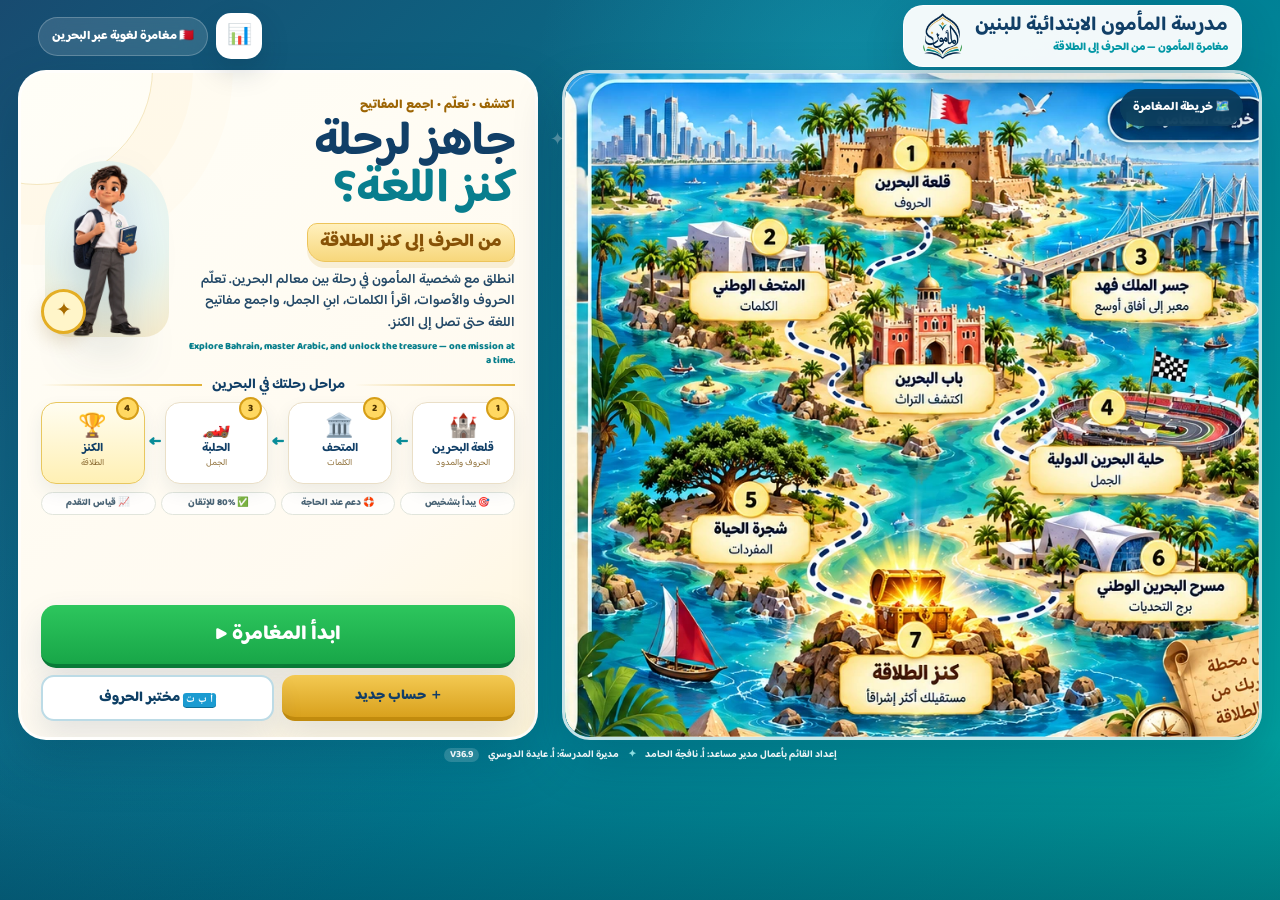
==== index.html @ b9c23ac6 "Add files via upload" ====
<!doctype html>
<html lang="ar" dir="rtl">
<head>
<meta charset="utf-8">
<meta name="viewport" content="width=device-width,initial-scale=1,viewport-fit=cover">
<title>مغامرة المأمون — العربية لغير الناطقين بها</title>
<meta http-equiv="Cache-Control" content="no-cache, no-store, must-revalidate">
<meta name="theme-color" content="#123d67">
<link rel="stylesheet" href="assets/game.css?v=365">

<style>
:root{--ui-navy:#123d67;--ui-blue:#19a7d8;--ui-gold:#d9a11d;--ui-bg:#f5fbff;--ui-card:#ffffff;--ui-shadow:0 20px 50px rgba(18,61,103,.12)}
body{background:linear-gradient(180deg,#eef9ff 0%,#f9fdff 100%)}
.start-screen{position:relative;overflow:hidden;background:radial-gradient(circle at 18% 32%,rgba(25,167,216,.12),transparent 24%),radial-gradient(circle at 82% 18%,rgba(217,161,29,.12),transparent 20%),linear-gradient(180deg,#eef9ff 0%,#f8fdff 100%)}
.school-strip{max-width:1280px;margin:0 auto;padding:18px 28px 8px;display:flex;align-items:center;justify-content:space-between;gap:16px}
.school-brand{display:flex;align-items:center;gap:14px;background:rgba(255,255,255,.72);backdrop-filter:blur(10px);border:1px solid rgba(18,61,103,.08);padding:12px 16px;border-radius:22px;box-shadow:0 10px 30px rgba(18,61,103,.08)}
.school-brand img{width:64px;height:64px;object-fit:contain}
.school-brand b{display:block;font-size:clamp(24px,2vw,38px);color:var(--ui-navy);line-height:1.05}
.school-brand span{display:block;margin-top:4px;color:#0f9daa;font-weight:800;font-size:clamp(14px,1vw,18px)}
.icon-btn{width:58px;height:58px;border-radius:18px;border:1px solid rgba(18,61,103,.12);background:rgba(255,255,255,.8);box-shadow:0 10px 25px rgba(18,61,103,.08);font-size:24px}
.start-content{max-width:1280px;margin:0 auto;padding:12px 28px 30px;display:grid;grid-template-columns:minmax(0,1fr) minmax(320px,.95fr);align-items:center;gap:26px}
.start-copy{padding:26px 0 18px 0}
.game-label{display:inline-flex;align-items:center;gap:8px;background:#fff;border:1px solid rgba(25,167,216,.18);border-radius:999px;padding:10px 18px;color:#0f9daa;font-weight:900;box-shadow:0 10px 28px rgba(18,61,103,.08)}
.start-copy h1{margin:12px 0 8px;font-size:clamp(40px,4.8vw,68px);line-height:1;color:var(--ui-navy);letter-spacing:-.4px}
.start-copy h2{margin:0 0 16px;font-size:clamp(22px,2.3vw,36px);line-height:1.18;color:#c38608}
.start-copy p{font-size:clamp(19px,1.45vw,24px);line-height:1.9;color:#173d64;max-width:850px;margin:0 0 18px}
.path-preview{display:flex;flex-wrap:wrap;gap:10px;align-items:center;margin:22px 0 26px}
.path-preview span{background:#fff;border:1px solid rgba(18,61,103,.08);box-shadow:0 10px 22px rgba(18,61,103,.07);border-radius:18px;padding:12px 18px;font-weight:900;color:#123d67;font-size:20px}
.path-preview i{font-style:normal;color:#0f9daa;font-size:24px;font-weight:900}
.start-buttons{display:flex;flex-wrap:wrap;gap:16px;margin-top:6px}
.big-btn{border-radius:22px;padding:18px 30px;font-size:26px;font-weight:900;box-shadow:0 14px 32px rgba(18,61,103,.12)}
.big-btn.primary{background:linear-gradient(180deg,#2dc65d 0%,#18a648 100%)}
.big-btn.gold{background:linear-gradient(180deg,#f3c952 0%,#d9a11d 100%);color:#123d67}
.resume-box{margin-top:18px;background:#fff;border:1px solid rgba(18,61,103,.08);border-radius:22px;padding:16px 18px;box-shadow:0 14px 34px rgba(18,61,103,.08)}
.hero-character{position:relative;display:flex;flex-direction:column;align-items:center;justify-content:flex-end;min-height:700px;padding:22px 12px 0}
.hero-character::before{content:'';position:absolute;inset:10% 4% 4% 4%;border-radius:40px;background:linear-gradient(180deg,rgba(255,255,255,.88),rgba(255,255,255,.46));box-shadow:var(--ui-shadow);z-index:0}
.hero-character::after{content:'';position:absolute;top:10%;left:50%;transform:translateX(-50%);width:430px;height:430px;border-radius:50%;background:radial-gradient(circle,rgba(25,167,216,.18) 0%,rgba(25,167,216,.02) 58%,transparent 74%);z-index:0}
.hero-character img{position:relative;z-index:2;width:min(100%,380px);max-height:560px;object-fit:contain;filter:drop-shadow(0 16px 40px rgba(18,61,103,.18))}
.speech-bubble{position:relative;z-index:3;top:auto;right:auto;left:auto;max-width:340px;background:#fff;color:#143a63;border-radius:24px;padding:16px 18px;margin-bottom:18px;font-weight:900;font-size:20px;line-height:1.6;text-align:center;box-shadow:0 18px 44px rgba(18,61,103,.12)}
.speech-bubble::after{display:none}
.credit{max-width:1280px;margin:0 auto;padding:8px 28px 26px;text-align:center;color:#5e7692;font-size:18px;font-weight:700}
@media (max-width:1100px){.start-content{grid-template-columns:1fr;gap:10px}.start-copy{text-align:center}.path-preview,.start-buttons{justify-content:center}.start-copy p{margin-inline:auto}.hero-character{min-height:unset;padding-top:18px}.speech-bubble{margin-bottom:12px;max-width:unset;font-size:20px}.hero-character::before{inset:12% 0 0}.hero-character img{max-height:500px}}
@media (max-width:700px){.school-strip{padding:14px 16px 6px}.school-brand{padding:10px 12px;border-radius:18px}.school-brand img{width:52px;height:52px}.start-content{padding:10px 16px 22px}.start-copy h1{font-size:38px}.start-copy h2{font-size:22px}.start-copy p{font-size:17px;line-height:1.85}.big-btn{font-size:22px;width:100%;justify-content:center}.start-buttons{display:grid;grid-template-columns:1fr}.speech-bubble{font-size:17px;padding:14px 16px}.hero-character img{max-height:400px}}

.evidence-strip{display:flex;flex-wrap:wrap;gap:8px;margin:-10px 0 20px}.evidence-strip span{font-size:14px;font-weight:900;color:#47637b;background:rgba(255,255,255,.86);border:1px solid rgba(18,61,103,.08);padding:8px 11px;border-radius:999px}
@media(max-width:700px){.evidence-strip{justify-content:center}.evidence-strip span{font-size:12px}}

/* ===== V36.6: OpenAI pronunciation coach ===== */
.ai-pronunciation{margin:22px 0 6px;padding:18px;border:1px solid rgba(25,167,216,.22);border-radius:22px;background:linear-gradient(180deg,#f3fbff,#fff);box-shadow:0 12px 30px rgba(18,61,103,.08)}
.ai-pronunciation-head{display:flex;align-items:center;justify-content:space-between;gap:12px;flex-wrap:wrap;margin-bottom:10px}
.ai-pronunciation-head h4{margin:0!important;color:#123d67;font-size:20px}
.ai-badge{display:inline-flex;align-items:center;gap:6px;padding:7px 11px;border-radius:999px;background:#e5f8ee;color:#157a45;font-weight:900;font-size:12px}
.ai-targets{display:flex;flex-wrap:wrap;gap:8px;margin:12px 0}
.ai-target{border:1px solid rgba(18,61,103,.13);background:#fff;color:#123d67;border-radius:14px;padding:9px 13px;font-size:19px;font-weight:900;cursor:pointer}
.ai-target.sel{border-color:#19a7d8;background:#e9f8fe;box-shadow:0 0 0 3px rgba(25,167,216,.09)}
.ai-pronounce-row{display:flex;align-items:center;gap:12px;flex-wrap:wrap}
.ai-mic-btn{border:0;border-radius:18px;padding:14px 20px;font-size:19px;font-weight:900;background:linear-gradient(180deg,#20b95e,#159849);color:#fff;box-shadow:0 10px 24px rgba(21,152,73,.2);cursor:pointer}
.ai-mic-btn.recording{background:linear-gradient(180deg,#ef5350,#d93025);animation:aiPulse 1s infinite}
.ai-mic-btn:disabled{opacity:.58;cursor:wait}
.ai-target-now{font-size:17px;color:#47637b;font-weight:800}
.ai-target-now b{font-size:23px;color:#123d67}
.ai-pronunciation-status{margin-top:12px;min-height:50px;padding:12px 14px;border-radius:14px;background:#fff;border:1px dashed rgba(18,61,103,.15);color:#47637b;font-weight:800;line-height:1.7}
.ai-pronunciation-status.ok{background:#ecfbf2;border-color:#8ed6aa;color:#17663a}
.ai-pronunciation-status.retry{background:#fff8e8;border-color:#e7c46b;color:#7a5900}
.ai-pronunciation-status.err{background:#fff0f0;border-color:#e6a3a3;color:#8d2b2b}
.ai-privacy{display:block;margin-top:8px;color:#6a7e90;font-size:11px;line-height:1.5}
@keyframes aiPulse{50%{transform:scale(1.025);box-shadow:0 0 0 8px rgba(239,83,80,.12)}}
@media(max-width:700px){.ai-pronunciation{padding:14px}.ai-mic-btn{width:100%}.ai-target-now{width:100%;text-align:center}}

</style>
<link rel="stylesheet" href="assets/v30.css?v=365">
<link rel="stylesheet" href="assets/v36.css?v=365">
<link rel="stylesheet" href="assets/v36_5.css?v=365">

<link rel="stylesheet" href="assets/mamoun-buddy.css?v=367">
</head>
<body>
<div id="app" class="app">
  <section id="startScreen" class="screen active start-screen v36-start">
    <div class="v36-sky" aria-hidden="true"><span class="v36-star s1">✦</span><span class="v36-star s2">✦</span><span class="v36-cloud c1">☁</span><span class="v36-cloud c2">☁</span></div>

    <header class="v36-header">
      <div class="v36-header-tools">
        <button id="adminOpenBtn" class="v36-icon-btn" aria-label="لوحة الإدارة">📊</button>
        <span class="v36-mini-pill">🇧🇭 مغامرة لغوية عبر البحرين</span>
      </div>
      <div class="v36-school-brand">
        <div class="v36-school-copy"><b>مدرسة المأمون الابتدائية للبنين</b><span>مغامرة المأمون — من الحرف إلى الطلاقة</span></div>
        <img src="assets/logo.webp?v=365" alt="شعار مدرسة المأمون">
      </div>
    </header>

    <main class="v36-home">
      <article class="v36-intro-card">
        <div class="v36-intro-top">
          <div class="v36-mascot-box" aria-hidden="true">
            <span class="v36-compass">✦</span>
            <img src="assets/mascot.webp?v=365" alt="">
          </div>
          <div class="v36-copy">
            <div class="v36-eyebrow">اكتشف • تعلّم • اجمع المفاتيح</div>
            <h1>جاهز لرحلة<br><span>كنز اللغة؟</span></h1>
            <div class="v36-ribbon">من الحرف إلى كنز الطلاقة</div>
            <p>انطلق مع شخصية المأمون في رحلة بين معالم البحرين. تعلّم الحروف والأصوات، اقرأ الكلمات، ابنِ الجمل، واجمع مفاتيح اللغة حتى تصل إلى الكنز.</p>
            <p class="v36-english" dir="ltr">Explore Bahrain, master Arabic, and unlock the treasure — one mission at a time.</p>
          </div>
        </div>

        <div class="v36-section-title"><span></span><b>مراحل رحلتك في البحرين</b><span></span></div>
        <div class="v36-steps">
          <div class="v36-step"><i>1</i><div class="v36-step-icon">🏰</div><b>قلعة البحرين</b><small>الحروف والمدود</small></div>
          <span class="v36-arrow">←</span>
          <div class="v36-step"><i>2</i><div class="v36-step-icon">🏛️</div><b>المتحف</b><small>الكلمات</small></div>
          <span class="v36-arrow">←</span>
          <div class="v36-step"><i>3</i><div class="v36-step-icon">🏎️</div><b>الحلبة</b><small>الجمل</small></div>
          <span class="v36-arrow">←</span>
          <div class="v36-step treasure"><i>4</i><div class="v36-step-icon">🏆</div><b>الكنز</b><small>الطلاقة</small></div>
        </div>

        <div class="v36-evidence">
          <span>🎯 يبدأ بتشخيص</span><span>🛟 دعم عند الحاجة</span><span>✅ 80% للإتقان</span><span>📈 قياس التقدم</span>
        </div>

        <div class="v36-actions">
          <button id="loginBtn" class="big-btn primary v36-start-btn">ابدأ المغامرة ▶</button>
          <div class="v36-secondary-actions">
            <button id="createBtn" class="big-btn gold">＋ حساب جديد</button>
            <button id="labStartBtn" class="big-btn ghost"><span class="ab-icon" aria-hidden="true">أ ب ت</span> مختبر الحروف</button>
          </div>
        </div>
        <div id="resumeBox" class="resume-box hidden"></div>
        <div id="voiceBanner" class="voice-banner hidden">🔊 تستخدم أنشطة الاستماع صوتًا عربيًا مولّدًا بالذكاء الاصطناعي لتحسين وضوح النطق. عند تعذر الاتصال، يستخدم الموقع صوت الجهاز كخيار احتياطي.</div>
      </article>

      <article class="v36-map-card">
        <div class="v36-map-label">🗺️ خريطة المغامرة</div>
        <img src="assets/bahrain-home-map.webp?v=365" alt="خريطة مغامرة المأمون في البحرين">
        <div class="v36-map-caption"><b>كل محطة تقرّبك من كنز الطلاقة</b><span>اجمع النجوم والمفاتيح وأكمل رحلتك</span></div>
      </article>
    </main>

    <footer class="v36-credit"><span>إعداد القائم بأعمال مدير مساعد: <b>أ. نافجة الحامد</b></span><i>✦</i><span>مديرة المدرسة: <b>أ. عايدة الدوسري</b></span><em dir="ltr">V36.9</em></footer>
  </section>
  <section id="diagnosticScreen" class="screen diagnostic-screen">
    <div class="top-hud simple">
      <button class="round-btn" data-nav="start">⌂</button>
      <div class="hud-title">🎯 الاختبار التشخيصي</div>
      <div class="hud-stats"><button class="toggle-btn" data-toggle="help" aria-label="English help">EN</button><button class="toggle-btn" data-toggle="tl" aria-label="Sound spelling">Aa</button><div class="hud-pill">السؤال <b id="diagCount">1/12</b></div></div>
    </div>
    <div class="diagnostic-stage">
      <aside class="diag-guide">
        <img src="assets/mascot.webp?v=365" alt="المأمون">
        <div class="guide-talk" id="diagGuideText">استمع جيدًا. لا بأس إن لم تعرف الإجابة، فالاختبار يحدد نقطة التدريب المناسبة.</div>
        <div class="domain-meter">
          <div><span>الحروف والأصوات</span><i><b id="meterLetters"></b></i></div>
          <div><span>الكلمات</span><i><b id="meterWords"></b></i></div>
          <div><span>الجمل</span><i><b id="meterSentences"></b></i></div>
        </div>
      </aside>
      <main class="quiz-console">
        <div class="progress-dots" id="diagDots"></div>
        <div class="cefr-tag">اختبار قصير لتحديد نقطة البداية <span dir="ltr">• Placement check</span></div>
        <div id="diagItem" class="diag-item"></div>
      </main>
    </div>
  </section>

  <section id="worldScreen" class="screen world-screen">
    <div class="top-hud">
      <button id="profileChip" class="profile-chip"><img src="assets/mascot.webp?v=365" alt=""><span><b id="hudName">الطالب</b><small>الصف <span id="hudGrade">1</span></small></span></button>
      <div class="hud-stats"><span class="hud-pill">⭐ <b id="hudPoints">0</b></span><span class="hud-pill">🔑 <b id="hudKeys">0</b>/8</span><span class="hud-pill">🎯 <b id="hudLevel">Pre-A1</b></span></div>
      <div class="hud-actions"><button class="toggle-btn" data-toggle="help" aria-label="English help">EN</button><button class="toggle-btn" data-toggle="tl" aria-label="Sound spelling">Aa</button><button id="worldSoundBtn" class="round-btn" aria-label="الصوت">🔊</button><button class="round-btn" data-nav="start">⌂</button></div>
    </div>
    <div class="world">
      <div class="map-box" id="mapBox">
      <img class="world-art" src="assets/bahrain-home-map.webp?v=365" alt="خريطة مغامرة البحرين">
      <svg class="learning-route" viewBox="0 0 100 100" preserveAspectRatio="none" aria-hidden="true"><polyline id="learningRouteLine" points=""></polyline></svg>
      <img id="explorer" class="explorer" src="assets/mascot.webp?v=365" alt="المأمون يتحرك بين المحطات">
      <div id="sparkles" class="sparkles"></div>
      <!-- مواقع المحطات مطابقة للمعالم المرسومة في الخريطة (نسبة مئوية من الصورة) -->
      <button class="station-node" data-stage="0" style="--x:48.05%;--y:33.73%"><span>1</span><b>قلعة البحرين</b><small>الحروف والحركات</small></button>
      <button class="station-node" data-stage="1" style="--x:44.47%;--y:56.36%"><span>2</span><b>باب البحرين</b><small>الأصوات المتشابهة</small></button>
      <button class="station-node" data-stage="2" style="--x:34.70%;--y:40.73%"><span>3</span><b>المتحف الوطني</b><small>قراءة الكلمات</small></button>
      <button class="station-node" data-stage="3" style="--x:32.68%;--y:80.28%"><span>4</span><b>شجرة الحياة</b><small>معنى الكلمات</small></button>
      <button class="station-node" data-stage="4" style="--x:65.43%;--y:42.13%"><span>5</span><b>جسر الملك فهد</b><small>بناء الجمل</small></button>
      <button class="station-node" data-stage="5" style="--x:75.07%;--y:61.96%"><span>6</span><b>المركز التجاري</b><small>استماع الجمل</small></button>
      <button class="station-node" data-stage="6" style="--x:57.16%;--y:69.18%"><span>7</span><b>حلبة البحرين</b><small>سباق الجمل</small></button>
      <button class="station-node" data-stage="7" style="--x:73.31%;--y:83.19%"><span>8</span><b>المسرح الوطني</b><small>القراءة والفهم</small></button>
      <button class="station-node treasure" data-stage="8" style="--x:50.07%;--y:94.2%"><span>★</span><b>كنز الطلاقة</b><small>المهمة النهائية</small></button>
      </div>
      <aside id="missionPanel" class="mission-panel">
        <div class="mission-zone" id="missionZone">عالم الحروف</div><h3 id="missionPlace">قلعة البحرين</h3><strong id="missionSkill">الحروف والحركات</strong><p id="missionDesc">استمع إلى الحرف، ميّز صوته، ثم اختره.</p><div id="missionCanDo" class="can-do">🎯 أستطيع أن أميّز الحروف والحركات الأساسية.</div><div class="mission-bottom"><span id="missionReward">🔑 مفتاح الحروف</span><button id="enterStageBtn" class="big-btn primary">ابدأ المهمة ▶</button></div>
      </aside>
    </div>
    <nav class="game-nav"><button class="active" data-tab="world">🗺️<span>الخريطة</span></button><button data-tab="profile">👤<span>تقدمي</span></button><button data-tab="practice">🧠<span>تدريب ذكي</span></button><button data-tab="lab"><span class="ab-icon" aria-hidden="true">أ ب ت</span><span>مختبر الحروف</span></button><button data-tab="write">✍️<span>الكتابة</span></button><button data-tab="admin">📊<span>التقارير</span></button></nav>
  </section>

  <section id="stageScreen" class="screen stage-screen">
    <div class="stage-bg" id="stageBg"></div>
    <div class="stage-particles" id="stageParticles"></div>
    <div class="top-hud stage-hud"><button id="backWorldBtn" class="round-btn" aria-label="العودة للخريطة">→</button><div class="hud-title"><span id="stageIcon"><span class="ab-icon" aria-hidden="true">أ ب ت</span></span> <span id="stageTitle">الحروف والحركات</span></div><div class="hud-stats"><span class="hud-pill combo" id="comboPill" hidden>🔥 <b>0</b></span><span class="hud-pill">إتقان <b id="stageMastery">0%</b></span><span class="hud-pill">⭐ <b id="stagePoints">0</b></span><button class="toggle-btn" data-toggle="help" aria-label="English help">EN</button><button class="toggle-btn" data-toggle="tl" aria-label="Sound spelling">Aa</button><button id="stageSoundBtn" class="round-btn" aria-label="الصوت">🔊</button></div></div>
    <div class="stage-layout">
      <aside class="coach"><img src="assets/mascot.webp?v=365" alt="المأمون"><div class="coach-talk"><b id="coachTitle">استمع أولًا</b><span id="coachText">سنسمع الصوت، ثم نميّزه، ثم ننطقه.</span></div><div class="skill-progress"><span>إتقان المهارة</span><div class="bar"><b id="skillBar"></b></div><small id="skillStatus">يحتاج إلى تدريب</small></div></aside>
      <main id="activityBoard" class="activity-board"></main>
    </div>
  </section>

  <section id="profileScreen" class="screen profile-screen"><div class="top-hud simple"><button class="round-btn" data-nav="world" aria-label="رجوع">→</button><div class="hud-title">👤 ملف التقدم</div><button id="profileLogout" class="round-btn">⇥</button></div><div id="profileContent" class="profile-content"></div></section>
  <section id="adminScreen" class="screen admin-screen"><div class="top-hud simple"><button class="round-btn" data-nav="start" aria-label="رجوع">→</button><div class="hud-title">📊 لوحة الإدارة والمتابعة</div><button id="adminLogoutBtn" class="round-btn">⇥</button></div><div id="adminContent" class="admin-content"></div></section>
  <section id="labScreen" class="screen lab-screen"><div class="top-hud simple"><button id="labBackBtn" class="round-btn" aria-label="رجوع">→</button><div class="hud-title"><span class="ab-icon" aria-hidden="true">أ ب ت</span> مختبر الحروف <small class="gloss-inline" dir="ltr">Letter Lab</small></div><div class="hud-stats"><button class="toggle-btn" data-toggle="help" aria-label="English help">EN</button></div></div><div id="labContent" class="lab-content"></div></section>
  <section id="writeScreen" class="screen write-screen"><div class="top-hud simple"><button id="writeBackBtn" class="round-btn" aria-label="العودة للخريطة">→</button><div class="hud-title">✍️ ورشة الكتابة <small class="gloss-inline" dir="ltr">Writing</small></div><div class="hud-stats"><span class="hud-pill combo" hidden>🔥 <b>0</b></span><span class="hud-pill">⭐ <b id="writePoints">0</b></span><button class="toggle-btn" data-toggle="help" aria-label="English help">EN</button><button class="toggle-btn" data-toggle="tl" aria-label="Sound spelling">Aa</button></div></div><main id="writeBoard" class="activity-board write-board"></main></section>
  <section id="checkScreen" class="screen write-screen"><div class="top-hud simple"><button id="checkBackBtn" class="round-btn" aria-label="العودة للخريطة">→</button><div class="hud-title"><span class="ab-icon" aria-hidden="true">أ ب ت</span> فحص الحروف <small class="gloss-inline" dir="ltr">Letter check</small></div><div class="hud-stats"><span class="hud-pill">⭐ <b id="checkPoints">0</b></span><button class="toggle-btn" data-toggle="help" aria-label="English help">EN</button><button class="toggle-btn" data-toggle="tl" aria-label="Sound spelling">Aa</button></div></div><main id="checkBoard" class="activity-board write-board"></main></section>
  <section id="overlay" class="overlay hidden" role="dialog" aria-modal="true"><div id="overlayCard" class="overlay-card"></div></section>
</div>
<script src="assets/config.js?v=365"></script>
<script src="assets/content.js?v=365"></script>
<script src="assets/game.js?v=368"></script>
<script src="assets/mamoun-buddy.js?v=367"></script>
</body>
</html>
---- assets/game.css ----
:root{--navy:#0d3f65;--navy2:#092d49;--teal:#14a7a4;--teal2:#0a8583;--gold:#f5c54f;--gold2:#d99c13;--green:#42b966;--red:#dc514b;--white:#fff;--muted:#62798a;--line:#cde4ec;--shadow:0 20px 50px rgba(5,48,78,.20)}
*{box-sizing:border-box}html,body{margin:0;min-height:100%;font-family:Tahoma,Arial,sans-serif;background:#071f33;color:#173b52}button,input,select{font:inherit}button{cursor:pointer}.hidden{display:none!important}.screen{display:none;min-height:100vh;position:relative;overflow:hidden}.screen.active{display:block}.start-screen{background:linear-gradient(180deg,#68d4ee 0%,#dff7fb 55%,#f8fbfa 100%)}
.start-sky{position:absolute;inset:0;overflow:hidden;pointer-events:none}.cloud{position:absolute;font-size:64px;opacity:.7;animation:cloudMove 26s linear infinite}.c1{top:12%;left:-10%}.c2{top:28%;left:-25%;animation-duration:34s}.plane{position:absolute;top:10%;right:-10%;font-size:34px;animation:planeMove 18s linear infinite}.school-strip{height:88px;background:rgba(255,255,255,.9);display:flex;justify-content:space-between;align-items:center;padding:10px 28px;position:relative;z-index:4;border-bottom:1px solid rgba(13,63,101,.12)}.school-brand{display:flex;align-items:center;gap:12px;color:var(--navy)}.school-brand img{width:60px;height:60px;object-fit:contain}.school-brand b{display:block;font-size:20px}.school-brand span{display:block;color:var(--teal2);font-size:13px;font-weight:700}.icon-btn,.round-btn{width:52px;height:52px;border-radius:17px;border:1px solid rgba(255,255,255,.4);background:rgba(255,255,255,.16);color:#fff;font-size:22px;display:grid;place-items:center}.school-strip .icon-btn{background:#edf8fb;color:var(--navy);border-color:var(--line)}
.start-content{min-height:calc(100vh - 130px);display:grid;grid-template-columns:1.05fr .95fr;align-items:center;gap:20px;width:min(1240px,92vw);margin:auto;position:relative;z-index:2}.start-copy{padding:30px}.game-label,.cefr-tag{display:inline-block;padding:9px 14px;border-radius:999px;background:#ecfbfb;color:var(--teal2);font-weight:900;border:1px solid #bde9e8}.start-copy h1{font-size:clamp(48px,6vw,88px);color:var(--navy);margin:16px 0 0;line-height:.95;text-shadow:0 4px 0 rgba(255,255,255,.5)}.start-copy h2{font-size:clamp(24px,3vw,42px);color:#a87008;margin:12px 0}.start-copy p{font-size:18px;line-height:1.9;max-width:720px}.path-preview{display:flex;gap:10px;align-items:center;flex-wrap:wrap;margin:20px 0}.path-preview span{background:white;padding:12px 15px;border-radius:18px;font-weight:900;color:var(--navy);box-shadow:0 10px 25px rgba(13,63,101,.10)}.path-preview i{color:var(--teal);font-style:normal;font-size:24px}.start-buttons{display:flex;gap:12px;flex-wrap:wrap}.big-btn,.control-btn{border:none;border-radius:18px;padding:14px 20px;font-weight:900;font-size:17px;box-shadow:0 12px 24px rgba(7,47,73,.18);transition:.18s}.big-btn:hover,.control-btn:hover{transform:translateY(-2px)}.big-btn.primary{background:linear-gradient(180deg,#29cb70,#159f4e);color:#fff;border-bottom:4px solid #0a7b38}.big-btn.gold{background:linear-gradient(180deg,#ffd873,#efb831);color:#6b4a00;border-bottom:4px solid #c18b0e}.big-btn.ghost,.control-btn{background:#fff;color:var(--navy);border:2px solid #bcdbe6}.hero-character{position:relative;display:grid;place-items:center;align-self:end}.hero-character img{max-height:690px;filter:drop-shadow(0 26px 24px rgba(5,45,68,.22));animation:heroFloat 4s ease-in-out infinite}.speech-bubble{position:absolute;top:10%;right:0;background:#fff;padding:18px 22px;border-radius:26px;max-width:300px;font-size:18px;font-weight:900;line-height:1.7;color:var(--navy);box-shadow:var(--shadow);z-index:2}.credit{position:absolute;bottom:0;width:100%;padding:12px;text-align:center;color:#5b7282;background:rgba(255,255,255,.72);font-size:13px}.resume-box{margin-top:16px;padding:14px;border-radius:18px;background:rgba(255,255,255,.84);border:1px solid var(--line)}
.top-hud{height:82px;background:rgba(7,45,73,.93);display:flex;justify-content:space-between;align-items:center;padding:10px 22px;color:#fff;position:relative;z-index:30;box-shadow:0 8px 22px rgba(0,0,0,.18)}.top-hud.simple{justify-content:space-between}.hud-title{font-size:22px;font-weight:900}.hud-pill{background:rgba(255,255,255,.14);padding:10px 14px;border-radius:16px;border:1px solid rgba(255,255,255,.16);font-weight:900}.hud-stats,.hud-actions{display:flex;gap:8px;align-items:center}.profile-chip{border:none;background:rgba(255,255,255,.12);color:#fff;border-radius:20px;padding:6px 10px;display:flex;align-items:center;gap:8px}.profile-chip img{width:46px;height:46px;border-radius:50%;object-fit:cover;background:#fff}.profile-chip b,.profile-chip small{display:block}.profile-chip small{opacity:.8}
.diagnostic-screen{background:radial-gradient(circle at 10% 20%,#dff9ff,#6bd6ed 48%,#1fa5c3)}.diagnostic-stage{min-height:calc(100vh - 82px);display:grid;grid-template-columns:.72fr 1.28fr;gap:28px;align-items:center;width:min(1260px,94vw);margin:auto;padding:28px 0}.diag-guide{display:grid;place-items:center;gap:14px}.diag-guide img{max-height:480px;filter:drop-shadow(0 22px 24px rgba(5,45,68,.25));animation:heroFloat 4s ease-in-out infinite}.guide-talk{background:#fff;padding:16px 18px;border-radius:22px;font-weight:800;line-height:1.7;color:var(--navy);box-shadow:var(--shadow)}.domain-meter{width:100%;display:grid;gap:8px;background:rgba(255,255,255,.85);padding:14px;border-radius:20px}.domain-meter>div{display:grid;grid-template-columns:120px 1fr;align-items:center;gap:8px;font-size:13px;font-weight:800}.domain-meter i{height:10px;background:#e2edf2;border-radius:999px;overflow:hidden}.domain-meter b{display:block;height:100%;width:0;background:linear-gradient(90deg,var(--teal),var(--gold));transition:.3s}.quiz-console{background:#fff;border:5px solid var(--navy);border-radius:36px;padding:32px;box-shadow:var(--shadow);min-height:480px}.progress-dots{display:flex;gap:7px;justify-content:center;margin-bottom:12px}.progress-dots span{width:28px;height:8px;border-radius:99px;background:#dcebf0}.progress-dots span.done{background:var(--teal)}.progress-dots span.current{background:var(--gold)}.quiz-console h2{font-size:clamp(28px,4vw,48px);text-align:center;color:var(--navy);margin:22px 0}.audio-row{display:flex;justify-content:center;margin:10px}.control-btn.sound{background:#eaf9fb}.choice-grid{display:grid;grid-template-columns:repeat(3,1fr);gap:14px;margin-top:20px}.choice{min-height:72px;border-radius:20px;border:3px solid #cce4eb;background:#fff;color:var(--navy);font-weight:900;font-size:22px;box-shadow:0 7px 0 #d6e8ed;transition:.15s}.choice:hover{transform:translateY(-2px)}.choice.correct{background:#e7faed;border-color:#4bbd6f;box-shadow:0 7px 0 #9edbae}.choice.wrong{background:#fff0ef;border-color:#df5d56;box-shadow:0 7px 0 #f0aaa6;animation:shake .25s}.feedback{margin-top:18px;padding:14px 18px;text-align:center;border-radius:18px;background:#eef7fa;color:#476376;font-weight:800}
.world-screen{background:#06334e}.world{position:relative;height:calc(100vh - 142px);overflow:hidden}.world-art{position:absolute;inset:0;width:100%;height:100%;object-fit:cover;object-position:center}.ocean-glow{position:absolute;inset:0;background:linear-gradient(115deg,transparent 10%,rgba(255,255,255,.18) 30%,transparent 44%);mix-blend-mode:screen;animation:seaSweep 6s linear infinite;pointer-events:none}.moving-boat,.flying-bird{position:absolute;z-index:3}.moving-boat{font-size:26px;animation:boatFloat 15s linear infinite}.b1{top:35%;left:-5%}.b2{top:64%;left:-12%;animation-duration:22s}.flying-bird{font-size:30px;color:#fff;animation:birdFly 20s linear infinite}.f1{top:10%;right:-10%}.f2{top:18%;right:-25%;animation-duration:28s}.learning-route{position:absolute;inset:0;width:100%;height:100%;pointer-events:none;z-index:2}.learning-route path,.learning-route polyline{fill:none;stroke:#fff;stroke-width:.7;stroke-dasharray:2.5 2.5;filter:drop-shadow(0 2px 1px rgba(0,0,0,.4));animation:routeDash 2.2s linear infinite;stroke-linecap:round;stroke-linejoin:round}.zone-label{position:absolute;z-index:5;padding:8px 12px;border-radius:999px;background:rgba(7,45,73,.84);color:#fff;font-weight:900;border:2px solid rgba(255,255,255,.65);pointer-events:none}.letters-zone{top:20%;left:37%}.words-zone{top:54%;left:18%}.sentences-zone{top:68%;right:16%}.station-node{position:absolute;left:var(--x);top:var(--y);transform:translate(-50%,-50%);z-index:8;border:none;background:transparent;text-align:center;color:var(--navy);min-width:120px;transition:.25s}.station-node span{width:52px;height:52px;margin:auto;display:grid;place-items:center;border-radius:50%;background:#fff;border:4px solid var(--gold);font-size:23px;font-weight:900;box-shadow:0 0 0 7px rgba(255,255,255,.5),0 10px 20px rgba(0,0,0,.22)}.station-node b,.station-node small{display:block;background:rgba(255,255,255,.9);padding:5px 8px;border-radius:11px;margin-top:6px;box-shadow:0 6px 12px rgba(0,0,0,.12)}.station-node small{font-size:11px;margin-top:3px}.station-node.current span{animation:nodePulse 1.1s ease-in-out infinite;background:var(--gold)}.station-node.done span{background:var(--green);border-color:#fff;color:#fff}.station-node.done span::after{content:'✓'}.station-node.done span{font-size:0}.station-node.done span::after{font-size:25px}.station-node.locked{filter:grayscale(.9);opacity:.58}.station-node.locked span{background:#7c909e;border-color:#dbe7eb}.station-node:hover:not(.locked){transform:translate(-50%,-50%) scale(1.08)}.station-node.treasure span{width:64px;height:64px}.explorer{position:absolute;width:88px;height:125px;object-fit:contain;z-index:7;left:47%;top:17%;transform:translate(-50%,-70%);transition:left 1.1s cubic-bezier(.22,.8,.22,1),top 1.1s cubic-bezier(.22,.8,.22,1);filter:drop-shadow(0 10px 8px rgba(0,0,0,.28));animation:explorerIdle 2s ease-in-out infinite}.sparkles{position:absolute;inset:0;pointer-events:none;z-index:10}.spark{position:absolute;font-size:20px;animation:sparkPop .9s ease-out forwards}.mission-panel{position:absolute;z-index:15;right:22px;top:22px;width:min(350px,30vw);background:rgba(255,250,229,.97);border:4px solid #8b5d13;border-radius:26px;padding:20px;box-shadow:0 18px 38px rgba(0,0,0,.24)}.mission-zone{color:#a36a0d;font-weight:900}.mission-panel h3{font-size:27px;color:var(--navy);margin:8px 0}.mission-panel>strong{color:#9f6a0f}.mission-panel p{line-height:1.7}.can-do{padding:12px;border-radius:16px;background:#fff;border:2px dashed #e6b13f;color:#654b12;font-weight:800}.mission-bottom{display:flex;flex-direction:column;gap:10px;margin-top:12px}.mission-bottom>span{font-weight:900;text-align:center;background:#fff;padding:9px;border-radius:14px}.game-nav{height:60px;background:rgba(6,40,64,.96);display:flex;justify-content:center;gap:8px;padding:6px;position:relative;z-index:20}.game-nav button{min-width:110px;border:none;border-radius:15px;background:transparent;color:#d7e8ef;font-weight:800}.game-nav button span{display:block;font-size:11px}.game-nav button.active{background:rgba(255,255,255,.13);color:var(--gold)}
.stage-screen{background:#103d5e}.stage-bg{position:absolute;inset:0;background-image:linear-gradient(rgba(5,35,56,.28),rgba(5,35,56,.42)),url('bahrain-world.webp?v=33');background-size:cover;background-position:center;animation:bgDrift 18s ease-in-out infinite alternate}.stage-particles{position:absolute;inset:82px 0 0;pointer-events:none;overflow:hidden}.particle{position:absolute;font-size:32px;animation:floatToken 7s linear infinite;color:#fff;filter:drop-shadow(0 4px 4px rgba(0,0,0,.25))}.stage-layout{position:relative;z-index:4;min-height:calc(100vh - 82px);display:grid;grid-template-columns:300px 1fr;gap:20px;align-items:center;width:min(1250px,94vw);margin:auto;padding:20px 0}.coach{background:rgba(255,255,255,.93);border-radius:28px;padding:16px;box-shadow:var(--shadow);align-self:center}.coach img{width:180px;margin:auto;animation:heroFloat 4s ease-in-out infinite}.coach-talk{background:#edf8fb;padding:14px;border-radius:18px;margin-top:8px}.coach-talk b,.coach-talk span{display:block}.coach-talk b{color:var(--navy);margin-bottom:6px}.coach-talk span{line-height:1.7;color:#526c7d}.skill-progress{margin-top:14px}.skill-progress>span,.skill-progress small{display:block;font-weight:800;color:var(--navy)}.bar{height:13px;background:#dfeef3;border-radius:999px;overflow:hidden;margin:7px 0}.bar b{display:block;height:100%;width:0;background:linear-gradient(90deg,var(--teal),var(--gold));transition:.4s}.activity-board{min-height:540px;background:rgba(255,255,255,.96);border:5px solid rgba(255,255,255,.7);border-radius:32px;padding:28px;box-shadow:var(--shadow);animation:boardIn .45s ease}.activity-title{text-align:center}.activity-title h2{font-size:38px;color:var(--navy);margin:6px}.activity-title p{color:#5d7687}.activity-target{font-size:clamp(46px,8vw,92px);color:var(--navy);text-align:center;margin:18px auto;padding:18px;min-height:135px;display:grid;place-items:center}.sound-actions{display:flex;justify-content:center;gap:10px;flex-wrap:wrap}.pronounce-card{margin:18px auto;padding:20px;border-radius:24px;background:#eff9fb;border:2px solid #c9e5ed;text-align:center;max-width:680px}.mic-btn{width:86px;height:86px;border-radius:50%;border:none;background:linear-gradient(180deg,#ff7580,#df4552);font-size:34px;color:#fff;box-shadow:0 10px 0 #b12e39,0 16px 30px rgba(129,22,31,.22)}.mic-btn.listening{animation:micPulse .8s ease-in-out infinite}.syllables,.sentence-slots,.word-bank{display:flex;justify-content:center;gap:10px;flex-wrap:wrap;margin:16px 0}.token{padding:14px 18px;border-radius:17px;border:3px solid #cce3eb;background:#fff;color:var(--navy);font-size:22px;font-weight:900;box-shadow:0 6px 0 #d4e7ec}.token.selected{background:#e8faf9;border-color:var(--teal)}.sentence-slots{min-height:78px;padding:12px;border-radius:20px;background:#eff6f9;border:2px dashed #a9ced9}.score-line{text-align:center;color:#47677a;font-weight:800;margin-top:14px}.stage-finish{display:grid;place-items:center;text-align:center;padding:28px}.stage-finish .trophy{font-size:88px;animation:trophyBounce 1s ease infinite}.mastery-badge{font-size:30px;font-weight:900;color:var(--green);margin:10px}
.profile-screen,.admin-screen{background:linear-gradient(180deg,#eaf8fb,#f8fbfc);overflow:auto}.profile-content,.admin-content{width:min(1200px,92vw);margin:auto;padding:26px 0 60px}.profile-hero,.admin-card,.skill-card{background:#fff;border:1px solid #d8ebf1;border-radius:26px;box-shadow:0 12px 28px rgba(13,63,101,.09);padding:22px}.profile-hero{display:grid;grid-template-columns:160px 1fr;gap:20px;align-items:center}.profile-hero img{width:150px}.metric-grid,.skill-grid{display:grid;grid-template-columns:repeat(4,1fr);gap:12px;margin-top:18px}.metric,.skill-card{padding:16px}.metric{background:#fff;border-radius:20px;border:1px solid #d7eaf0}.metric b{display:block;color:var(--navy);font-size:26px}.metric span{color:#637b8c;font-size:13px}.skill-grid{grid-template-columns:repeat(2,1fr)}.skill-card h4{margin:0 0 8px;color:var(--navy)}.skill-card .bar{height:12px}.baseline-current{display:flex;gap:8px;align-items:center}.baseline-current span{padding:6px 9px;border-radius:999px;background:#eef6f9}.admin-card{margin-bottom:18px}.admin-toolbar{display:flex;gap:10px;flex-wrap:wrap;margin:14px 0}.admin-toolbar input,.admin-toolbar select{padding:11px 13px;border:1px solid #c8e0e8;border-radius:14px}.admin-stats{display:grid;grid-template-columns:repeat(5,1fr);gap:10px}.admin-stat{background:#eff9fb;border-radius:18px;padding:14px;text-align:center}.admin-stat b{display:block;color:var(--navy);font-size:27px}.admin-stat span{font-size:12px;color:#637b8c}.admin-table{width:100%;border-collapse:collapse;overflow:hidden}.admin-table th,.admin-table td{padding:10px;border-bottom:1px solid #dcebf0;text-align:right;font-size:13px}.admin-table th{background:#f2fafc;color:var(--navy)}.progress-mini{height:8px;background:#e2edf1;border-radius:99px;overflow:hidden}.progress-mini i{display:block;height:100%;background:linear-gradient(90deg,var(--teal),var(--gold))}.status{display:inline-block;padding:5px 8px;border-radius:999px;font-weight:800}.status.grad{background:#e9f9ee;color:#1d7c3d}.status.active{background:#e9f8f8;color:#0c7b79}.status.new{background:#f3f5f6;color:#697b87}.overlay{position:fixed;inset:0;background:rgba(4,23,37,.68);display:grid;place-items:center;z-index:100;padding:20px}.overlay-card{width:min(560px,94vw);background:#fff;border-radius:30px;padding:26px;box-shadow:0 28px 70px rgba(0,0,0,.35);animation:boardIn .25s ease}.overlay-card h2{color:var(--navy)}.form-field{margin:10px 0}.form-field label{display:block;color:var(--navy);font-weight:800;margin-bottom:6px}.form-field input,.form-field select{width:100%;padding:13px 15px;border:1px solid #c8e0e8;border-radius:14px;font-size:16px}.form-actions{display:flex;gap:10px;justify-content:flex-end;margin-top:14px;flex-wrap:wrap}
@keyframes cloudMove{from{transform:translateX(0)}to{transform:translateX(120vw)}}@keyframes planeMove{from{transform:translateX(0)}to{transform:translateX(-125vw)}}@keyframes heroFloat{0%,100%{transform:translateY(0)}50%{transform:translateY(-10px)}}@keyframes seaSweep{from{transform:translateX(-45%)}to{transform:translateX(45%)}}@keyframes boatFloat{0%{transform:translateX(0) translateY(0)}50%{transform:translateX(110vw) translateY(-8px)}100%{transform:translateX(110vw) translateY(0)}}@keyframes birdFly{from{transform:translateX(0)}to{transform:translateX(-125vw)}}@keyframes routeDash{to{stroke-dashoffset:-5}}@keyframes nodePulse{0%,100%{transform:scale(1)}50%{transform:scale(1.15);box-shadow:0 0 0 12px rgba(245,197,79,.25)}}@keyframes explorerIdle{0%,100%{margin-top:0}50%{margin-top:-7px}}@keyframes sparkPop{0%{opacity:0;transform:scale(.2)}50%{opacity:1}100%{opacity:0;transform:translateY(-40px) scale(1.5)}}@keyframes bgDrift{from{background-position:45% 50%}to{background-position:55% 52%}}@keyframes floatToken{from{transform:translateY(100vh) rotate(0);opacity:0}20%{opacity:.7}to{transform:translateY(-120px) rotate(340deg);opacity:0}}@keyframes boardIn{from{opacity:0;transform:scale(.96) translateY(8px)}to{opacity:1;transform:none}}@keyframes micPulse{0%,100%{box-shadow:0 0 0 0 rgba(223,69,82,.25),0 10px 0 #b12e39}50%{box-shadow:0 0 0 18px rgba(223,69,82,0),0 10px 0 #b12e39}}@keyframes trophyBounce{0%,100%{transform:translateY(0) rotate(-3deg)}50%{transform:translateY(-12px) rotate(3deg)}}@keyframes shake{0%,100%{transform:translateX(0)}25%{transform:translateX(-6px)}75%{transform:translateX(6px)}}
@media(max-width:980px){.start-content,.diagnostic-stage,.stage-layout{grid-template-columns:1fr}.hero-character img{max-height:390px}.diag-guide{grid-template-columns:160px 1fr}.diag-guide img{max-height:250px}.mission-panel{width:330px;max-width:44vw}.coach{display:grid;grid-template-columns:120px 1fr;gap:12px}.coach img{width:120px}.metric-grid{grid-template-columns:repeat(2,1fr)}.admin-stats{grid-template-columns:repeat(2,1fr)}}
@media(max-width:700px){.screen{min-height:100svh}.school-strip{padding:8px 12px}.school-brand b{font-size:15px}.school-brand span{font-size:10px}.start-copy{padding:18px}.start-copy h1{font-size:48px}.start-content{display:flex;flex-direction:column}.hero-character img{max-height:300px}.speech-bubble{position:relative;top:auto;right:auto;max-width:100%;margin-bottom:8px}.choice-grid{grid-template-columns:1fr}.diag-guide{display:none}.diagnostic-stage{width:94vw}.quiz-console{padding:20px;border-width:3px}.top-hud{height:auto;min-height:74px;padding:8px 10px}.hud-stats{gap:4px}.hud-pill{font-size:11px;padding:8px}.profile-chip small{display:none}.world{height:calc(100svh - 132px)}.mission-panel{right:8px;top:8px;width:310px;max-width:67vw;padding:13px}.mission-panel h3{font-size:20px}.mission-panel p,.can-do{font-size:12px}.station-node{min-width:82px}.station-node span{width:42px;height:42px;font-size:18px}.station-node b{font-size:10px}.station-node small,.zone-label{display:none}.explorer{width:58px;height:90px}.game-nav button{min-width:auto;flex:1}.game-nav{gap:2px}.stage-layout{padding:10px}.coach{display:none}.activity-board{min-height:calc(100svh - 100px);padding:18px}.activity-title h2{font-size:26px}.metric-grid,.skill-grid{grid-template-columns:1fr}.profile-hero{grid-template-columns:90px 1fr}.profile-hero img{width:90px}.admin-table{display:block;overflow-x:auto}.admin-stats{grid-template-columns:1fr 1fr}}
@media(prefers-reduced-motion:reduce){*,*::before,*::after{animation:none!important;transition:none!important}}

.race-track{position:relative;height:150px;border-radius:24px;background:linear-gradient(180deg,#293f52,#172736);overflow:hidden;margin:18px 0;border:5px solid #fff;box-shadow:inset 0 0 0 3px #6d8799}.race-track::after{content:"";position:absolute;left:0;right:0;top:50%;height:6px;background:repeating-linear-gradient(90deg,#fff 0 22px,transparent 22px 42px);opacity:.8}.player-car,.rival-car{position:absolute;left:4%;font-size:44px;z-index:3;transition:left .45s ease}.player-car{top:20px}.rival-car{bottom:16px}.finish-line{position:absolute;right:7%;top:0;bottom:0;width:50px;display:grid;place-items:center;font-size:38px;background:repeating-conic-gradient(#fff 0 25%,#111 0 50%) 0/22px 22px;z-index:1}.reading-text{font-size:25px;line-height:2.1;text-align:center;padding:22px;border-radius:22px;background:#f4fafc;border:2px solid #d2e8ef;color:var(--navy);margin:15px 0}.activity-board .choice-grid{max-width:900px;margin:18px auto}.activity-board .choice{font-size:18px}

.choice-wrap{position:relative}.choice-wrap .choice{width:100%;padding-inline:48px 12px}.choice-audio{position:absolute;left:10px;top:50%;transform:translateY(-50%);width:34px;height:34px;border:none;border-radius:50%;background:#eaf9fb;color:#0c617a;font-weight:900;box-shadow:0 3px 0 #c7e6ee;cursor:pointer}.retry-actions{display:flex;gap:10px;justify-content:center;flex-wrap:wrap;margin-top:12px}

.localhost-note{position:fixed;left:50%;top:12px;transform:translate(-50%,-20px);opacity:0;z-index:300;background:#fff7d9;color:#6d4e00;border:2px solid #e9bc42;border-radius:15px;padding:10px 16px;font-weight:900;box-shadow:0 10px 25px rgba(0,0,0,.18);transition:.3s}.localhost-note.show{opacity:1;transform:translate(-50%,0)}
.small-support{font-size:30px!important;min-height:90px!important}.support-score{color:#d78d13!important}.voice-stats{padding:10px 14px;background:#eef9fb;border-radius:15px;color:var(--navy);font-weight:900;margin-bottom:10px}.upload-label{cursor:pointer}.admin-head{display:flex;justify-content:space-between;gap:12px;align-items:center}.admin-stat.support-stat{background:#fff6e6}.recommend-cell{min-width:210px;max-width:300px;font-size:12px;line-height:1.7}.status.support{background:#fff2d6;color:#9b6500}.mini-report{border:none;border-radius:10px;padding:8px 10px;background:#e8f7fa;color:var(--navy);font-weight:900;cursor:pointer}.report-summary{display:flex;gap:8px;flex-wrap:wrap;margin:10px 0 18px}.report-summary span{background:#eef8fb;border:1px solid #d6e9ef;border-radius:14px;padding:10px 12px}.support-box{margin-top:15px;padding:16px;border-radius:18px;background:#fff8e8;border:1px solid #efd38d}.support-box h3{margin-top:0;color:var(--navy)}

/* V29 final polish */
.evidence-strip{position:relative;z-index:2}
.support-box{background:linear-gradient(180deg,#f7fcff,#eef8fb);border:1px solid #cfe7ef;border-radius:20px;padding:16px 18px;color:#173d64;box-shadow:0 10px 24px rgba(13,63,101,.08)}
.support-box h3{margin:0 0 8px;color:#0d4b75}.support-box p{line-height:1.8}
.stage-finish{animation:finishPop .32s ease both}@keyframes finishPop{from{transform:scale(.97);opacity:.4}to{transform:scale(1);opacity:1}}
.choice,.token,.big-btn,.control-btn{touch-action:manipulation}
---- assets/v30.css ----
/* مغامرة المأمون V30 — طبقة التصميم للمتعلم غير الناطق */
@font-face{font-family:'Baloo Bhaijaan 2';src:url('fonts/BalooBhaijaan2.woff2') format('woff2');font-weight:400 800;font-display:swap}
@font-face{font-family:'Noto Naskh Arabic';src:url('fonts/NotoNaskhArabic.woff2') format('woff2');font-weight:400 700;font-display:swap}
:root{--learn:'Noto Naskh Arabic','Traditional Arabic',serif;--ui:'Baloo Bhaijaan 2',Tahoma,Arial,sans-serif;--good:#1f9d55;--bad:#d24b45;--sun:#f3c952}
body,button,input,select,textarea{font-family:var(--ui)}

/* النص العربي الذي يتعلمه الطالب: خط نسخ مدرسي واضح الحركات */
.ar-text,.token,.letter-tile,.alpha-btn,.lc-letter,.lc-chip b,.lc-form b,.reading-text,.read-word,.choice.ar,.match-card.word,.voice-item,.ar-input,.q-ar,.prompt-ar,.activity-target{font-family:var(--learn)}
.activity-target{line-height:1.6;flex-direction:column;gap:6px;min-height:150px}
.activity-target .ar-text{font-size:clamp(52px,8vw,96px);font-weight:700;line-height:1.5}
.activity-target .ar-text.sentence{font-size:clamp(28px,3.6vw,42px);line-height:1.9}
.activity-target.small .ar-text{font-size:clamp(44px,6vw,72px)}
.listen-target{font-size:84px;animation:pulseEar 2.2s ease-in-out infinite}
.pic-target .ar-text,.pic-big{font-size:clamp(84px,11vw,130px);line-height:1.1;font-family:var(--ui)}
.reveal-word{font-size:28px;color:var(--teal2);font-weight:700}
.q-ar{font-size:clamp(24px,2.6vw,34px);color:var(--navy);margin:8px 0 2px;text-align:center}
.prompt-ar{font-size:clamp(20px,2vw,26px);color:var(--navy);text-align:center;margin:6px 0 0;font-weight:700}
.prompt-ar.small{font-size:20px;margin-top:14px}
.center{text-align:center}.center-row{justify-content:center}
.big-emoji{font-size:72px}

/* مساعدة الإنجليزية والنطق اللاتيني — تُظهرها/تخفيها أزرار EN و Aa */
.gloss,.tl{display:none}
body.help-on .gloss{display:block;font-family:var(--ui);font-size:15px;font-weight:600;color:#5a7a8c;direction:ltr;line-height:1.35;margin-top:2px}
body.help-on span.gloss{display:block}
body.tl-on .tl,.tl.always{display:block;font-family:var(--ui);font-size:17px;font-weight:700;color:var(--teal2);direction:ltr;letter-spacing:.3px;line-height:1.3}
.activity-target .tl{font-size:22px}
.choice .tl,.token .tl,.match-card .tl{font-size:13px;margin-top:2px}
.gloss-inline{font-size:.7em;opacity:.8;font-weight:600}
body:not(.help-on) .translation{display:none}
.start-en{font-size:18px!important;color:#0f7f86!important;font-weight:700;margin-top:-6px!important}
.toggle-btn{min-width:48px;height:44px;border-radius:14px;border:2px solid rgba(255,255,255,.35);background:transparent;color:#cfe3ec;font-weight:800;font-size:15px;padding:0 10px}
.toggle-btn.on{background:var(--sun);border-color:var(--sun);color:#123d67}
.settings-row .toggle-btn,.profile-content .toggle-btn{color:var(--navy);border-color:#bcd7e1;height:52px;font-size:17px;padding:0 18px}
.settings-row{display:flex;gap:12px;justify-content:center;margin:22px 0 40px}
.top-hud .hud-stats,.top-hud .hud-actions{display:flex;gap:8px;align-items:center}

/* الخيارات */
.choice-grid.two{grid-template-columns:repeat(2,minmax(0,1fr));max-width:640px!important}
.choice.ar{font-size:clamp(28px,3vw,40px);font-weight:700;min-height:92px;padding:8px 44px 8px 12px;line-height:1.5}
.choice.pic{min-height:132px;display:grid;place-items:center}
.pic-emoji{font-size:clamp(56px,6vw,76px);line-height:1;font-family:var(--ui)}
.opt-pic{font-size:30px;display:block;line-height:1;font-family:var(--ui)}
.choice.reveal{border-color:var(--good)!important;background:#effbf2!important;animation:revealPulse .8s ease 2}
.choice.speaking{border-color:var(--sun)!important;transform:translateY(-3px);box-shadow:0 7px 0 #e7b53c}
.choice:focus-visible,.token:focus-visible,.letter-tile:focus-visible,.alpha-btn:focus-visible,.match-card:focus-visible,.big-btn:focus-visible,.control-btn:focus-visible,.toggle-btn:focus-visible,.round-btn:focus-visible,.read-word:focus-visible{outline:4px solid #f3c952;outline-offset:3px}
.feedback.good{background:#e9f9ef;color:#17663a}
.feedback.bad{background:#fff3f1;color:#8a3029}
.feedback b{font-size:22px}
.after-actions{display:flex;gap:14px;justify-content:center;align-items:center;flex-wrap:wrap;margin-top:14px}
.next-btn{font-size:22px!important;padding:14px 26px!important}
.help-btn.used{opacity:.6}
.mini-dots{display:flex;gap:6px;justify-content:center;margin:8px 0 2px}
.mini-dots span{width:12px;height:12px;border-radius:50%;background:#d8e8ee}
.mini-dots .done{background:var(--teal)}.mini-dots .current{background:var(--sun);transform:scale(1.25)}
.activity-title h2{margin:4px 0 0}

/* المدرّب */
.coach img.happy{animation:hop .6s ease}
.coach img.think{animation:tilt .7s ease}
.coach-talk b{font-family:var(--learn);font-size:21px;line-height:1.6}
.combo{background:linear-gradient(180deg,#ff9d3c,#f06a2b)!important;border-color:transparent!important}
.combo.pop{animation:pop .35s ease}

/* قراءة الكلمات */
.word-reader{display:flex;flex-direction:column;align-items:center;gap:6px;margin-top:10px}
.letter-tiles{display:flex;gap:8px;flex-wrap:wrap;justify-content:center}
.letter-tile{min-width:64px;height:78px;border-radius:18px;border:3px solid #cce3eb;background:#fff;font-size:40px;color:var(--navy);box-shadow:0 6px 0 #d4e7ec;line-height:1.4}
.letter-tile.lit,.read-word.lit{background:#fff5d4;border-color:var(--sun)}
.audio-cards{grid-template-columns:repeat(3,1fr)}
.audio-card{display:flex;flex-direction:column;gap:10px;padding:14px;border-radius:22px;background:#f4fafc;border:3px solid #d6e8ee}
.audio-card.playing{border-color:var(--sun)}
.audio-card .control-btn{font-size:22px}
.audio-card .choice.pick{min-height:56px;font-size:20px}

/* المطابقة */
.match-board{display:grid;grid-template-columns:1fr 1fr;gap:26px;max-width:760px;margin:18px auto}
.match-board.win{animation:pop .5s ease}
.match-col{display:grid;gap:12px}
.match-card{min-height:88px;border-radius:20px;border:3px solid #cce4eb;background:#fff;box-shadow:0 6px 0 #d6e8ed;color:var(--navy);font-size:34px;font-weight:700}
.match-card.pic{font-size:52px;font-family:var(--ui)}
.match-card.sel{border-color:var(--sun);background:#fffbea}
.match-card.ok{border-color:var(--good);background:#e9f9ef;opacity:.75}
.shake{animation:shake .4s ease}

/* بناء الجملة */
.goal-card{display:flex;flex-direction:column;align-items:center;margin:8px auto 12px}
.goal-emoji{font-size:54px;line-height:1.2}
.sentence-slots{display:flex;gap:10px;flex-wrap:wrap;justify-content:center;align-items:center;direction:rtl}
.sentence-slots.solved{border-color:var(--good);background:#e9f9ef;border-style:solid}
.slot-hint{color:#7d97a6;font-size:18px;text-align:center}
.token.ar{font-size:30px;font-weight:700;line-height:1.5;padding:8px 18px}
.token.wrong-slot{border-color:var(--bad);background:#fff1ef}
.race-track .player-car,.race-track .rival-car{transition:left .3s linear}

/* القراءة */
.reading-text.ar{font-size:clamp(26px,2.8vw,34px);line-height:2.2}
.read-word{font:inherit;background:none;border:none;border-radius:10px;padding:0 3px;color:inherit;cursor:pointer}
.read-word:hover{background:#eaf6fb}
.translation{max-width:760px;margin:0 auto 10px;background:#f7fbfd;border-radius:16px;padding:8px 14px}
.translation summary{cursor:pointer;font-weight:700;color:#3b6378}
.question-card{background:#f7fbfd;border:2px solid #d6e8ee;border-radius:22px;padding:14px;margin:14px auto;max-width:900px}
.question-card.q-ok{border-color:#9fdcb5}.question-card.q-bad{border-color:#f0b4ae}
.q-head{display:flex;align-items:center;gap:12px;justify-content:center;font-size:26px;color:var(--navy)}
.q-num{width:34px;height:34px;border-radius:50%;background:var(--navy);color:#fff;display:grid;place-items:center;font-size:17px;font-family:var(--ui)}
.choice-audio.inline{position:static;transform:none}

/* الميكروفون */
.mic-practice{display:flex;align-items:center;gap:12px;background:#fff5f5;border-radius:20px;padding:8px 16px}
.mic-btn.small{width:64px;height:64px;font-size:26px;box-shadow:0 6px 0 #b12e39}
.mic-btn.listening{animation:pulseMic 1s ease infinite}
.mic-feed{font-weight:700;color:#7a3a3f;max-width:360px}
.compare-row{display:flex;gap:10px;align-items:center;margin-top:6px;flex-wrap:wrap}
.compare-row audio{height:40px}
.compare-btn{margin-top:8px;font-size:15px}

/* النهاية والنجوم */
.stars-row{display:flex;gap:10px;font-size:64px;line-height:1}
.stars-row span{color:#d8e3e8}
.stars-row span.on{color:var(--sun);text-shadow:0 4px 0 #d99c13;animation:starIn .5s both}
.sticker-won{display:flex;flex-direction:column;align-items:center;background:#fffbea;border:3px dashed var(--sun);border-radius:24px;padding:12px 26px;margin:8px}
.sticker-won span{font-size:56px;animation:hop .8s ease 2}
.level-up{background:#eaf6ff;border-radius:16px;padding:8px 16px;font-weight:700;color:#0d5a86}
.confetti{position:fixed;inset:0;pointer-events:none;z-index:300;overflow:hidden}
.confetti span{position:absolute;top:-40px;font-size:26px;animation:fall linear forwards}
.flash-msg{position:fixed;left:50%;bottom:24px;transform:translateX(-50%);z-index:400;background:#0d3f65;color:#fff;padding:13px 20px;border-radius:16px;font-weight:700;box-shadow:0 14px 30px rgba(0,0,0,.25);max-width:92vw;text-align:center}

/* الخريطة */
.node-stars{display:block;font-style:normal;color:var(--sun);font-size:14px;letter-spacing:1px;text-shadow:0 1px 0 #7a5a00}
.mission-stars{color:#d99c13;letter-spacing:2px}
.mission-panel .gloss{font-size:13px}

/* مختبر الحروف */
.lab-screen{background:linear-gradient(180deg,#eef9ff,#f9fdff)}
.lab-content{max-width:1200px;margin:0 auto;padding:20px}
.lab-layout{display:grid;grid-template-columns:minmax(0,1fr) minmax(0,1.1fr);gap:22px;align-items:start;margin-top:14px}
.alphabet-grid{display:grid;grid-template-columns:repeat(7,1fr);gap:8px}
.alpha-btn{aspect-ratio:1;border-radius:16px;border:3px solid #cce3eb;background:#fff;font-size:clamp(28px,3vw,40px);color:var(--navy);box-shadow:0 5px 0 #d4e7ec;line-height:1}
.alpha-btn.sel{background:var(--navy);border-color:var(--navy);color:#fff;box-shadow:0 5px 0 #06243a}
.letter-card{background:#fff;border-radius:30px;padding:22px;box-shadow:var(--shadow);position:sticky;top:12px}
.letter-card h4{margin:16px 0 8px;color:var(--navy);font-size:18px}
.lc-top{display:flex;gap:20px;align-items:center}
.lc-top h2{margin:0;font-family:var(--learn);font-size:36px;color:var(--navy)}
.lc-letter{width:130px;height:130px;border-radius:28px;border:none;background:linear-gradient(180deg,#19a7d8,#0d7fae);color:#fff;font-size:86px;line-height:1;box-shadow:0 8px 0 #0a5f82}
.lc-row{display:flex;gap:10px;flex-wrap:wrap}
.lc-chip{min-width:84px;border-radius:18px;border:3px solid #cce3eb;background:#fff;padding:6px 12px;color:var(--navy);box-shadow:0 5px 0 #d4e7ec}
.lc-chip b{display:block;font-size:40px;line-height:1.5}
.lc-chip small{font-size:14px;color:var(--teal2);font-weight:700}
.lc-row.forms{display:grid;grid-template-columns:repeat(4,1fr)}
.lc-form{background:#f4fafc;border-radius:16px;padding:8px;text-align:center}
.lc-form b{display:block;font-size:44px;line-height:1.5;color:var(--navy)}
.lc-form small{font-size:13px;color:#5a7a8c}
.lc-word{display:flex;align-items:center;gap:16px;width:100%;border:3px solid #cce3eb;border-radius:22px;background:#fffdf5;padding:10px 18px;color:var(--navy);text-align:start}
.lc-word .pic-big{font-size:64px}
.lc-word .ar-text{font-size:42px}
.letter-card [data-mic]{margin-top:14px}
.note{background:#fff7e0;border-radius:12px;padding:8px 12px;font-size:15px;color:#7a5a00}

/* الملف الشخصي */
.profile-hero h1{font-size:42px;color:var(--navy);margin:10px 0}
.profile-hero img{max-height:220px}
.section-title{color:var(--navy);font-size:24px;margin:26px 0 10px}
.section-title .gloss{display:inline!important;margin-inline-start:8px}
body:not(.help-on) .section-title .gloss{display:none!important}
.sticker-book{display:grid;grid-template-columns:repeat(auto-fill,minmax(130px,1fr));gap:12px}
.sticker{background:#fff;border:3px dashed #cfe0e7;border-radius:22px;padding:12px 8px;text-align:center;display:flex;flex-direction:column;align-items:center;gap:4px;color:#8aa2b0}
.sticker.got{border-style:solid;border-color:var(--sun);color:var(--navy);background:#fffdf3}
.sticker-icon{font-size:40px}
.sticker b{font-size:14px}
.sticker i{font-style:normal;color:#d99c13;letter-spacing:1px}
.id-card{display:flex;gap:14px;justify-content:center;margin:16px 0}
.id-card span{background:#f4fafc;border:2px solid #d6e8ee;border-radius:18px;padding:10px 18px;display:flex;flex-direction:column;font-weight:700;color:#5a7a8c}
.id-card b{font-size:30px;color:var(--navy);letter-spacing:2px}
.form-row{display:grid;grid-template-columns:1fr 1fr;gap:12px}
.form-field label small{color:#6c8797;font-weight:600;margin-inline-start:6px}

/* الإدارة */
.admin-actions{display:flex;gap:8px;flex-wrap:wrap;justify-content:flex-end}
.admin-actions .big-btn{font-size:16px;padding:12px 16px}
.admin-warning{background:#fff7e0;border:1px solid #f1d58a;color:#6b4e00;border-radius:14px;padding:10px 14px;margin:10px 0;font-weight:700}
.table-wrap{overflow-x:auto}
.empty-state{text-align:center;color:#5a7a8c;padding:30px}
.error-list{list-style:none;padding:0;margin:8px 0;display:grid;gap:6px}
.error-list li{display:flex;gap:10px;align-items:center;background:#fff;border-radius:12px;padding:6px 12px}
.error-list li span{font-family:var(--learn);font-size:20px;flex:1}
.error-list li small{color:#6c8797}
.big-btn.danger{color:var(--bad)!important}
.muted{color:#6c8797}
.overlay-card{max-height:92vh;overflow:auto}
.overlay-card .report,.overlay-card .studio{min-width:min(760px,90vw)}
.overlay-card:has(.report),.overlay-card:has(.studio){width:min(900px,96vw)}
.voice-list{display:flex;flex-wrap:wrap;gap:8px;max-height:220px;overflow:auto;background:#f4fafc;border-radius:16px;padding:10px;margin:8px 0}
.voice-item{border:2px solid #d6e8ee;background:#fff;border-radius:12px;padding:4px 12px;font-size:22px;color:var(--navy)}
.voice-item.has{border-color:#9fdcb5}
.voice-item.sel{border-color:var(--sun);background:#fffbea}
.ar-input{font-size:24px!important}
.voice-banner{margin-top:14px;background:#fff7e0;border:1px solid #f1d58a;color:#6b4e00;border-radius:16px;padding:10px 14px;font-size:15px;line-height:1.7}

/* الحركة */
@keyframes pulseEar{0%,100%{transform:scale(1)}50%{transform:scale(1.08)}}
@keyframes revealPulse{0%,100%{transform:none}50%{transform:scale(1.04)}}
@keyframes hop{0%,100%{transform:translateY(0)}40%{transform:translateY(-16px)}}
@keyframes tilt{0%,100%{transform:rotate(0)}30%{transform:rotate(-6deg)}70%{transform:rotate(5deg)}}
@keyframes pop{0%{transform:scale(1)}50%{transform:scale(1.18)}100%{transform:scale(1)}}
@keyframes shake{0%,100%{transform:translateX(0)}25%{transform:translateX(-8px)}75%{transform:translateX(8px)}}
@keyframes starIn{from{transform:scale(0) rotate(-40deg);opacity:0}to{transform:none;opacity:1}}
@keyframes fall{to{transform:translateY(110vh) rotate(540deg)}}
@keyframes pulseMic{0%,100%{box-shadow:0 0 0 0 rgba(223,69,82,.5)}50%{box-shadow:0 0 0 16px rgba(223,69,82,0)}}
@media (prefers-reduced-motion:reduce){*,*::before,*::after{animation-duration:.01ms!important;animation-iteration-count:1!important;transition-duration:.01ms!important}}

/* الأجهزة اللوحية والهواتف */
@media(max-width:980px){.lab-layout{grid-template-columns:1fr}.letter-card{position:static}.audio-cards{grid-template-columns:1fr}}
@media(max-width:640px){.choice-grid:not(.two){grid-template-columns:1fr!important}.choice.pic{min-height:104px}.alphabet-grid{grid-template-columns:repeat(5,1fr)}.lc-row.forms{grid-template-columns:repeat(2,1fr)}.match-board{gap:12px}.toggle-btn{min-width:38px;height:38px;font-size:13px;padding:0 6px}.form-row{grid-template-columns:1fr}.lc-letter{width:96px;height:96px;font-size:64px}}
.word-bank .token:disabled{opacity:.28;transform:scale(.94);box-shadow:none}
@media(max-width:760px){.admin-head{flex-direction:column;align-items:stretch}.admin-actions{justify-content:flex-start}.stage-hud .hud-title{font-size:18px}}

/* ورشة الكتابة */
.write-screen{background:linear-gradient(180deg,#eaf7ff,#fdfbf2)}
.write-board{max-width:980px;margin:22px auto;min-height:auto}
.write-intro{text-align:center;padding:10px}
.write-intro h2{font-size:40px;color:var(--navy);margin:6px 0}
.trace-wrap{position:relative;width:min(360px,82vw);aspect-ratio:1;margin:14px auto 8px;border-radius:28px;background:#fff;border:4px solid #cfe3ea;box-shadow:inset 0 0 0 10px #f6fbfd;touch-action:none;overflow:hidden}
.trace-wrap::before{content:"";position:absolute;inset:auto 8% 34% 8%;border-top:2px dashed #e3edf2}
.trace-wrap canvas{position:absolute;inset:0;width:100%;height:100%}
.trace-ink{cursor:crosshair;touch-action:none}
.trace-hint{position:absolute;bottom:10px;left:12px;font-size:28px;animation:hop 1.4s ease infinite;pointer-events:none}
.trace-wrap.inked .trace-hint{display:none}
.trace-wrap.traced{border-color:var(--good);box-shadow:inset 0 0 0 10px #eafaf0}
.trace-actions{margin-top:4px}
.letter-card .trace-wrap{width:min(260px,70vw)}
.spell-top{display:flex;flex-direction:column;align-items:center;gap:6px;margin:6px 0}
.spell-top .listen-target{font-size:74px}
.spell-built{min-height:112px;margin:10px auto;max-width:560px;border-radius:24px;border:3px dashed #a9ced9;background:#f4fafc;display:flex;flex-direction:column;align-items:center;justify-content:center;padding:8px 14px}
.spell-built.good{border-style:solid;border-color:var(--good);background:#e9f9ef}
.spell-built.bad{border-style:solid;border-color:var(--bad);background:#fff1ef;animation:shake .4s ease}
.spell-word{font-family:var(--learn);font-size:clamp(48px,7vw,72px);color:var(--navy);line-height:1.4;font-weight:700}
.spell-left{font-size:30px;color:#9fbccb;letter-spacing:6px;direction:rtl}
.spell-letters{font-family:var(--learn);font-size:26px;color:var(--teal2)}
.spell-tiles{display:flex;gap:10px;justify-content:center;flex-wrap:wrap;margin:10px 0}
.spell-tile{width:74px;height:78px;border-radius:18px;border:3px solid #cce3eb;background:#fff;font-family:var(--learn);font-size:42px;color:var(--navy);box-shadow:0 6px 0 #d4e7ec;line-height:1.3}
.spell-tile:disabled{opacity:.25;box-shadow:none;transform:scale(.94)}
.spell-tile:focus-visible{outline:4px solid #f3c952;outline-offset:3px}
@media(max-width:640px){.spell-tile{width:60px;height:66px;font-size:34px}.game-nav button span{font-size:10px}}

/* فحص الحروف الـ28 */
.lc-grid{display:grid;grid-template-columns:repeat(7,1fr);gap:8px;max-width:560px;margin:14px auto}
.lc-cell{aspect-ratio:1;border-radius:14px;display:grid;place-items:center;font-family:var(--learn);font-size:30px;line-height:1;border:3px solid transparent;position:relative;color:var(--navy);background:#eef3f5}
button.lc-cell{cursor:pointer}
.lc-cell.known{background:#dff6e7;border-color:#7fd19b}
.lc-cell.learning{background:#fff4cf;border-color:#f0cf62}
.lc-cell.weak{background:#ffe3e0;border-color:#ef9d95}
.lc-cell.new{background:#f1f5f7;border-color:#dbe6eb;color:#7d97a6}
.lc-cell.teacher{box-shadow:0 0 0 3px #d99c13}
.lc-cell i{position:absolute;bottom:2px;left:6px;font-style:normal;font-size:14px;font-family:var(--ui)}
.lc-legend{display:flex;gap:10px;justify-content:center;flex-wrap:wrap;font-size:13px;font-weight:700;color:#5a7a8c}
.lc-legend span::before{content:"";display:inline-block;width:12px;height:12px;border-radius:4px;margin-inline-end:5px;vertical-align:-1px}
.lc-legend .known::before{background:#7fd19b}.lc-legend .learning::before{background:#f0cf62}.lc-legend .weak::before{background:#ef9d95}.lc-legend .new::before{background:#dbe6eb}
.lc-progress{max-width:420px;margin:12px auto;font-size:22px;font-weight:800;color:var(--navy);text-align:center}
.lc-progress .bar{height:14px;border-radius:10px;background:#e3edf1;overflow:hidden;margin-top:6px}
.lc-progress .bar b{display:block;height:100%;background:linear-gradient(90deg,#42b966,#14a7a4)}
.lc-session{display:flex;gap:8px;justify-content:center;flex-wrap:wrap;margin:10px 0}
.lc-session .lc-cell{width:62px}
.lc-show{font-size:clamp(90px,12vw,140px)!important}
.lc-mini{margin-top:8px;background:#fff7e0;border-radius:12px;padding:6px 10px;font-size:14px;color:#6b4e00}
.lab-check{display:flex;justify-content:center;margin:10px 0}
.alpha-btn.st-known{border-color:#7fd19b;background:#f0fbf3}
.alpha-btn.st-learning{border-color:#f0cf62;background:#fffaea}
.alpha-btn.st-weak{border-color:#ef9d95;background:#fff3f1}
.alpha-btn.sel{background:var(--navy)!important;border-color:var(--navy)!important;color:#fff}
.report .lc-grid{max-width:480px}
@media(max-width:640px){.lc-grid{gap:5px}.lc-cell{font-size:24px;border-radius:10px}}
.lc-session .lc-cell{overflow:visible}
.lc-cell i{bottom:auto;left:auto;top:-9px;right:-9px;width:24px;height:24px;border-radius:50%;display:grid;place-items:center;font-size:13px;color:#fff;background:var(--good);box-shadow:0 2px 0 rgba(0,0,0,.15)}
.lc-cell.weak i{background:var(--bad)}
.ab-icon{display:inline-grid;place-items:center;min-width:1.5em;height:1.3em;padding:0 .25em;border-radius:.3em;background:#1b9bd1;color:#fff;font-family:var(--learn);font-weight:700;font-size:.8em;line-height:1;vertical-align:-.12em;box-shadow:0 .08em 0 #0d6e98}
.big-emoji .ab-icon,.trophy .ab-icon{font-size:56px;height:1.25em}
.game-nav .ab-icon{font-size:15px}
.game-nav button .ab-icon{display:inline-grid!important;width:auto;margin:0 auto;font-size:14px}

/* اللمس على iPad والأجهزة اللوحية */
html{-webkit-text-size-adjust:100%}
button,.choice,.token,.spell-tile,.match-card,.letter-tile,.alpha-btn,.lc-cell{-webkit-tap-highlight-color:transparent;touch-action:manipulation;-webkit-user-select:none;user-select:none}
.trace-wrap,.trace-wrap canvas{-webkit-user-select:none;user-select:none;-webkit-touch-callout:none;touch-action:none;overscroll-behavior:contain}
/* على الشاشات اللمسية لا نرفع الأزرار عند «المرور» حتى لا تبقى مرفوعة بعد اللمس */
@media (hover:none){.choice:hover,.big-btn:hover,.control-btn:hover,.token:hover,.read-word:hover{transform:none}.read-word:hover{background:none}}
.choice:active,.token:active,.spell-tile:active,.match-card:active,.alpha-btn:active,.big-btn:active{transform:scale(.97)}
/* لوح كتابة أكبر على الأجهزة اللوحية لإصبع الطفل */
.trace-wrap{width:min(480px,86vw,58vh);min-width:min(280px,86vw)}
.letter-card .trace-wrap{width:min(340px,76vw)}

/* الاستيراد والرقم السري */
.imp-table{max-height:300px;overflow:auto;margin:10px 0;border-radius:14px;border:1px solid #d6e8ee}
.imp-table .admin-table{font-size:14px}
.muted-row{opacity:.45}
.pin-input{font-size:30px!important;letter-spacing:12px;text-align:center}
.big-btn.primary .gloss,.big-btn.gold .gloss{color:rgba(255,255,255,.9)!important}
.big-btn.gold .gloss{color:#5a4500!important}

/* ===== المهام والوتيرة ===== */
.mission-panel{max-height:calc(100% - 24px);overflow-y:auto}
.mission-list{margin:10px 0;display:grid;gap:6px}
.ml-head{display:flex;justify-content:space-between;align-items:center;gap:8px;font-size:15px;color:var(--navy)}
.day-pill{background:#eaf6ff;color:#0d5a86;border-radius:999px;padding:3px 10px;font-size:12px;font-weight:700}
.day-pill.empty{background:#fff4cf;color:#6b4e00}
.ml-item{display:flex;align-items:center;gap:10px;width:100%;text-align:start;border:2px solid #d6e8ee;background:#fff;border-radius:14px;padding:7px 10px;color:var(--navy);font:inherit}
.ml-item .ml-icon{font-size:22px;width:30px;text-align:center}
.ml-item .ml-text{flex:1;display:flex;flex-direction:column;line-height:1.3}
.ml-item .ml-text b{font-size:15px}
.ml-item .gloss{font-size:11px!important;margin:0}
.ml-item .ml-meta{color:#d99c13;font-size:13px;letter-spacing:1px}
.ml-item.done{background:#f2fbf5;border-color:#a8dfbb}
.ml-item.next{border-color:var(--teal);box-shadow:0 0 0 3px rgba(20,167,164,.15)}
.ml-item.locked{opacity:.55}
.ml-item.tomorrow{background:#fffaea;border-color:#f0cf62}
.ml-why{font-size:11px;color:#8a6d00}
.node-missions{display:block;font-style:normal;font-size:11px;letter-spacing:2px;color:#9ff0ec;text-shadow:0 1px 1px #043}
.mission-progress{display:flex;gap:8px;justify-content:center;margin:6px 0}
.mission-progress span{width:34px;height:34px;border-radius:50%;display:grid;place-items:center;background:#e3edf1;color:#62798a;font-weight:800}
.mission-progress span.on{background:var(--sun);color:#fff}
.mission-progress span.cur{box-shadow:0 0 0 3px var(--teal)}
.pacing-card{display:flex;flex-wrap:wrap;gap:8px 14px;align-items:center;background:#f4fafc;border:1px solid #d6e8ee;border-radius:14px;padding:12px 14px;margin:10px 0}
.pacing-card select{padding:6px 10px;border-radius:10px;border:1px solid #bcd7e1}
.pacing-card small{flex-basis:100%}

/* صيد الحروف */
.hunt-target{display:flex;align-items:center;justify-content:center;gap:18px;margin:8px 0}
.hunt-letter{width:96px;height:96px;border-radius:24px;border:none;background:linear-gradient(180deg,#19a7d8,#0d7fae);color:#fff;font-family:var(--learn);font-size:62px;line-height:1;box-shadow:0 6px 0 #0a5f82}
.hunt-count{font-size:20px;font-weight:800;color:var(--teal2)}
.hunt-grid{display:grid;grid-template-columns:repeat(6,1fr);gap:12px;max-width:760px;margin:14px auto}
.bubble{aspect-ratio:1;border-radius:50%;border:3px solid #bfe0ea;background:radial-gradient(circle at 35% 30%,#fff,#e6f5fa);font-family:var(--learn);font-size:clamp(28px,4vw,40px);color:var(--navy);line-height:1;box-shadow:0 5px 0 #cfe6ee;animation:bob 3.2s ease-in-out infinite}
.bubble.pop{background:radial-gradient(circle at 35% 30%,#fff,#c9f1d6);border-color:var(--good);color:#17663a;animation:none;transform:scale(.9)}
.bubble.nope{border-color:#f0b4ae}
@keyframes bob{0%,100%{transform:translateY(0)}50%{transform:translateY(-5px)}}

/* ركّب الصوت */
.syl-preview{width:150px;height:130px;margin:10px auto;border-radius:28px;border:3px dashed #a9ced9;background:#f4fafc;display:flex;flex-direction:column;align-items:center;justify-content:center;font-family:var(--learn);font-size:72px;color:var(--navy);line-height:1.2}
.syl-preview.good{border-style:solid;border-color:var(--good);background:#e9f9ef}
.syl-row{display:flex;align-items:center;justify-content:center;gap:14px;margin:8px 0;flex-wrap:wrap}
.syl-label{font-weight:800;color:#476376;min-width:70px;text-align:center}
.syl-opts{display:flex;gap:10px;flex-wrap:wrap;justify-content:center}
.syl-tile{min-width:78px;height:84px;border-radius:18px;border:3px solid #cce3eb;background:#fff;font-family:var(--learn);font-size:44px;color:var(--navy);box-shadow:0 6px 0 #d4e7ec;line-height:1.2;padding:0 10px}
.syl-tile.vowel{display:flex;flex-direction:column;align-items:center;justify-content:center;font-size:40px}
.syl-tile.vowel small{font-size:13px;font-family:var(--ui);color:#5a7a8c}
.syl-tile.sel{border-color:var(--sun);background:#fffbea}

/* أين الحرف في الكلمة */
.inword-card{display:flex;flex-direction:column;align-items:center;gap:4px;margin:8px 0}
.inword-word{font-size:clamp(54px,8vw,86px);color:var(--navy);line-height:1.4}
.inword-word .hl{color:#e0572e}
.pos-label{display:block;font-family:var(--learn);font-size:18px;color:#476376}

/* نفس الصوت أم مختلف */
.sd-pair{display:flex;gap:26px;justify-content:center;margin:14px 0}
.sd-bubble{width:120px;height:120px;border-radius:50%;border:4px solid #cce3eb;background:#fff;font-size:34px;display:flex;flex-direction:column;align-items:center;justify-content:center;color:var(--navy);box-shadow:0 6px 0 #d4e7ec}
.sd-bubble b{font-size:18px}
.sd-bubble .ar-text{font-size:52px}
.sd-bubble.lit{border-color:var(--sun);transform:scale(1.08);background:#fffbea}
.sd-btn{display:flex;flex-direction:column;align-items:center;gap:2px;min-height:110px!important}
.sd-sym{font-size:44px;line-height:1;font-family:var(--ui)}
.sd-btn b{font-family:var(--learn);font-size:24px}

/* سلّتا الأصوات */
.sort-card{display:flex;justify-content:center;margin:10px 0}
.sort-token{width:130px;height:130px;border-radius:30px;border:4px solid var(--sun);background:#fffbea;font-size:56px;box-shadow:0 8px 0 #e7b53c;animation:bob 2.6s ease-in-out infinite}
.sort-token.drop{animation:none;transform:scale(.6);opacity:.4;transition:.4s}
.baskets{display:grid;grid-template-columns:1fr 1fr;gap:20px;max-width:620px;margin:16px auto}
.basket{border:4px solid #cfe3ea;border-radius:28px;background:#fff;padding:12px;display:flex;flex-direction:column;align-items:center;gap:4px;color:var(--navy);box-shadow:0 7px 0 #d6e8ed}
.basket-letter{font-family:var(--learn);font-size:64px;line-height:1.2}
.basket-ex{font-family:var(--learn);font-size:28px;color:#5a7a8c}
.basket-icon{font-size:40px}
.basket.fill{border-color:var(--good);background:#e9f9ef}
.basket.reveal{border-color:var(--good);animation:revealPulse .8s ease 2}
@media(max-width:640px){.hunt-grid{grid-template-columns:repeat(4,1fr);gap:8px}.sd-bubble{width:96px;height:96px}.baskets{gap:10px}.basket-letter{font-size:48px}}

/* نقاط المهام على طريق الخريطة */
.learning-route #learningRouteDone{fill:none;stroke:#f3c952;stroke-width:1.1;stroke-linecap:round;stroke-linejoin:round;filter:drop-shadow(0 1px 1px rgba(0,0,0,.45));animation:none;stroke-dasharray:none}
.path-dot{position:absolute;transform:translate(-50%,-50%);z-index:6;width:34px;height:34px;border:none;background:transparent;padding:0;display:grid;place-items:center;cursor:pointer}
.path-dot span{width:22px;height:22px;border-radius:50%;display:grid;place-items:center;font-size:12px;font-weight:800;line-height:1;background:#fff;color:#0d3f65;border:3px solid #fff;box-shadow:0 2px 5px rgba(0,0,0,.35);transition:transform .2s}
.path-dot.done span{background:#f3c952;border-color:#fff4cf;color:#fff;font-size:13px;text-shadow:0 1px 0 #b98200}
.path-dot.next span{background:#14a7a4;border-color:#fff;color:#fff;width:26px;height:26px;animation:dotPulse 1.4s ease-in-out infinite}
.path-dot.tomorrow span{background:#23365a;border-color:#f3c952;font-size:12px}
.path-dot.locked span{background:rgba(255,255,255,.55);border-color:rgba(255,255,255,.8);box-shadow:none}
.path-dot.gate span{width:28px;height:28px;border-radius:9px;font-size:14px}
.path-dot.gate.done span{font-size:14px}
.path-dot.armed span{transform:scale(1.3);box-shadow:0 0 0 4px rgba(243,201,82,.7),0 2px 5px rgba(0,0,0,.35)}
.path-dot:focus-visible span{outline:3px solid #f3c952;outline-offset:2px}
.ml-item.flash{animation:revealPulse .45s ease 2;border-color:var(--sun)}
@keyframes dotPulse{0%,100%{box-shadow:0 0 0 0 rgba(20,167,164,.6),0 2px 5px rgba(0,0,0,.35)}50%{box-shadow:0 0 0 9px rgba(20,167,164,0),0 2px 5px rgba(0,0,0,.35)}}
@media(max-width:640px){.path-dot{width:28px;height:28px}.path-dot span{width:17px;height:17px;font-size:10px;border-width:2px}.path-dot.next span{width:20px;height:20px}.path-dot.gate span{width:22px;height:22px}}
.explorer{pointer-events:none}
.path-dot.next,.path-dot.tomorrow,.path-dot.armed{z-index:9}
.panel-toggle{display:none}
@media(max-width:760px){
 .mission-panel{position:absolute;left:8px!important;right:8px!important;bottom:8px!important;top:auto!important;width:auto!important;max-width:none!important;max-height:152px;overflow:hidden;padding-top:34px!important;transition:max-height .3s ease;z-index:12}
 .mission-panel.expanded{max-height:70%;overflow-y:auto}
 .mission-panel:not(.expanded) .mission-list,.mission-panel:not(.expanded) #missionDesc,.mission-panel:not(.expanded) #missionCanDo,.mission-panel:not(.expanded) #missionSkill,.mission-panel:not(.expanded) #missionZone{display:none}
 .mission-panel:not(.expanded) h3{margin:0 0 6px}
 .panel-toggle{display:block;position:absolute;top:4px;left:50%;transform:translateX(-50%);border:none;background:#e8f4f8;color:var(--navy);font-weight:800;border-radius:999px;padding:4px 16px;font-size:13px}
 .mission-panel.expanded .pt-open,.mission-panel:not(.expanded) .pt-close{display:none}
}
@media(max-width:760px){.mission-panel{max-height:168px}.mission-panel:not(.expanded) #missionReward{display:none}.mission-panel:not(.expanded) .mission-bottom{margin-top:4px}}

/* ===== الصفحة الرئيسية: أصغر، تتسع في الشاشة، ولا شيء يغطي الأسماء ===== */
.start-screen.active{display:flex;flex-direction:column;min-height:100vh}
.start-screen .plane{display:none}
.start-screen .school-strip{padding:10px 24px 2px}
.start-screen .school-brand{padding:8px 12px;gap:10px;border-radius:18px}
.start-screen .school-brand img{width:46px;height:46px}
.start-screen .school-brand b{font-size:clamp(18px,1.5vw,26px)}
.start-screen .school-brand span{font-size:clamp(12px,.9vw,15px)}
.start-screen .icon-btn{width:48px;height:48px;font-size:20px}
.start-screen .start-content{min-height:0;flex:1;grid-template-columns:minmax(0,1.2fr) minmax(260px,.8fr);gap:18px;padding:4px 28px 6px;align-items:center}
.start-screen .start-copy{padding:6px 0}
.start-screen .game-label{padding:6px 14px;font-size:14px}
.start-screen .start-copy h1{font-size:clamp(34px,3.8vw,56px);margin:8px 0 4px}
.start-screen .start-copy h2{font-size:clamp(18px,1.8vw,27px);margin:0 0 8px}
.start-screen .start-copy p{font-size:clamp(15px,1.1vw,18px);line-height:1.7;margin:0 0 6px}
.start-screen .start-en{font-size:clamp(13px,.95vw,15px)!important;margin:0 0 4px!important}
.start-screen .path-preview{margin:8px 0 10px;gap:6px}
.start-screen .path-preview span{padding:6px 12px;font-size:16px;border-radius:14px}
.start-screen .path-preview i{font-size:17px}
.start-screen .path-preview .ab-icon{background:#1b9bd1;color:#fff;border:none;box-shadow:0 .08em 0 #0d6e98;padding:0 .25em;font-size:.8em;border-radius:.3em}
.start-screen .evidence-strip{margin:0 0 10px;gap:6px}
.start-screen .evidence-strip span{font-size:12.5px;padding:5px 10px}
.start-screen .start-buttons{gap:10px}
.start-screen .start-buttons .big-btn{font-size:clamp(17px,1.4vw,22px);padding:11px 20px;border-radius:18px}
.start-screen .start-buttons .big-btn small{font-size:.7em}
.start-screen .hero-character{min-height:0;padding:8px 8px 0;justify-content:center}
.start-screen .hero-character::before{inset:18% 6% 0 6%}
.start-screen .hero-character::after{width:300px;height:300px}
.start-screen .hero-character img{max-height:min(46vh,400px);width:auto;max-width:100%}
.start-screen .speech-bubble{font-size:clamp(14px,1.05vw,17px);padding:10px 14px;margin-bottom:8px;max-width:320px;line-height:1.55}
/* سطر الإعداد في مكانه الطبيعي أسفل الصفحة، ولا تغطيه الصورة */
.start-screen .credit{position:relative!important;bottom:auto!important;z-index:5;background:transparent;margin:0 auto;padding:6px 20px 12px;font-size:clamp(13px,1vw,16px)}
.start-screen .resume-box{margin-top:10px;padding:10px 14px}
.start-screen .voice-banner{margin-top:8px;font-size:13px;padding:8px 12px}
@media (max-width:1100px){.start-screen .start-content{grid-template-columns:1fr}.start-screen .hero-character img{max-height:300px}}
@media (max-width:700px){.start-screen .start-copy h1{font-size:34px}.start-screen .hero-character img{max-height:240px}.start-screen .start-buttons .big-btn{width:100%}}
.start-screen .school-strip,.start-screen .start-content{width:100%;box-sizing:border-box;align-self:center}
.start-screen .school-strip{background:transparent;border-bottom:none}

/* ===== الخريطة بأبعادها الحقيقية ===== */
.world{background:#0b4466}
.world::before{content:"";position:absolute;inset:-30px;background:url('bahrain-world.webp?v=33') center/cover;filter:blur(22px) brightness(.72) saturate(1.1);z-index:0}
.map-box{position:absolute;z-index:1;border-radius:18px;overflow:hidden;box-shadow:0 18px 40px rgba(0,0,0,.35);--mw:900px}
.map-box .world-art{position:absolute;inset:0;width:100%;height:100%;object-fit:fill}
.map-box .learning-route{z-index:2}
/* المحطة: بطاقة تغطي لوحة الاسم المرسومة تمامًا، ورقمها فوق مكان الدبوس */
.map-box .station-node{position:absolute;left:var(--x);top:var(--y);transform:translate(-50%,-50%);width:12.8%;height:10.9%;min-width:0;padding:0 2px;display:flex;flex-direction:column;align-items:center;justify-content:center;gap:1px;background:linear-gradient(180deg,#fffaf0,#f7ecd2);border:calc(var(--mw)*.0024) solid #7b4a12;border-radius:calc(var(--mw)*.011);box-shadow:0 calc(var(--mw)*.004) calc(var(--mw)*.01) rgba(0,0,0,.35);z-index:8;color:#3d2508;line-height:1.15;text-align:center}
.map-box .station-node b{font-size:calc(var(--mw)*.0128);font-weight:800;white-space:nowrap;overflow:hidden;text-overflow:ellipsis;max-width:100%;background:none;padding:0;color:#4a2c07}
.map-box .station-node small{font-size:calc(var(--mw)*.0096);background:none;box-shadow:none;padding:0;margin:0;color:#6b4a1c;white-space:nowrap;overflow:hidden;text-overflow:ellipsis;max-width:100%}
.map-box .station-node span{position:absolute;left:50%;transform:translateX(-50%);top:calc(var(--mw)*-.05);width:calc(var(--mw)*.04);height:calc(var(--mw)*.04);margin:0;font-size:calc(var(--mw)*.018);border-width:calc(var(--mw)*.0028);box-shadow:0 0 0 calc(var(--mw)*.004) rgba(255,255,255,.55),0 3px 8px rgba(0,0,0,.3)}
.map-box .station-node .node-stars{font-size:calc(var(--mw)*.0092);line-height:1}
.map-box .station-node .node-missions{display:none}
.map-box .station-node.current{box-shadow:0 0 0 calc(var(--mw)*.004) #f3c952,0 4px 12px rgba(0,0,0,.35)}
.map-box .station-node.locked{filter:grayscale(.55) brightness(.92);opacity:.92}
.map-box .station-node:focus-visible{outline:3px solid #f3c952;outline-offset:3px}
.map-box .explorer{width:calc(var(--mw)*.06);height:calc(var(--mw)*.085);z-index:7}
.map-box .path-dot{width:calc(var(--mw)*.03);height:calc(var(--mw)*.03);min-width:26px;min-height:26px}
.map-box .path-dot span{width:calc(var(--mw)*.019);height:calc(var(--mw)*.019);min-width:16px;min-height:16px;font-size:calc(var(--mw)*.0095)}
.map-box .path-dot.next span{width:calc(var(--mw)*.023);height:calc(var(--mw)*.023)}
.map-box .path-dot.gate span{width:calc(var(--mw)*.024);height:calc(var(--mw)*.024)}
.moving-boat,.flying-bird,.zone-label,.ocean-glow{display:none!important}
/* بطاقة المحطة مضغوطة على الشاشات القصيرة حتى لا تحتاج إلى تمرير */
@media (min-width:761px){
 .mission-panel{top:12px!important;bottom:12px;max-height:none;display:flex;flex-direction:column;padding:14px 16px!important;width:min(320px,30vw)!important}
 .mission-panel h3{font-size:clamp(18px,2.2vh,26px);margin:2px 0}
 .mission-panel #missionZone,.mission-panel #missionSkill{font-size:13px}
 .mission-panel .mission-list{flex:1;overflow-y:auto;margin:6px 0}
 .mission-panel .mission-bottom{margin-top:auto}
}
@media (min-width:761px) and (max-height:760px){
 .mission-panel #missionDesc{display:none}
 .mission-panel #missionCanDo{padding:6px 10px;font-size:13px}
 .mission-panel #missionCanDo .gloss{display:none!important}
 .mission-panel #missionZone .gloss,.mission-panel #missionSkill .gloss{display:none!important}
 .mission-panel .ml-item{padding:5px 8px}
 .mission-panel .ml-item .gloss{display:none!important}
 .mission-panel #missionReward{font-size:12px}
 .mission-panel .mission-bottom .big-btn{padding:10px 16px;font-size:18px}
}

/* ===== شاشات الأنشطة: تتسع في الشاشة بدون تمرير (الشاشات القصيرة مثل اللابتوب) ===== */
@media (min-width:761px) and (max-height:900px){
 .stage-hud{height:auto!important;min-height:0;padding:6px 16px!important}
 .stage-hud .round-btn{width:40px;height:40px;font-size:18px;border-radius:12px}
 .stage-hud .hud-pill{padding:6px 10px;font-size:14px}
 .stage-hud .toggle-btn{height:36px;min-width:40px;font-size:13px}
 .stage-hud .hud-title{font-size:18px}
 .stage-layout{min-height:calc(100vh - 54px);grid-template-columns:210px 1fr;gap:12px;padding:8px 0;align-items:start}
 .coach{padding:10px;border-radius:20px}
 .coach img{width:78px}
 .coach-talk{padding:8px 10px;margin-top:4px}
 .coach-talk b{font-size:16px}
 .skill-progress{margin-top:8px;font-size:13px}
 .activity-board{padding:12px 18px;min-height:0;border-radius:24px}
 .activity-title .cefr-tag{padding:3px 10px;font-size:12px}
 .activity-title h2{font-size:21px;margin:2px 0}
 .activity-title .gloss{font-size:12px!important}
 .mini-dots{margin:4px 0 0}.mini-dots span{width:9px;height:9px}
 .prompt-ar{font-size:18px;margin:4px 0 0}
 .prompt-ar+.gloss{font-size:12px!important}
 .activity-target{min-height:0;margin:4px auto;padding:2px}
 .activity-target .ar-text{font-size:clamp(38px,9vh,72px)}
 .activity-target .ar-text.sentence{font-size:clamp(22px,3.8vh,32px)}
 .activity-target .tl{font-size:16px}
 .listen-target{font-size:clamp(40px,8vh,64px)}
 .pic-target .ar-text,.pic-big{font-size:clamp(54px,10vh,90px)}
 .sound-actions{gap:8px}
 .sound-actions .control-btn{padding:7px 14px;font-size:15px;border-radius:14px}
 .choice-grid{margin-top:8px!important;gap:10px}
 .choice{min-height:56px}
 .choice.ar{min-height:62px;font-size:clamp(22px,4vh,32px);padding:4px 40px 4px 10px}
 .choice.pic{min-height:clamp(70px,13vh,110px)}
 .pic-emoji{font-size:clamp(40px,7.5vh,64px)}
 .feedback{margin-top:8px;padding:7px 12px;border-radius:14px}
 .feedback b{font-size:18px}
 .after-actions{margin-top:8px}
 .next-btn{padding:9px 20px!important;font-size:18px!important}
 .letter-tile{min-width:46px;height:56px;font-size:30px}
 .word-reader{margin-top:4px}
 .audio-card{padding:8px;gap:6px}
 .goal-emoji{font-size:34px}
 .sentence-slots{min-height:54px;padding:6px}
 .word-bank{margin:8px 0}
 .token.ar{font-size:24px;padding:4px 12px}
 .race-track{height:92px;margin:8px 0}
 .match-board{gap:14px;margin:8px auto}.match-col{gap:8px}
 .match-card{min-height:52px;font-size:24px}.match-card.pic{font-size:36px}
 .hunt-target{margin:2px 0;gap:12px}.hunt-letter{width:64px;height:64px;font-size:42px;border-radius:16px}
 .hunt-grid{gap:8px;margin:8px auto;max-width:min(640px,85vh)}
 .bubble{font-size:clamp(22px,4vh,34px)}
 .syl-preview{width:110px;height:86px;font-size:50px;margin:6px auto;border-radius:20px}
 .syl-row{margin:4px 0}.syl-tile{min-width:58px;height:60px;font-size:32px}.syl-tile.vowel{font-size:30px}
 .inword-card{margin:2px 0;gap:0}.inword-word{font-size:clamp(40px,8vh,64px)}
 .sd-pair{margin:8px 0;gap:18px}.sd-bubble{width:84px;height:84px;font-size:26px}.sd-bubble .ar-text{font-size:38px}
 .sd-btn{min-height:74px!important}.sd-sym{font-size:30px}
 .sort-card{margin:4px 0}.sort-token{width:88px;height:88px;font-size:40px;border-radius:22px}
 .baskets{margin:8px auto;gap:14px}.basket{padding:6px}.basket-letter{font-size:44px}.basket-ex{font-size:20px}.basket-icon{font-size:26px}
 .reading-text.ar{font-size:clamp(20px,3.4vh,28px);line-height:1.9;padding:10px 14px;margin:6px 0}
 .translation{margin-bottom:4px;padding:4px 12px}
 .question-card{padding:8px 12px;margin:8px auto}
 .q-head{font-size:21px}
 .stage-finish{padding:10px}.stage-finish .trophy{font-size:60px}.stars-row{font-size:46px}
 .spell-built{min-height:84px}.spell-tile{height:62px}
}
@media (min-width:761px) and (max-height:700px){
 .coach img{display:none}
 .coach{align-self:start}
 .activity-title .cefr-tag{display:none}
 .choice.pic{min-height:clamp(64px,12vh,96px)}
}
@media (min-width:761px) and (max-height:900px){
 .stage-layout{min-height:0;padding:6px 0}
 .word-reader .activity-target.small .ar-text{font-size:clamp(32px,6.5vh,56px)}
 .word-reader .letter-tile{height:50px;min-width:42px;font-size:28px}
 .word-reader + .sound-actions{margin-top:2px}
 .audio-cards .control-btn{padding:6px 10px;font-size:17px}
 .audio-card .choice.pick{min-height:44px;font-size:17px}
 .compare-btn{margin-top:2px;padding:4px 10px!important;font-size:13px!important}
 .race-track{height:74px}.race-track .player-car,.race-track .rival-car{font-size:32px}
 .sd-bubble{width:74px;height:74px}
 .question-card{margin:6px auto}
}
/* المطابقة الكبرى: عمودان داخل كل جانب */
.match-col.many{grid-template-columns:1fr 1fr}

.version-tag{display:inline-block;margin-inline-start:8px;padding:1px 8px;border-radius:999px;background:#e3edf1;color:#476376;font-size:11px;font-weight:800}
/* سطرا الإعداد واضحان في نهاية الصفحة الرئيسية */
.start-screen .credit{display:flex;flex-direction:column;align-items:center;gap:2px;color:#23405c;font-size:clamp(14px,1.1vw,17px);font-weight:700;line-height:1.6}
.start-screen .credit b{color:#0d3f65;font-weight:800}
.start-screen .credit .version-tag{margin-top:2px}

/* مؤشر الحفظ في قاعدة البيانات */
.sync-badge{position:fixed;left:12px;bottom:12px;z-index:350;background:rgba(255,255,255,.95);color:#23405c;border-radius:999px;padding:5px 12px;font-size:12.5px;font-weight:800;box-shadow:0 4px 14px rgba(0,0,0,.18);display:flex;gap:6px;align-items:center}
.sync-badge small{font-weight:600;color:#6c8797}
.sync-badge.off,.sync-badge.err{background:#fff4d6;color:#6b4e00}
.sync-badge.busy{background:#eaf6ff}
body:not(.help-on) .sync-badge small{display:none}
.world-screen.active ~ .sync-badge,.sync-badge{pointer-events:none}
@media(max-width:760px){.sync-badge{bottom:auto;top:6px;left:6px;font-size:11px}}
---- assets/v36.css ----
/* مغامرة المأمون V36 — واجهة مغامرة البحرين */
:root{
  --v36-navy:#113f67;
  --v36-deep:#062e4c;
  --v36-teal:#069ca4;
  --v36-sea:#0b89a0;
  --v36-gold:#eab126;
  --v36-cream:#fffdf4;
}
.v36-start{min-height:100svh;background:
  radial-gradient(circle at 66% 8%,rgba(33,190,211,.32),transparent 26%),
  radial-gradient(circle at 16% 62%,rgba(24,112,148,.3),transparent 30%),
  linear-gradient(135deg,#184b70 0%,#007f95 56%,#00a7a1 100%);overflow-x:hidden;position:relative;padding-bottom:54px}
.v36-start::after{content:"";position:absolute;inset:auto 0 0;height:160px;background:linear-gradient(180deg,transparent,rgba(1,42,69,.36));pointer-events:none}
.v36-sky{position:absolute;inset:0;pointer-events:none;overflow:hidden;opacity:.72}
.v36-star{position:absolute;color:rgba(255,255,255,.45);font-size:18px}.v36-star.s1{top:14%;left:43%}.v36-star.s2{top:28%;left:8%;font-size:11px}
.v36-cloud{position:absolute;color:rgba(255,255,255,.18);font-size:90px;filter:blur(.2px)}.v36-cloud.c1{left:4%;top:18%}.v36-cloud.c2{right:42%;top:6%;font-size:64px}
.v36-header{width:min(1480px,96vw);margin:0 auto;padding:14px 0 10px;display:flex;align-items:center;justify-content:space-between;gap:18px;position:relative;z-index:5;direction:ltr}
.v36-header-tools{display:flex;align-items:center;gap:10px;direction:rtl}
.v36-icon-btn{width:58px;height:58px;border:1px solid rgba(255,255,255,.45);border-radius:18px;background:#fff;color:var(--v36-navy);font-size:24px;box-shadow:0 12px 28px rgba(3,38,61,.17);cursor:pointer}
.v36-mini-pill{padding:10px 16px;border-radius:999px;background:rgba(255,255,255,.13);border:1px solid rgba(255,255,255,.22);color:#fff;font-weight:800;backdrop-filter:blur(12px)}
.v36-school-brand{display:flex;align-items:center;gap:12px;direction:rtl;background:rgba(255,255,255,.95);padding:10px 16px 10px 22px;border-radius:24px;box-shadow:0 16px 40px rgba(0,39,62,.16);border:1px solid rgba(255,255,255,.72)}
.v36-school-brand img{width:64px;height:64px;object-fit:contain}.v36-school-copy{text-align:right}.v36-school-copy b{display:block;font-size:clamp(20px,1.7vw,30px);line-height:1.1;color:var(--v36-navy)}.v36-school-copy span{display:block;color:#0297a5;font-weight:900;font-size:14px;margin-top:4px}
.v36-home{width:min(1480px,96vw);margin:0 auto;display:grid;grid-template-columns:minmax(430px,.86fr) minmax(620px,1.42fr);gap:20px;align-items:stretch;direction:ltr;position:relative;z-index:3}
.v36-intro-card,.v36-map-card{direction:rtl;border-radius:36px;border:4px solid rgba(255,255,255,.72);box-shadow:0 28px 60px rgba(1,39,63,.25);overflow:hidden;position:relative}
.v36-intro-card{background:linear-gradient(145deg,#fffef7 0%,#fffaf0 70%,#fff5d9 100%);padding:24px 24px 18px;display:flex;flex-direction:column;min-height:690px}
.v36-intro-card::before{content:"";position:absolute;width:230px;height:230px;border-radius:50%;left:-100px;top:-120px;border:1px solid rgba(211,161,38,.26);box-shadow:0 0 0 40px rgba(234,177,38,.04),0 0 0 80px rgba(234,177,38,.025)}
.v36-intro-top{display:grid;grid-template-columns:190px 1fr;align-items:center;gap:16px;min-height:320px;position:relative;z-index:1;direction:ltr}.v36-intro-top>*{direction:rtl}
.v36-mascot-box{height:310px;align-self:end;position:relative;display:flex;align-items:flex-end;justify-content:center}.v36-mascot-box::before{content:"";position:absolute;inset:56px 6px 4px;border-radius:90px 90px 32px 32px;background:radial-gradient(circle at 50% 36%,#eaf8ff 0,#e9f5ef 50%,#f7eac9 100%)}
.v36-mascot-box img{position:relative;z-index:2;max-height:305px;max-width:100%;object-fit:contain;filter:drop-shadow(0 18px 20px rgba(26,62,80,.2))}.v36-compass{position:absolute;z-index:3;bottom:12px;left:2px;width:58px;height:58px;border-radius:50%;display:grid;place-items:center;background:#fff5c9;border:3px solid #e4ae24;color:#a76b00;font-size:25px;box-shadow:0 8px 18px rgba(118,78,0,.18)}
.v36-copy{text-align:right}.v36-eyebrow{display:inline-block;color:#9d6504;font-size:16px;font-weight:900;margin-bottom:5px}.v36-copy h1{font-size:clamp(45px,4.4vw,70px);line-height:.94;margin:0;color:var(--v36-navy);letter-spacing:-1.5px}.v36-copy h1 span{color:#087e8e}.v36-ribbon{display:inline-block;margin:14px 0 12px;background:linear-gradient(180deg,#fff0bd,#f7d77b);border:1px solid #edc45a;color:#875207;font-size:clamp(20px,1.7vw,28px);font-weight:900;padding:8px 18px;border-radius:10px 18px 10px 18px;transform:rotate(-1deg);box-shadow:0 6px 0 rgba(201,145,20,.13)}
.v36-copy p{margin:0;color:#254a68;font-size:17px;line-height:1.75;font-weight:600}.v36-copy p b{font-weight:900}.v36-english{font-size:13px!important;color:#087f8c!important;font-weight:800!important;margin-top:5px!important;line-height:1.35!important}
.v36-section-title{display:flex;align-items:center;gap:12px;margin:12px 0 10px;color:var(--v36-navy);font-size:18px}.v36-section-title span{height:2px;flex:1;background:linear-gradient(90deg,transparent,#e1b238)}
.v36-steps{display:grid;grid-template-columns:1fr 18px 1fr 18px 1fr 18px 1fr;align-items:center;gap:5px;direction:rtl}.v36-step{position:relative;min-height:116px;border-radius:20px;background:#fff;border:1px solid #eadfc7;box-shadow:0 8px 18px rgba(25,66,90,.08);display:flex;flex-direction:column;align-items:center;justify-content:center;padding:8px 5px;color:var(--v36-navy)}.v36-step i{position:absolute;top:-8px;right:8px;width:28px;height:28px;border-radius:50%;display:grid;place-items:center;background:#ffd862;border:2px solid #d69e17;font-style:normal;font-weight:900;color:#503500}.v36-step-icon{font-size:30px;line-height:1}.v36-step b{font-size:15px;margin-top:5px}.v36-step small{font-size:12px;color:#8b6b32}.v36-step.treasure{background:linear-gradient(180deg,#fffdf1,#fff0b4);border-color:#e8c75f}.v36-arrow{color:#0b8f9b;font-size:24px;font-weight:900;text-align:center}
.v36-evidence{display:grid;grid-template-columns:repeat(4,1fr);gap:7px;margin:12px 0}.v36-evidence span{background:rgba(255,255,255,.82);border:1px solid #e1e5dc;border-radius:999px;padding:7px 6px;text-align:center;color:#4b6576;font-size:12px;font-weight:900;white-space:nowrap}
.v36-actions{margin-top:auto}.v36-start-btn{width:100%;font-size:25px!important;padding:17px 20px!important;border-radius:18px!important}.v36-secondary-actions{display:grid;grid-template-columns:1fr 1fr;gap:10px;margin-top:10px}.v36-secondary-actions .big-btn{width:100%;font-size:18px;padding:13px 10px;border-radius:17px}.v36-intro-card .resume-box,.v36-intro-card .voice-banner{margin-top:10px}
.v36-map-card{min-height:690px;background:#cff4ff;padding:0}.v36-map-card img{width:100%;height:100%;min-height:690px;display:block;object-fit:cover;object-position:center;filter:saturate(1.04) contrast(1.01)}.v36-map-card::after{content:"";position:absolute;inset:0;box-shadow:inset 0 0 0 1px rgba(255,255,255,.35);pointer-events:none;border-radius:32px}
.v36-map-label{position:absolute;top:22px;right:22px;z-index:3;background:rgba(10,61,93,.91);color:white;padding:11px 18px;border-radius:999px;font-weight:900;box-shadow:0 10px 26px rgba(0,35,57,.28);backdrop-filter:blur(8px)}
.v36-map-caption{position:absolute;left:20px;bottom:18px;z-index:3;background:rgba(255,250,229,.94);border:1px solid rgba(218,164,35,.55);padding:10px 16px;border-radius:18px;color:#704704;box-shadow:0 10px 25px rgba(81,50,0,.14);display:flex;flex-direction:column;max-width:330px}.v36-map-caption b{font-size:16px}.v36-map-caption span{font-size:12px;color:#7a6540}
.v36-credit{position:relative;z-index:4;width:min(1400px,94vw);margin:12px auto 0;color:rgba(255,255,255,.92);display:flex;justify-content:center;align-items:center;gap:16px;font-size:13px;font-weight:700;text-align:center}.v36-credit i{font-style:normal;color:#8bdde0}.v36-credit em{font-style:normal;background:rgba(255,255,255,.16);padding:3px 9px;border-radius:999px}
@media(max-width:1180px){.v36-home{grid-template-columns:1fr}.v36-map-card{min-height:560px;order:2}.v36-map-card img{min-height:560px}.v36-intro-card{min-height:auto}.v36-header{width:94vw}.v36-mini-pill{display:none}.v36-intro-top{grid-template-columns:190px 1fr}}
@media(max-width:720px){.v36-start{padding-bottom:30px}.v36-header{padding-top:8px;align-items:stretch}.v36-school-brand{padding:8px 11px}.v36-school-brand img{width:50px;height:50px}.v36-school-copy b{font-size:17px}.v36-school-copy span{font-size:10px}.v36-icon-btn{width:50px;height:50px}.v36-home{width:94vw;gap:12px}.v36-intro-card{padding:16px;border-radius:26px}.v36-intro-top{grid-template-columns:1fr;min-height:auto;text-align:center}.v36-copy{text-align:center}.v36-mascot-box{height:220px;order:2}.v36-mascot-box img{max-height:225px}.v36-copy h1{font-size:46px}.v36-copy p{font-size:15px}.v36-ribbon{font-size:20px}.v36-steps{grid-template-columns:repeat(4,1fr);gap:6px}.v36-arrow{display:none}.v36-step{min-height:104px}.v36-step b{font-size:12px}.v36-step small{font-size:10px}.v36-evidence{grid-template-columns:1fr 1fr}.v36-secondary-actions{grid-template-columns:1fr}.v36-map-card{min-height:390px;border-radius:26px}.v36-map-card img{min-height:390px}.v36-map-label{top:12px;right:12px;font-size:13px}.v36-map-caption{left:10px;right:10px;bottom:10px;max-width:none}.v36-credit{flex-wrap:wrap;gap:6px;font-size:11px}.v36-credit i{display:none}}
/* المدود في مختبر الحروف */
.lc-row.long-vowels{padding:8px;border-radius:18px;background:#fff9df;border:1px dashed #e7c359}.lc-chip.long{border-color:#e6c660;background:#fffdf2}.long-note b{font-family:var(--learn);font-size:22px;color:var(--v36-navy)}
\n\n/* V36.1 — خريطة البداية أوضح وأصغر */
@media(min-width:1181px){
  .v36-home{
    width:min(1320px,94vw);
    grid-template-columns:minmax(420px,520px) minmax(0,760px);
    justify-content:center;
    align-items:start;
    gap:18px;
  }
  .v36-intro-card{min-height:650px}
  .v36-map-card{
    min-height:0;
    max-width:760px;
    width:100%;
    align-self:start;
    justify-self:center;
    padding:8px;
    background:linear-gradient(180deg,#dff8ff,#bdeef7);
  }
  .v36-map-card img{
    width:100%;
    height:auto;
    min-height:0;
    object-fit:contain;
    object-position:center;
    filter:none;
    border-radius:28px;
    display:block;
  }
  .v36-map-card .v36-map-label,
  .v36-map-card .v36-map-caption{display:none}
}
@media(max-width:1180px){
  .v36-map-card{min-height:0;padding:8px}
  .v36-map-card img{width:100%;height:auto;min-height:0;object-fit:contain;filter:none;border-radius:22px}
  .v36-map-card .v36-map-label,
  .v36-map-card .v36-map-caption{display:none}
}
/* شعار مختبر الحروف */
.ab-icon{white-space:nowrap}
---- assets/v36_5.css ----
/* V36.5 — clean balanced home layout. Loaded after v36.css. */

@media (min-width:1181px){
  .v36-start{
    min-height:100svh;
    height:100svh;
    overflow:hidden;
    padding:0;
  }

  .v36-header{
    width:min(1320px,94vw);
    height:70px;
    margin:0 auto;
    padding:7px 0 5px;
    gap:14px;
  }
  .v36-header-tools{gap:8px}
  .v36-icon-btn{width:46px;height:46px;border-radius:15px;font-size:20px}
  .v36-mini-pill{padding:8px 13px;font-size:12px}
  .v36-school-brand{padding:7px 13px 7px 16px;border-radius:20px;gap:9px}
  .v36-school-brand img{width:46px;height:46px}
  .v36-school-copy b{font-size:20px;line-height:1.05}
  .v36-school-copy span{font-size:11px;margin-top:2px}

  .v36-home{
    width:min(1244px,92vw);
    margin:0 auto;
    display:grid;
    grid-template-columns:520px 700px;
    gap:24px;
    align-items:start;
    justify-content:center;
    direction:ltr;
  }

  .v36-intro-card,
  .v36-map-card{
    box-sizing:border-box;
    direction:rtl;
    border-radius:28px;
    border:3px solid rgba(255,255,255,.78);
    box-shadow:0 22px 50px rgba(1,39,63,.22);
  }

  .v36-intro-card{
    width:520px;
    height:670px;
    min-height:0;
    padding:18px 20px 16px;
    display:flex;
    flex-direction:column;
    overflow:hidden;
  }

  .v36-intro-top{
    display:grid;
    grid-template-columns:132px minmax(0,1fr);
    align-items:center;
    gap:14px;
    min-height:0;
    height:auto;
    direction:ltr;
  }
  .v36-intro-top>*{direction:rtl}
  .v36-mascot-box{height:220px;align-self:center}
  .v36-mascot-box::before{inset:42px 4px 2px;border-radius:70px 70px 28px 28px}
  .v36-mascot-box img{max-height:216px}
  .v36-compass{width:45px;height:45px;font-size:19px;bottom:5px;left:0}

  .v36-copy{display:block;text-align:right;min-width:0}
  .v36-eyebrow{font-size:12.5px;margin:0 0 4px}
  .v36-copy h1{font-size:48px;line-height:.98;letter-spacing:-.7px;margin:0}
  .v36-ribbon{margin:9px 0 8px;padding:7px 12px;font-size:18px;line-height:1.25;transform:none}
  .v36-copy p{font-size:13.5px;line-height:1.6;margin:0}
  .v36-english{
    display:block;
    width:100%;
    margin:6px 0 0!important;
    padding:0!important;
    font-size:9.8px!important;
    line-height:1.35!important;
    white-space:normal;
    overflow-wrap:anywhere;
    position:static!important;
    transform:none!important;
  }

  .v36-section-title{
    position:static!important;
    clear:both;
    margin:10px 0 8px!important;
    gap:10px;
    font-size:14px!important;
    line-height:1.2;
    flex:0 0 auto;
  }

  .v36-steps{
    grid-template-columns:1fr 12px 1fr 12px 1fr 12px 1fr;
    gap:4px;
    flex:0 0 auto;
  }
  .v36-step{min-height:82px;border-radius:15px;padding:6px 4px}
  .v36-step i{width:23px;height:23px;top:-6px;right:5px;font-size:10px}
  .v36-step-icon{font-size:23px}
  .v36-step b{font-size:12px;margin-top:2px;line-height:1.15}
  .v36-step small{font-size:9px;line-height:1.15;margin-top:2px}
  .v36-arrow{font-size:17px}

  .v36-evidence{gap:5px;margin:8px 0 9px;flex:0 0 auto}
  .v36-evidence span{padding:6px 3px;font-size:9.3px;line-height:1;white-space:nowrap}

  .v36-actions{margin-top:auto;flex:0 0 auto}
  .v36-start-btn{font-size:20px!important;padding:12px 14px!important;border-radius:15px!important}
  .v36-secondary-actions{gap:8px;margin-top:7px}
  .v36-secondary-actions .big-btn{font-size:14px!important;padding:9px 7px!important;border-radius:13px!important}
  .ab-icon{font-size:11px!important;letter-spacing:.5px!important}

  .v36-map-card{
    width:700px;
    height:auto;
    min-height:0;
    padding:0;
    background:transparent;
    overflow:hidden;
    display:block;
    aspect-ratio:846/810;
  }
  .v36-map-card img{
    display:block;
    width:100%!important;
    height:auto!important;
    min-height:0!important;
    max-height:none!important;
    object-fit:contain!important;
    object-position:center!important;
    filter:none!important;
    border-radius:25px;
  }
  .v36-map-label{top:16px;right:16px;font-size:12px;padding:8px 13px}
  .v36-map-caption{display:none!important}

  .v36-credit{
    width:min(1244px,92vw);
    height:20px;
    margin:5px auto 0;
    gap:9px;
    font-size:9.8px;
    line-height:1;
  }
  .v36-credit em{padding:2px 6px}
}

/* Common 13–15 inch laptop browser viewport */
@media (min-width:1181px) and (max-height:800px){
  .v36-header{height:62px;padding:5px 0 3px}
  .v36-school-brand img{width:42px;height:42px}
  .v36-school-copy b{font-size:18px}
  .v36-school-copy span{font-size:10px}
  .v36-icon-btn{width:42px;height:42px}

  .v36-home{
    width:min(1209px,92vw);
    grid-template-columns:510px 675px;
    gap:24px;
  }
  .v36-intro-card{width:510px;height:646px;padding:15px 18px 13px}
  .v36-map-card{width:675px;aspect-ratio:846/810}

  .v36-intro-top{grid-template-columns:124px minmax(0,1fr);gap:12px}
  .v36-mascot-box{height:205px}
  .v36-mascot-box img{max-height:201px}
  .v36-copy h1{font-size:44px}
  .v36-ribbon{font-size:17px;margin:7px 0 6px;padding:6px 11px}
  .v36-copy p{font-size:12.8px;line-height:1.5}
  .v36-english{font-size:9.1px!important;margin-top:4px!important}
  .v36-section-title{margin:7px 0 6px!important;font-size:13px!important}
  .v36-step{min-height:76px}
  .v36-step-icon{font-size:21px}
  .v36-step b{font-size:11.5px}
  .v36-step small{font-size:8.6px}
  .v36-evidence{margin:6px 0 7px}
  .v36-evidence span{font-size:8.9px;padding:5px 2px}
  .v36-start-btn{font-size:18px!important;padding:10px 12px!important}
  .v36-secondary-actions{margin-top:6px}
  .v36-secondary-actions .big-btn{font-size:13.5px!important;padding:8px 6px!important}
  .v36-credit{display:none!important}
}

/* Tablet / mobile: keep natural document flow and full map */
@media (max-width:1180px){
  .v36-start{height:auto;min-height:100svh;overflow:auto}
  .v36-home{width:94vw;grid-template-columns:1fr;gap:14px}
  .v36-intro-card{height:auto;min-height:0}
  .v36-intro-top{min-height:0;height:auto}
  .v36-english{position:static!important;transform:none!important}
  .v36-map-card{width:100%;height:auto;min-height:0;padding:0;background:transparent;aspect-ratio:846/810}
  .v36-map-card img{width:100%!important;height:auto!important;min-height:0!important;object-fit:contain!important;filter:none!important}
}
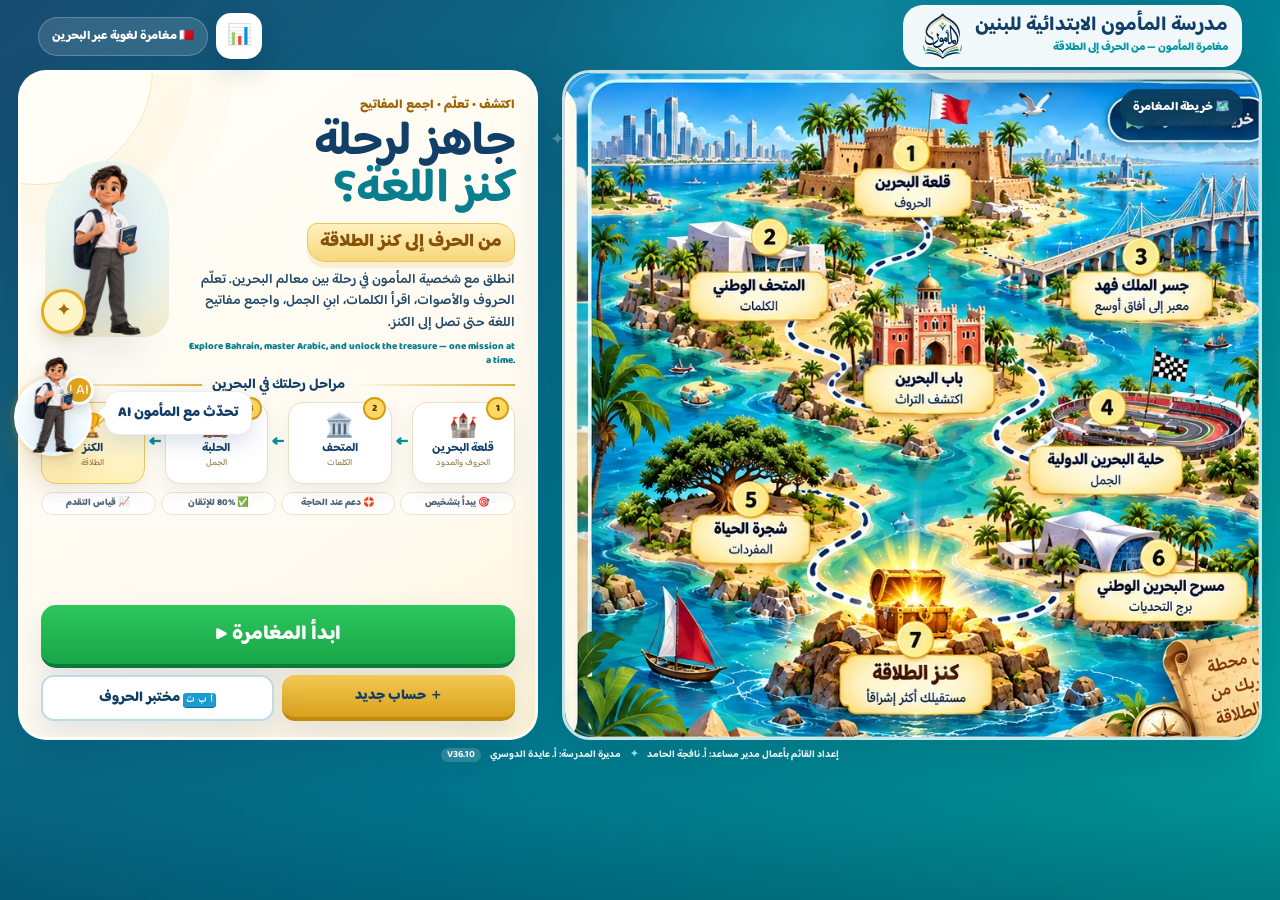
==== commit 44714360: "Add files via upload" ====
--- a/index.html
+++ b/index.html
@@ -72,7 +72,8 @@
 <link rel="stylesheet" href="assets/v36.css?v=365">
 <link rel="stylesheet" href="assets/v36_5.css?v=365">
 
-<link rel="stylesheet" href="assets/mamoun-buddy.css?v=367">
+<link rel="stylesheet" href="assets/mamoun-buddy.css?v=3610">
+<link rel="stylesheet" href="assets/v36_10.css?v=3610">
 </head>
 <body>
 <div id="app" class="app">
@@ -139,7 +140,7 @@
       </article>
     </main>
 
-    <footer class="v36-credit"><span>إعداد القائم بأعمال مدير مساعد: <b>أ. نافجة الحامد</b></span><i>✦</i><span>مديرة المدرسة: <b>أ. عايدة الدوسري</b></span><em dir="ltr">V36.9</em></footer>
+    <footer class="v36-credit"><span>إعداد القائم بأعمال مدير مساعد: <b>أ. نافجة الحامد</b></span><i>✦</i><span>مديرة المدرسة: <b>أ. عايدة الدوسري</b></span><em dir="ltr">V36.10</em></footer>
   </section>
   <section id="diagnosticScreen" class="screen diagnostic-screen">
     <div class="top-hud simple">
@@ -214,7 +215,7 @@
 </div>
 <script src="assets/config.js?v=365"></script>
 <script src="assets/content.js?v=365"></script>
-<script src="assets/game.js?v=368"></script>
-<script src="assets/mamoun-buddy.js?v=367"></script>
+<script src="assets/game.js?v=3610"></script>
+<script src="assets/mamoun-buddy.js?v=3610"></script>
 </body>
 </html>
--- a/assets/mamoun-buddy.css
+++ b/assets/mamoun-buddy.css
@@ -0,0 +1,66 @@
+/* Maghamarat Al-Ma'moon V36.10 — interactive Ma'moon AI companion */
+:root{--mb-navy:#123d67;--mb-blue:#19a7d8;--mb-gold:#e5aa21;--mb-green:#22b856;--mb-ink:#173d64}
+.mamoun-buddy-launcher{position:fixed;left:max(14px,env(safe-area-inset-left));top:clamp(110px,42vh,420px);z-index:120;width:78px;height:78px;border:0;border-radius:50%;background:linear-gradient(180deg,#fff,#eaf8ff);box-shadow:0 14px 38px rgba(18,61,103,.28);cursor:pointer;padding:0;overflow:visible;display:grid;place-items:center;border:3px solid #fff;transition:transform .2s ease,box-shadow .2s ease}
+.mamoun-buddy-launcher:hover{transform:translateY(-3px);box-shadow:0 18px 45px rgba(18,61,103,.34)}
+.mamoun-buddy-launcher img{height:96px;width:auto;position:absolute;bottom:0;left:50%;transform:translateX(-50%);filter:drop-shadow(0 6px 8px rgba(18,61,103,.18));pointer-events:none}
+.mamoun-buddy-launcher .mb-badge{position:absolute;right:-5px;top:-6px;background:#168ec0;color:#fff;border:3px solid #fff;width:30px;height:30px;border-radius:50%;display:grid;place-items:center;font-size:15px;box-shadow:0 5px 12px rgba(0,0,0,.15)}
+.mamoun-buddy-launcher .mb-label{position:absolute;left:88px;bottom:18px;background:#fff;color:var(--mb-navy);font-weight:900;font-size:14px;white-space:nowrap;padding:9px 12px;border-radius:14px;box-shadow:0 8px 22px rgba(18,61,103,.15);border:1px solid rgba(18,61,103,.09)}
+.mamoun-buddy-launcher .mb-label:before{content:'';position:absolute;left:-8px;top:50%;transform:translateY(-50%);border-width:7px 8px 7px 0;border-style:solid;border-color:transparent #fff transparent transparent}
+
+.mamoun-buddy-backdrop{position:fixed;inset:0;background:rgba(8,28,49,.48);backdrop-filter:blur(6px);z-index:130;display:none;align-items:center;justify-content:center;padding:18px}
+.mamoun-buddy-backdrop.open{display:flex}
+.mamoun-buddy-panel{width:min(980px,100%);height:min(720px,calc(100dvh - 36px));background:linear-gradient(180deg,#f5fbff,#fff);border-radius:34px;box-shadow:0 30px 90px rgba(5,31,55,.28);overflow:hidden;position:relative;display:grid;grid-template-columns:minmax(320px,.82fr) minmax(340px,1.18fr);border:1px solid rgba(255,255,255,.9);direction:rtl}
+.mb-scene{position:relative;overflow:hidden;background:radial-gradient(circle at 52% 23%,rgba(255,255,255,.96),rgba(255,255,255,.25) 34%,transparent 58%),linear-gradient(180deg,#9fddff 0%,#dcf5ff 46%,#f5d393 47%,#eab86f 100%);min-height:0}
+.mb-scene:before{content:'🇧🇭';position:absolute;top:22px;left:24px;font-size:36px;filter:drop-shadow(0 4px 5px rgba(0,0,0,.1))}
+.mb-scene:after{content:'قلعة البحرين';position:absolute;right:22px;top:24px;background:rgba(255,255,255,.84);color:var(--mb-navy);font-weight:900;padding:8px 13px;border-radius:14px;font-size:14px;box-shadow:0 8px 20px rgba(18,61,103,.08)}
+.mb-avatar-wrap{position:absolute;inset:68px 12px 0;display:flex;align-items:flex-end;justify-content:center;pointer-events:none}
+.mb-avatar{position:relative;height:min(88%,590px);aspect-ratio:682/1536;transform-origin:50% 92%;animation:mbIdle 4.4s ease-in-out infinite;filter:drop-shadow(0 20px 20px rgba(21,63,91,.22))}
+.mb-avatar img{height:100%;width:100%;object-fit:contain;display:block}
+.mb-mouth{position:absolute;left:50.2%;top:18.65%;width:7.2%;height:.45%;border-radius:999px;background:#6d2a24;transform:translate(-50%,-50%);opacity:0;box-shadow:inset 0 1px 0 rgba(255,255,255,.22)}
+.mb-avatar.talking{animation:mbTalkBody .48s ease-in-out infinite alternate}
+.mb-avatar.talking .mb-mouth{opacity:.94;animation:mbMouth .18s ease-in-out infinite alternate}
+.mb-avatar.listening{animation:mbListenBody 1s ease-in-out infinite alternate}
+.mb-avatar.thinking{animation:mbThink 1.8s ease-in-out infinite}
+.mb-listen-ring{position:absolute;left:50%;top:31%;width:215px;height:215px;border-radius:50%;border:3px solid rgba(25,167,216,.25);transform:translate(-50%,-50%) scale(.8);opacity:0}
+.mb-avatar.listening~.mb-listen-ring{animation:mbPulse 1.25s ease-out infinite}
+.mb-scene-status{position:absolute;bottom:20px;left:18px;right:18px;background:rgba(255,255,255,.9);border:1px solid rgba(18,61,103,.08);border-radius:18px;padding:11px 14px;text-align:center;color:var(--mb-navy);font-weight:900;font-size:14px;box-shadow:0 12px 30px rgba(18,61,103,.12)}
+.mb-scene-status i{display:inline-block;width:9px;height:9px;border-radius:50%;background:#aab8c4;margin-left:8px;vertical-align:middle}
+.mb-scene-status.live i{background:#22b856;box-shadow:0 0 0 5px rgba(34,184,86,.13)}
+.mb-scene-status.listening i{background:#e44747;animation:mbDot .8s ease infinite alternate}
+
+.mb-console{display:flex;flex-direction:column;min-width:0;background:#fff}
+.mb-head{display:flex;align-items:center;gap:12px;padding:20px 22px 14px;border-bottom:1px solid #e6eef4}
+.mb-head-mark{width:48px;height:48px;border-radius:16px;background:linear-gradient(180deg,#1aa8d8,#1188c0);display:grid;place-items:center;color:#fff;font-size:23px;box-shadow:0 8px 18px rgba(25,167,216,.2)}
+.mb-head-copy{flex:1;min-width:0}.mb-head-copy b{display:block;color:var(--mb-navy);font-size:22px}.mb-head-copy span{display:block;color:#698197;font-weight:700;font-size:13px;margin-top:3px}
+.mb-close{width:43px;height:43px;border:0;border-radius:14px;background:#f0f5f8;color:var(--mb-navy);font-size:24px;cursor:pointer}
+.mb-transcript{flex:1;overflow:auto;padding:20px 22px;display:flex;flex-direction:column;gap:13px;background:linear-gradient(180deg,#fbfdff,#f5fbff)}
+.mb-msg{max-width:88%;padding:13px 16px;border-radius:20px;line-height:1.75;font-weight:800;font-size:17px;box-shadow:0 8px 20px rgba(18,61,103,.06)}
+.mb-msg.mamoun{align-self:flex-start;background:#fff;color:var(--mb-ink);border-bottom-right-radius:7px;border:1px solid #e5edf3}
+.mb-msg.child{align-self:flex-end;background:#e6f7ff;color:#105677;border-bottom-left-radius:7px}
+.mb-msg.system{align-self:center;background:#fff8df;color:#73540d;font-size:13px;text-align:center;max-width:96%;box-shadow:none}
+.mb-msg small{display:block;font-size:11px;opacity:.65;margin-top:5px;font-weight:700}
+.mb-welcome{padding:4px 2px;text-align:center}.mb-welcome h3{margin:0 0 8px;color:var(--mb-navy);font-size:24px}.mb-welcome p{margin:0;color:#60788f;line-height:1.8;font-weight:700}
+.mb-controls{padding:14px 18px calc(16px + env(safe-area-inset-bottom));border-top:1px solid #e4edf3;background:#fff}
+.mb-main-action{width:100%;border:0;border-radius:19px;padding:15px 18px;background:linear-gradient(180deg,#2bc760,#18a849);color:#fff;font-size:20px;font-weight:900;cursor:pointer;box-shadow:0 10px 24px rgba(29,172,76,.22);display:flex;align-items:center;justify-content:center;gap:10px}
+.mb-main-action.connecting{background:linear-gradient(180deg,#31aee0,#168cbe)}
+.mb-main-action.stop{background:linear-gradient(180deg,#f16262,#d94444)}
+.mb-control-row{display:flex;gap:9px;margin-top:10px}.mb-mini{flex:1;border:1px solid #d8e5ed;background:#f7fbfd;color:var(--mb-navy);border-radius:15px;padding:11px;font-weight:900;cursor:pointer}.mb-mini[disabled]{opacity:.45;cursor:not-allowed}
+.mb-privacy{font-size:11px;color:#7c91a4;text-align:center;margin-top:9px;line-height:1.5;font-weight:700}
+
+@keyframes mbIdle{0%,100%{transform:translateY(0) rotate(-.25deg)}50%{transform:translateY(-6px) rotate(.25deg)}}
+@keyframes mbTalkBody{from{transform:translateY(0) scale(1)}to{transform:translateY(-4px) scale(1.012)}}
+@keyframes mbListenBody{from{transform:translateY(0) rotate(-.25deg)}to{transform:translateY(-3px) rotate(.5deg)}}
+@keyframes mbThink{0%,100%{transform:translateY(0) rotate(0)}50%{transform:translateY(-4px) rotate(-.8deg)}}
+@keyframes mbMouth{from{height:.35%;width:6.2%}to{height:1.1%;width:6.9%;border-radius:50%}}
+@keyframes mbPulse{0%{opacity:.75;transform:translate(-50%,-50%) scale(.64)}100%{opacity:0;transform:translate(-50%,-50%) scale(1.18)}}
+@keyframes mbDot{from{transform:scale(.8)}to{transform:scale(1.25)}}
+
+@media(max-width:760px){.mamoun-buddy-launcher{width:66px;height:66px}.mamoun-buddy-launcher img{height:82px}.mamoun-buddy-launcher .mb-label{display:none}.mamoun-buddy-backdrop{padding:0;align-items:stretch}.mamoun-buddy-panel{height:100dvh;border-radius:0;grid-template-columns:1fr;grid-template-rows:minmax(230px,39vh) 1fr}.mb-scene{min-height:230px}.mb-avatar-wrap{inset:42px 10px 0}.mb-avatar{height:min(96%,390px)}.mb-scene:before{font-size:28px;top:12px;left:14px}.mb-scene:after{top:12px;right:14px;font-size:12px}.mb-scene-status{bottom:10px;padding:8px 10px;font-size:12px}.mb-head{padding:12px 14px 10px}.mb-head-mark{width:40px;height:40px}.mb-head-copy b{font-size:18px}.mb-head-copy span{font-size:11px}.mb-transcript{padding:12px 14px;gap:9px}.mb-msg{font-size:15px;padding:10px 13px}.mb-welcome h3{font-size:20px}.mb-controls{padding:10px 12px calc(12px + env(safe-area-inset-bottom))}.mb-main-action{font-size:18px;padding:13px}.mb-privacy{font-size:10px}}
+@media(prefers-reduced-motion:reduce){.mb-avatar,.mb-avatar.talking,.mb-avatar.listening,.mb-avatar.thinking,.mb-mouth,.mb-listen-ring{animation:none!important}}
+
+.mamoun-buddy-launcher.ai-ready .mb-badge{background:#22b856!important}
+.mamoun-buddy-launcher.ai-off .mb-badge{background:#e3a31b!important}
+.mamoun-buddy-launcher.ai-ready{box-shadow:0 14px 38px rgba(20,151,90,.28),0 0 0 4px rgba(34,184,86,.10)}
+.mamoun-buddy-launcher.ai-off{box-shadow:0 14px 38px rgba(190,125,17,.24),0 0 0 4px rgba(227,163,27,.11)}
+@media(max-width:760px){.mamoun-buddy-launcher{top:auto!important;bottom:calc(96px + env(safe-area-inset-bottom))!important;left:max(12px,env(safe-area-inset-left))!important}.mamoun-buddy-launcher .mb-label{display:block!important;left:72px!important;bottom:12px!important;font-size:12px!important;padding:7px 9px!important;max-width:160px!important;white-space:normal!important;line-height:1.3!important}}
+@media(max-width:430px){.mamoun-buddy-launcher .mb-label{display:none!important}}
--- a/assets/v36_10.css
+++ b/assets/v36_10.css
@@ -0,0 +1,102 @@
+/* Maghamarat Al-Ma'moon V36.10 — compact iPad UI + visible Ma'moon */
+
+/* Diagnostic: keep the character visible and reduce oversized cards */
+#diagnosticScreen .diagnostic-stage{
+  max-width:1180px!important;
+  margin:0 auto!important;
+  padding:16px 22px 24px!important;
+  gap:18px!important;
+  align-items:start!important;
+}
+#diagnosticScreen .diag-guide{
+  min-width:250px!important;
+  max-width:310px!important;
+  padding:14px!important;
+  border-radius:24px!important;
+}
+#diagnosticScreen .diag-guide img{
+  display:block!important;
+  width:auto!important;
+  max-width:100%!important;
+  height:clamp(180px,31vh,300px)!important;
+  object-fit:contain!important;
+  margin:0 auto 8px!important;
+}
+#diagnosticScreen .guide-talk{font-size:15px!important;line-height:1.7!important;padding:10px 12px!important}
+#diagnosticScreen .quiz-console{
+  width:100%!important;
+  max-width:820px!important;
+  padding:18px 22px!important;
+  border-radius:28px!important;
+  min-height:0!important;
+}
+#diagnosticScreen .diag-item{padding:6px 0 0!important;min-height:0!important}
+#diagnosticScreen .q-ar{font-size:clamp(28px,3vw,42px)!important;line-height:1.45!important;margin:8px 0 6px!important}
+#diagnosticScreen .gloss{margin-top:4px!important;font-size:14px!important}
+#diagnosticScreen .activity-target{
+  min-height:78px!important;
+  max-height:128px!important;
+  padding:10px 14px!important;
+  margin:10px auto!important;
+  border-radius:20px!important;
+}
+#diagnosticScreen .activity-target.listen-target{font-size:54px!important}
+#diagnosticScreen .choice-grid{gap:10px!important;margin-top:10px!important}
+#diagnosticScreen .choice-wrap{min-width:0!important}
+#diagnosticScreen .choice{
+  min-height:58px!important;
+  padding:10px 12px!important;
+  border-radius:18px!important;
+  font-size:clamp(19px,1.7vw,27px)!important;
+  line-height:1.45!important;
+}
+#diagnosticScreen .choice .ar-text{font-size:inherit!important}
+#diagnosticScreen .choice-audio{width:38px!important;height:38px!important;font-size:17px!important}
+#diagnosticScreen .sound-actions{margin:8px 0!important;gap:8px!important}
+#diagnosticScreen .control-btn{padding:9px 13px!important;font-size:14px!important;border-radius:13px!important}
+#diagnosticScreen .feedback{min-height:0!important;padding:9px 12px!important;margin-top:9px!important;border-radius:15px!important;font-size:14px!important}
+#diagnosticScreen .progress-dots{margin-bottom:7px!important}
+#diagnosticScreen .cefr-tag{padding:7px 11px!important;font-size:13px!important;margin-bottom:5px!important}
+
+/* Also keep Ma'moon visible in activity screens */
+#stageScreen .coach img{display:block!important;max-height:235px!important;width:auto!important;object-fit:contain!important;margin-inline:auto!important}
+
+@media(max-width:900px){
+  #diagnosticScreen .diagnostic-stage{display:flex!important;flex-direction:column!important;padding:8px 10px 100px!important;gap:9px!important}
+  #diagnosticScreen .diag-guide{
+    display:grid!important;
+    grid-template-columns:78px minmax(0,1fr)!important;
+    grid-template-rows:auto auto!important;
+    column-gap:10px!important;
+    width:100%!important;
+    max-width:none!important;
+    min-width:0!important;
+    padding:9px 12px!important;
+    align-items:center!important;
+    order:0!important;
+  }
+  #diagnosticScreen .diag-guide img{
+    display:block!important;
+    grid-row:1 / span 2!important;
+    width:72px!important;
+    height:104px!important;
+    margin:0!important;
+  }
+  #diagnosticScreen .guide-talk{font-size:12.5px!important;line-height:1.55!important;padding:6px 8px!important;margin:0!important}
+  #diagnosticScreen .domain-meter{display:none!important}
+  #diagnosticScreen .quiz-console{max-width:none!important;padding:12px 12px 14px!important;border-radius:22px!important}
+  #diagnosticScreen .q-ar{font-size:clamp(24px,7vw,33px)!important;margin:4px 0!important}
+  #diagnosticScreen .activity-target{min-height:66px!important;max-height:100px!important;margin:6px auto!important}
+  #diagnosticScreen .activity-target.listen-target{font-size:46px!important}
+  #diagnosticScreen .choice-grid{grid-template-columns:1fr!important;gap:8px!important}
+  #diagnosticScreen .choice{min-height:52px!important;padding:9px 11px!important;font-size:21px!important}
+  #diagnosticScreen .feedback{font-size:12.5px!important;padding:7px 9px!important}
+}
+
+@media(max-width:520px){
+  #diagnosticScreen .diag-guide{grid-template-columns:62px minmax(0,1fr)!important}
+  #diagnosticScreen .diag-guide img{width:58px!important;height:84px!important}
+  #diagnosticScreen .guide-talk{font-size:11.5px!important}
+  #diagnosticScreen .quiz-console{padding:10px!important}
+  #diagnosticScreen .choice{font-size:19px!important}
+}
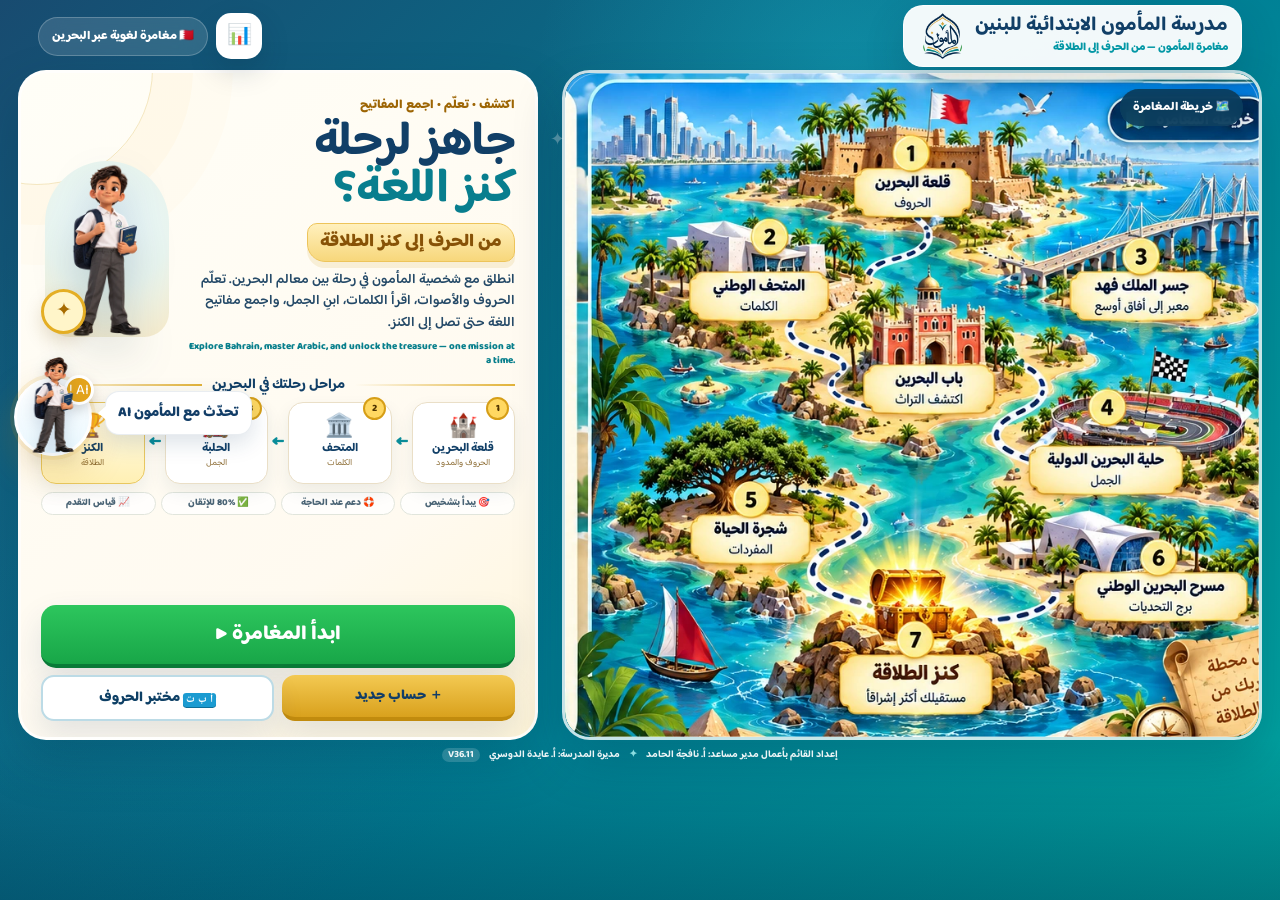
==== commit e7f0e577: "Add files via upload" ====
--- a/index.html
+++ b/index.html
@@ -74,6 +74,7 @@
 
 <link rel="stylesheet" href="assets/mamoun-buddy.css?v=3610">
 <link rel="stylesheet" href="assets/v36_10.css?v=3610">
+<link rel="stylesheet" href="assets/v36_11.css?v=3611">
 </head>
 <body>
 <div id="app" class="app">
@@ -140,7 +141,7 @@
       </article>
     </main>
 
-    <footer class="v36-credit"><span>إعداد القائم بأعمال مدير مساعد: <b>أ. نافجة الحامد</b></span><i>✦</i><span>مديرة المدرسة: <b>أ. عايدة الدوسري</b></span><em dir="ltr">V36.10</em></footer>
+    <footer class="v36-credit"><span>إعداد القائم بأعمال مدير مساعد: <b>أ. نافجة الحامد</b></span><i>✦</i><span>مديرة المدرسة: <b>أ. عايدة الدوسري</b></span><em dir="ltr">V36.11</em></footer>
   </section>
   <section id="diagnosticScreen" class="screen diagnostic-screen">
     <div class="top-hud simple">
@@ -173,6 +174,24 @@
       <div class="hud-actions"><button class="toggle-btn" data-toggle="help" aria-label="English help">EN</button><button class="toggle-btn" data-toggle="tl" aria-label="Sound spelling">Aa</button><button id="worldSoundBtn" class="round-btn" aria-label="الصوت">🔊</button><button class="round-btn" data-nav="start">⌂</button></div>
     </div>
     <div class="world">
+      <section class="world-object-layer" aria-label="واجهة مغامرة المأمون التفاعلية">
+        <div class="world-brand-object">
+          <span class="world-brand-kicker">🇧🇭 رحلة تعلّم عبر البحرين</span>
+          <strong>مغامرة المأمون</strong>
+          <small>من الحرف إلى كنز الطلاقة</small>
+        </div>
+        <aside class="world-mamoun-object">
+          <div class="world-mamoun-speech">
+            <b>أهلًا يا بطل! 👋</b>
+            <span>اختر محطة، وسأرافقك في رحلتك.</span>
+          </div>
+          <img src="assets/mamoun-buddy.png?v=3611" onerror="this.onerror=null;this.src='assets/mascot.webp?v=365'" alt="شخصية المأمون">
+          <div class="world-mamoun-actions">
+            <button id="worldQuickStart" class="world-action primary" type="button"><span>▶</span><b>ابدأ المهمة</b></button>
+            <button id="worldAiObject" class="world-action ai" type="button"><span class="ai-orb">AI</span><b>تحدّث مع المأمون</b><small id="worldAiState">جاري التحقق…</small></button>
+          </div>
+        </aside>
+      </section>
       <div class="map-box" id="mapBox">
       <img class="world-art" src="assets/bahrain-home-map.webp?v=365" alt="خريطة مغامرة البحرين">
       <svg class="learning-route" viewBox="0 0 100 100" preserveAspectRatio="none" aria-hidden="true"><polyline id="learningRouteLine" points=""></polyline></svg>
@@ -217,5 +236,6 @@
 <script src="assets/content.js?v=365"></script>
 <script src="assets/game.js?v=3610"></script>
 <script src="assets/mamoun-buddy.js?v=3610"></script>
+<script src="assets/world-game-ui.js?v=3611"></script>
 </body>
 </html>
--- a/assets/v36_11.css
+++ b/assets/v36_11.css
@@ -0,0 +1,239 @@
+/* Maghamarat Al-Ma'moon V36.11 — interactive game-style world UI.
+   The map is visual scenery only; UI, mascot, buttons, stations, HUD and mission card are separate DOM objects. */
+
+#worldScreen{
+  --g-navy:#06385b;
+  --g-navy2:#0b527a;
+  --g-sky:#dff6ff;
+  --g-gold:#ffc83d;
+  --g-green:#20bd59;
+  --g-cream:#fffaf0;
+  --g-line:rgba(255,255,255,.78);
+  background:radial-gradient(circle at 50% 0,#1c9ed1 0,#0877a8 28%,#053957 72%,#032a42 100%)!important;
+  overflow:hidden!important;
+}
+
+/* ===== TOP GAME HUD ===== */
+#worldScreen .top-hud{
+  position:relative!important;
+  z-index:45!important;
+  height:86px!important;
+  min-height:86px!important;
+  padding:10px 18px!important;
+  background:linear-gradient(180deg,rgba(3,47,76,.98),rgba(4,57,91,.97))!important;
+  border-bottom:2px solid rgba(255,255,255,.18)!important;
+  box-shadow:0 10px 30px rgba(0,0,0,.2)!important;
+  display:grid!important;
+  grid-template-columns:minmax(190px,1fr) auto minmax(190px,1fr)!important;
+  align-items:center!important;
+  gap:16px!important;
+}
+#worldScreen .profile-chip{
+  justify-self:start!important;
+  min-width:210px!important;
+  min-height:60px!important;
+  padding:7px 12px 7px 8px!important;
+  border:2px solid rgba(255,255,255,.22)!important;
+  border-radius:20px!important;
+  background:linear-gradient(180deg,#155f92,#0a456e)!important;
+  box-shadow:0 8px 18px rgba(0,0,0,.2),inset 0 1px rgba(255,255,255,.25)!important;
+  color:#fff!important;
+}
+#worldScreen .profile-chip img{
+  width:50px!important;height:50px!important;border-radius:50%!important;object-fit:cover!important;
+  background:#fff!important;border:3px solid #ffd45c!important;
+}
+#worldScreen .profile-chip b{font-size:18px!important;color:#fff!important}
+#worldScreen .profile-chip small{font-size:12px!important;color:#dff4ff!important}
+#worldScreen .hud-stats{justify-self:center!important;display:flex!important;gap:10px!important}
+#worldScreen .hud-pill{
+  min-width:104px!important;height:54px!important;padding:0 16px!important;border-radius:17px!important;
+  border:2px solid rgba(255,255,255,.2)!important;background:linear-gradient(180deg,#155f92,#0b456d)!important;
+  color:#fff!important;display:flex!important;align-items:center!important;justify-content:center!important;gap:7px!important;
+  font-size:18px!important;box-shadow:0 7px 16px rgba(0,0,0,.17),inset 0 1px rgba(255,255,255,.25)!important;
+}
+#worldScreen .hud-actions{justify-self:end!important;display:flex!important;gap:8px!important}
+#worldScreen .hud-actions button{
+  width:52px!important;height:52px!important;border-radius:16px!important;border:2px solid rgba(255,255,255,.2)!important;
+  background:linear-gradient(180deg,#176b9f,#0b4b76)!important;color:white!important;box-shadow:0 7px 15px rgba(0,0,0,.17)!important;
+}
+#worldScreen .hud-actions .toggle-btn{background:linear-gradient(180deg,#ffd85c,#efb928)!important;color:#073b5e!important;font-weight:1000!important}
+
+/* ===== WORLD / MAP ===== */
+#worldScreen .world{
+  position:relative!important;
+  height:calc(100vh - 164px)!important;
+  min-height:540px!important;
+  padding:0!important;
+  overflow:hidden!important;
+  background:
+    radial-gradient(circle at 20% 20%,rgba(255,255,255,.18),transparent 20%),
+    linear-gradient(180deg,rgba(151,226,255,.15),rgba(6,67,96,.08))!important;
+}
+#worldScreen .map-box{
+  z-index:4!important;
+  border-radius:34px!important;
+  overflow:hidden!important;
+  border:3px solid rgba(255,255,255,.72)!important;
+  box-shadow:0 22px 54px rgba(2,28,48,.38),inset 0 0 0 1px rgba(0,0,0,.1)!important;
+}
+#worldScreen .world-art{
+  filter:saturate(1.1) contrast(1.02) brightness(.98)!important;
+}
+#worldScreen .map-box::after{
+  content:"";position:absolute;inset:0;pointer-events:none;z-index:1;
+  background:linear-gradient(90deg,rgba(3,40,63,.22),transparent 23%,transparent 78%,rgba(3,40,63,.08));
+}
+
+/* ===== BRAND OBJECT ===== */
+#worldScreen .world-object-layer{position:absolute;inset:0;z-index:22;pointer-events:none}
+#worldScreen .world-brand-object{
+  position:absolute;top:22px;left:50%;transform:translateX(-50%);pointer-events:auto;
+  text-align:center;padding:10px 28px 12px;min-width:330px;
+  border-radius:24px;border:2px solid rgba(255,255,255,.7);
+  background:linear-gradient(180deg,rgba(4,63,102,.96),rgba(3,48,81,.96));
+  box-shadow:0 12px 24px rgba(0,0,0,.22),inset 0 1px rgba(255,255,255,.2);
+}
+#worldScreen .world-brand-kicker{display:block;color:#bfefff;font-size:12px;font-weight:900;letter-spacing:.2px}
+#worldScreen .world-brand-object strong{display:block;color:#ffd45a;font-size:clamp(28px,2.7vw,43px);line-height:1.1;text-shadow:0 3px 0 #8b5411,0 6px 14px rgba(0,0,0,.3)}
+#worldScreen .world-brand-object small{display:block;color:white;font-size:14px;font-weight:800;margin-top:3px}
+
+/* ===== MA'MOUN OBJECT ===== */
+#worldScreen .world-mamoun-object{
+  position:absolute;left:16px;bottom:12px;width:250px;height:min(74vh,600px);pointer-events:none;
+  display:flex;flex-direction:column;align-items:center;justify-content:flex-end;
+  filter:drop-shadow(0 18px 22px rgba(0,0,0,.24));
+}
+#worldScreen .world-mamoun-object>img{
+  width:min(235px,95%);max-height:390px;object-fit:contain;z-index:2;transform-origin:50% 100%;
+  animation:worldMamounIdle 3.8s ease-in-out infinite;
+}
+@keyframes worldMamounIdle{0%,100%{transform:translateY(0) rotate(-.4deg)}50%{transform:translateY(-7px) rotate(.4deg)}}
+#worldScreen .world-mamoun-speech{
+  position:relative;z-index:3;align-self:flex-end;width:215px;margin:0 0 -16px 18px;padding:12px 14px;
+  border-radius:20px;background:#fff;border:3px solid #d8f3ff;box-shadow:0 10px 25px rgba(0,0,0,.18);
+  color:#083e63;text-align:center;
+}
+#worldScreen .world-mamoun-speech::after{content:"";position:absolute;bottom:-15px;right:35px;border:10px solid transparent;border-top-color:#fff;transform:rotate(-10deg)}
+#worldScreen .world-mamoun-speech b{display:block;font-size:17px;margin-bottom:3px}
+#worldScreen .world-mamoun-speech span{font-size:12.5px;font-weight:800;line-height:1.55;color:#47718d}
+#worldScreen .world-mamoun-actions{width:235px;display:grid;gap:8px;z-index:4;margin-top:-4px;pointer-events:auto}
+#worldScreen .world-action{
+  min-height:54px;border-radius:18px;border:3px solid rgba(255,255,255,.88);box-shadow:0 9px 18px rgba(0,0,0,.25),inset 0 1px rgba(255,255,255,.28);
+  font:inherit;font-weight:1000;cursor:pointer;display:flex;align-items:center;justify-content:center;gap:8px;transition:.18s transform,.18s filter;
+}
+#worldScreen .world-action:hover{transform:translateY(-2px);filter:brightness(1.05)}
+#worldScreen .world-action:active{transform:translateY(1px) scale(.99)}
+#worldScreen .world-action.primary{background:linear-gradient(180deg,#36d266,#16a943);color:#fff;font-size:18px}
+#worldScreen .world-action.ai{background:linear-gradient(180deg,#257be9,#124dad);color:#fff;display:grid;grid-template-columns:38px 1fr;grid-template-rows:auto auto;padding:7px 12px;text-align:right}
+#worldScreen .world-action.ai .ai-orb{grid-row:1/3;width:34px;height:34px;border-radius:50%;display:grid;place-items:center;background:white;color:#1760c3;font-size:12px;font-weight:1000;box-shadow:0 3px 9px rgba(0,0,0,.15)}
+#worldScreen .world-action.ai b{font-size:14px;line-height:1.05}
+#worldScreen .world-action.ai small{font-size:10px;color:#d5eaff;font-weight:800;line-height:1.1}
+#worldScreen .world-action.ai.ready .ai-orb{background:#dfffe7;color:#0c8738}
+#worldScreen .world-action.ai.offline{filter:saturate(.7)}
+
+/* ===== INTERACTIVE STATION OBJECTS ===== */
+#worldScreen .station-node{
+  z-index:15!important;min-width:54px!important;min-height:54px!important;width:auto!important;height:auto!important;
+  padding:0!important;border:0!important;background:transparent!important;box-shadow:none!important;overflow:visible!important;
+  transform:translate(-50%,-50%)!important;cursor:pointer!important;
+}
+#worldScreen .station-node>span{
+  position:relative!important;display:grid!important;place-items:center!important;width:50px!important;height:50px!important;border-radius:50%!important;
+  background:linear-gradient(180deg,#ffe269,#f4b91e)!important;color:#5d3900!important;border:4px solid #fff7c7!important;
+  box-shadow:0 5px 0 #a96809,0 10px 18px rgba(0,0,0,.25)!important;font-size:20px!important;font-weight:1000!important;z-index:2!important;
+  transition:.18s transform,.18s filter!important;
+}
+#worldScreen .station-node:not(.locked):hover>span{transform:translateY(-4px) scale(1.08)!important;filter:brightness(1.06)!important}
+#worldScreen .station-node.current>span{animation:currentNode 1.7s ease-in-out infinite;box-shadow:0 5px 0 #9c6508,0 0 0 8px rgba(255,214,64,.26),0 13px 22px rgba(0,0,0,.28)!important}
+@keyframes currentNode{0%,100%{transform:scale(1)}50%{transform:scale(1.1)}}
+#worldScreen .station-node.done>span{background:linear-gradient(180deg,#65e582,#24b550)!important;color:white!important;border-color:#e7ffe9!important;box-shadow:0 5px 0 #148036,0 9px 18px rgba(0,0,0,.22)!important}
+#worldScreen .station-node.locked>span{background:linear-gradient(180deg,#dce4ea,#9aaab5)!important;color:#53616b!important;border-color:#eef3f6!important;box-shadow:0 5px 0 #697780,0 9px 18px rgba(0,0,0,.18)!important}
+#worldScreen .station-node.locked>span::after{content:"🔒";position:absolute;right:-10px;bottom:-8px;width:24px;height:24px;border-radius:50%;display:grid;place-items:center;background:#6b7780;color:white;font-size:12px;border:2px solid white}
+#worldScreen .station-node>b,#worldScreen .station-node>small{display:none!important}
+#worldScreen .station-node .node-stars{display:block!important;position:absolute!important;top:55px!important;left:50%!important;transform:translateX(-50%)!important;white-space:nowrap!important;color:#ffd239!important;text-shadow:0 2px 2px #553e00,0 1px 5px rgba(0,0,0,.5)!important;font-size:15px!important;font-style:normal!important;font-weight:1000!important}
+#worldScreen .station-node.treasure>span{width:58px!important;height:58px!important;background:linear-gradient(180deg,#ffe46d,#f7a91d)!important;font-size:25px!important}
+#worldScreen .path-dot{z-index:12!important}
+#worldScreen .learning-route{z-index:8!important;filter:drop-shadow(0 2px 3px rgba(0,0,0,.2))}
+#worldScreen .explorer{z-index:13!important;width:44px!important;height:auto!important;filter:drop-shadow(0 4px 7px rgba(0,0,0,.25))!important}
+
+/* ===== MISSION OBJECT ===== */
+#worldScreen .mission-panel{
+  z-index:30!important;right:15px!important;top:15px!important;bottom:15px!important;width:285px!important;
+  padding:18px 16px!important;border-radius:30px!important;border:3px solid #f2c75f!important;
+  background:linear-gradient(180deg,#fffdf5 0,#fff7df 100%)!important;
+  box-shadow:0 20px 42px rgba(0,0,0,.28),inset 0 1px white!important;color:#123f60!important;
+}
+#worldScreen .mission-zone{display:inline-flex!important;padding:7px 12px!important;border-radius:999px!important;background:#fff0be!important;color:#8c5f00!important;font-weight:1000!important;font-size:12px!important}
+#worldScreen .mission-panel h3{font-size:25px!important;margin:8px 0 4px!important;color:#0b456c!important}
+#worldScreen .mission-panel>strong{display:block!important;color:#956200!important;font-size:14px!important;margin-bottom:6px!important}
+#worldScreen .mission-panel>p{font-size:12.5px!important;line-height:1.55!important;color:#557085!important;margin:6px 0 10px!important}
+#worldScreen .can-do{padding:10px 11px!important;border-radius:15px!important;border:2px dashed #e8ad36!important;background:#fffdf8!important;font-size:12px!important;font-weight:900!important;line-height:1.5!important}
+#worldScreen .mission-list{gap:7px!important;margin-top:10px!important}
+#worldScreen .ml-item{border-radius:15px!important;min-height:47px!important;padding:7px 9px!important;background:#fff!important;border:2px solid #d7e8ec!important;box-shadow:0 4px 8px rgba(0,0,0,.05)!important}
+#worldScreen .mission-bottom{margin-top:auto!important;display:grid!important;gap:8px!important}
+#worldScreen #missionReward{padding:9px 10px!important;border-radius:15px!important;background:#fff!important;text-align:center!important;font-weight:1000!important;color:#8d6204!important}
+#worldScreen #enterStageBtn{min-height:55px!important;border-radius:18px!important;font-size:18px!important;background:linear-gradient(180deg,#34d063,#16ad48)!important;box-shadow:0 6px 0 #0a7d31,0 11px 20px rgba(0,0,0,.17)!important}
+
+/* ===== BOTTOM NAV OBJECTS ===== */
+#worldScreen .game-nav{
+  z-index:50!important;height:78px!important;padding:6px max(22px,calc((100vw - 980px)/2))!important;
+  background:linear-gradient(180deg,#073f66,#052f50)!important;border-top:2px solid rgba(255,255,255,.18)!important;
+  box-shadow:0 -9px 25px rgba(0,0,0,.2)!important;gap:4px!important;
+}
+#worldScreen .game-nav button{
+  min-width:105px!important;border-radius:18px!important;color:#e6f6ff!important;font-weight:900!important;transition:.18s!important;border:1px solid transparent!important;
+}
+#worldScreen .game-nav button:hover{background:rgba(255,255,255,.08)!important;transform:translateY(-2px)!important}
+#worldScreen .game-nav button.active{background:linear-gradient(180deg,#1a6b99,#11547c)!important;border-color:rgba(255,255,255,.22)!important;color:#ffd75b!important;box-shadow:inset 0 -4px #23d6f5!important}
+
+/* Hide the floating duplicate launcher on world screen only; integrated AI button is used instead. */
+body.world-ui-active .mamoun-buddy-launcher{opacity:0!important;pointer-events:none!important;transform:translateX(-30px) scale(.8)!important}
+
+@media(max-width:1180px){
+  #worldScreen .world-mamoun-object{width:190px;left:6px}
+  #worldScreen .world-mamoun-object>img{width:175px;max-height:300px}
+  #worldScreen .world-mamoun-speech{width:175px;margin-left:4px;padding:9px 10px}
+  #worldScreen .world-mamoun-speech b{font-size:14px}
+  #worldScreen .world-mamoun-speech span{font-size:11px}
+  #worldScreen .world-mamoun-actions{width:182px}
+  #worldScreen .world-action.primary{font-size:15px}
+  #worldScreen .world-action.ai b{font-size:12px}
+  #worldScreen .mission-panel{width:260px!important}
+  #worldScreen .world-brand-object{min-width:270px;padding:8px 18px}
+}
+
+@media(max-width:900px){
+  #worldScreen .top-hud{height:74px!important;min-height:74px!important;grid-template-columns:1fr auto!important;padding:7px 9px!important}
+  #worldScreen .profile-chip{min-width:150px!important;min-height:50px!important}
+  #worldScreen .profile-chip img{width:40px!important;height:40px!important}
+  #worldScreen .hud-stats{order:3;grid-column:1/3;position:absolute;left:50%;top:8px;transform:translateX(-50%);pointer-events:none}
+  #worldScreen .hud-pill{min-width:78px!important;height:45px!important;padding:0 9px!important;font-size:14px!important}
+  #worldScreen .hud-actions{gap:5px!important}
+  #worldScreen .hud-actions button{width:44px!important;height:44px!important}
+  #worldScreen .world{height:calc(100vh - 146px)!important}
+  #worldScreen .world-brand-object{top:10px;min-width:220px;padding:7px 12px}
+  #worldScreen .world-brand-kicker{display:none}
+  #worldScreen .world-brand-object strong{font-size:24px}
+  #worldScreen .world-brand-object small{font-size:11px}
+  #worldScreen .world-mamoun-object{width:120px;height:auto;left:4px;bottom:8px}
+  #worldScreen .world-mamoun-object>img{width:110px;max-height:180px}
+  #worldScreen .world-mamoun-speech{display:none}
+  #worldScreen .world-mamoun-actions{width:112px;gap:5px}
+  #worldScreen .world-action{min-height:44px;border-width:2px;border-radius:14px}
+  #worldScreen .world-action.primary b{font-size:0}
+  #worldScreen .world-action.primary b::after{content:"ابدأ";font-size:13px}
+  #worldScreen .world-action.ai{display:flex;padding:5px 6px;justify-content:center}
+  #worldScreen .world-action.ai b,#worldScreen .world-action.ai small{display:none}
+  #worldScreen .world-action.ai .ai-orb{width:30px;height:30px}
+  #worldScreen .mission-panel{width:calc(100% - 20px)!important;right:10px!important;left:10px!important;top:auto!important;bottom:8px!important;max-height:185px!important;border-radius:22px!important;padding:9px 12px 10px!important;overflow:auto!important}
+  #worldScreen .mission-panel h3{font-size:17px!important;margin:2px 0!important}
+  #worldScreen .mission-panel>p,#worldScreen .can-do{display:none!important}
+  #worldScreen .mission-list{display:flex!important;overflow:auto!important;gap:6px!important;margin:5px 0!important}
+  #worldScreen .ml-item{min-width:170px!important;min-height:40px!important}
+  #worldScreen .mission-bottom{display:flex!important;align-items:center!important;gap:6px!important}
+  #worldScreen #missionReward{flex:1!important;padding:7px!important}
+  #worldScreen #enterStageBtn{flex:1!important;min-height:43px!important;font-size:15px!important}
+  #worldScreen .game-nav{height:72px!important;padding:5px 8px!important;overflow-x:auto!important;justify-content:flex-start!important}
+  #worldScreen .game-nav button{min-width:87px!important;font-size:11px!important}
+}
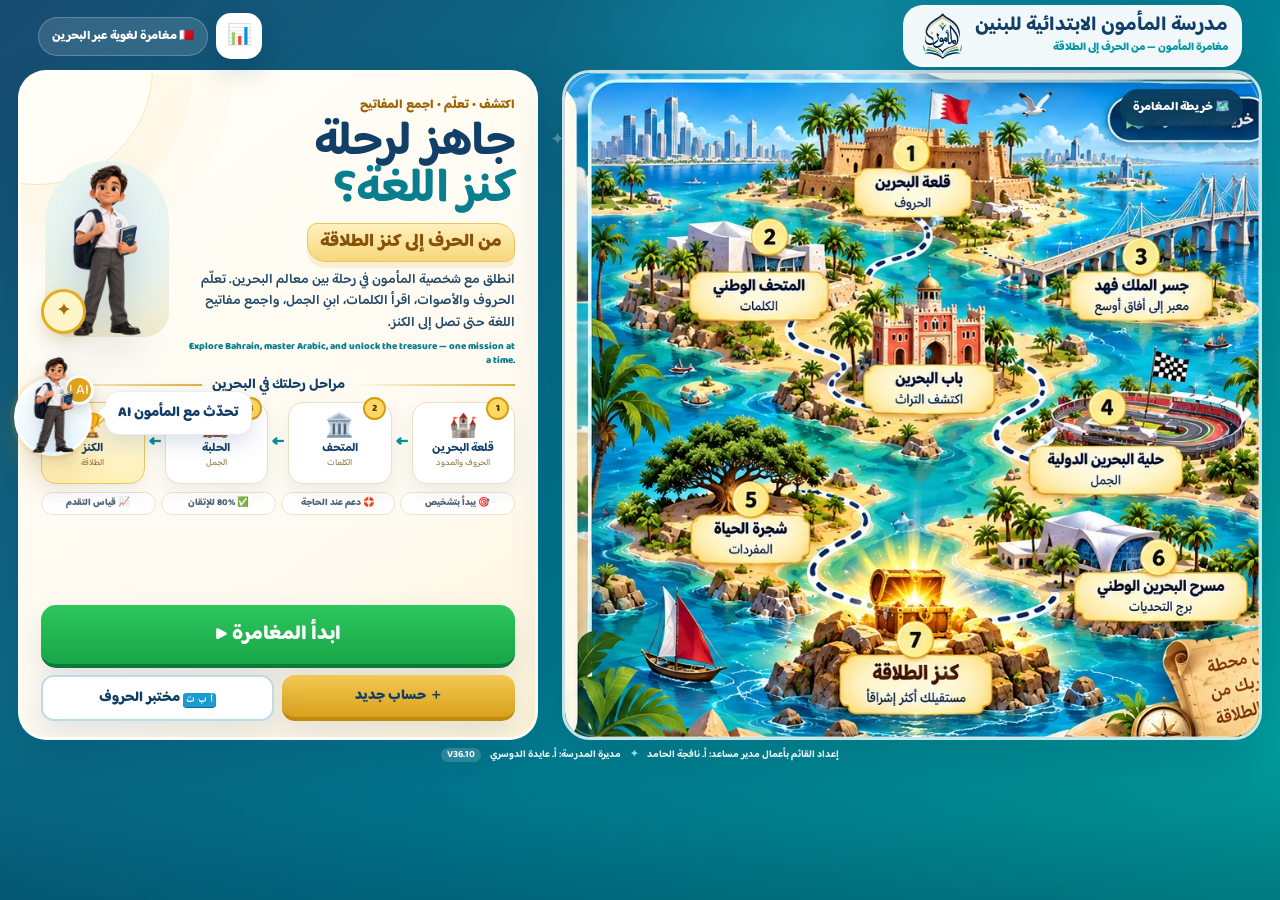
==== commit ff0e5155: "Restore working V36.10 index after V36.11 loading issue" ====
--- a/index.html
+++ b/index.html
@@ -74,7 +74,6 @@
 
 <link rel="stylesheet" href="assets/mamoun-buddy.css?v=3610">
 <link rel="stylesheet" href="assets/v36_10.css?v=3610">
-<link rel="stylesheet" href="assets/v36_11.css?v=3611">
 </head>
 <body>
 <div id="app" class="app">
@@ -141,7 +140,7 @@
       </article>
     </main>
 
-    <footer class="v36-credit"><span>إعداد القائم بأعمال مدير مساعد: <b>أ. نافجة الحامد</b></span><i>✦</i><span>مديرة المدرسة: <b>أ. عايدة الدوسري</b></span><em dir="ltr">V36.11</em></footer>
+    <footer class="v36-credit"><span>إعداد القائم بأعمال مدير مساعد: <b>أ. نافجة الحامد</b></span><i>✦</i><span>مديرة المدرسة: <b>أ. عايدة الدوسري</b></span><em dir="ltr">V36.10</em></footer>
   </section>
   <section id="diagnosticScreen" class="screen diagnostic-screen">
     <div class="top-hud simple">
@@ -174,24 +173,6 @@
       <div class="hud-actions"><button class="toggle-btn" data-toggle="help" aria-label="English help">EN</button><button class="toggle-btn" data-toggle="tl" aria-label="Sound spelling">Aa</button><button id="worldSoundBtn" class="round-btn" aria-label="الصوت">🔊</button><button class="round-btn" data-nav="start">⌂</button></div>
     </div>
     <div class="world">
-      <section class="world-object-layer" aria-label="واجهة مغامرة المأمون التفاعلية">
-        <div class="world-brand-object">
-          <span class="world-brand-kicker">🇧🇭 رحلة تعلّم عبر البحرين</span>
-          <strong>مغامرة المأمون</strong>
-          <small>من الحرف إلى كنز الطلاقة</small>
-        </div>
-        <aside class="world-mamoun-object">
-          <div class="world-mamoun-speech">
-            <b>أهلًا يا بطل! 👋</b>
-            <span>اختر محطة، وسأرافقك في رحلتك.</span>
-          </div>
-          <img src="assets/mamoun-buddy.png?v=3611" onerror="this.onerror=null;this.src='assets/mascot.webp?v=365'" alt="شخصية المأمون">
-          <div class="world-mamoun-actions">
-            <button id="worldQuickStart" class="world-action primary" type="button"><span>▶</span><b>ابدأ المهمة</b></button>
-            <button id="worldAiObject" class="world-action ai" type="button"><span class="ai-orb">AI</span><b>تحدّث مع المأمون</b><small id="worldAiState">جاري التحقق…</small></button>
-          </div>
-        </aside>
-      </section>
       <div class="map-box" id="mapBox">
       <img class="world-art" src="assets/bahrain-home-map.webp?v=365" alt="خريطة مغامرة البحرين">
       <svg class="learning-route" viewBox="0 0 100 100" preserveAspectRatio="none" aria-hidden="true"><polyline id="learningRouteLine" points=""></polyline></svg>
@@ -236,6 +217,5 @@
 <script src="assets/content.js?v=365"></script>
 <script src="assets/game.js?v=3610"></script>
 <script src="assets/mamoun-buddy.js?v=3610"></script>
-<script src="assets/world-game-ui.js?v=3611"></script>
 </body>
 </html>
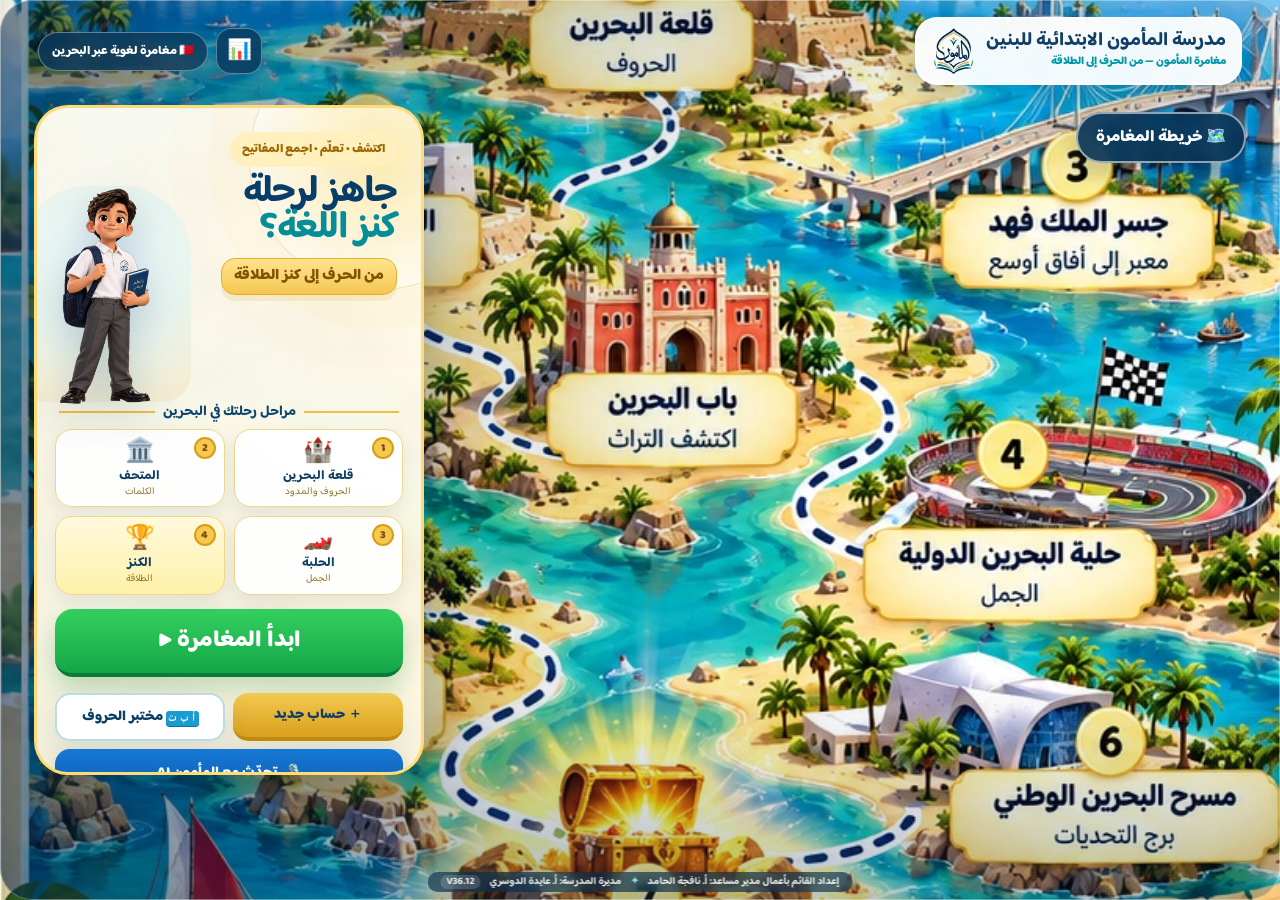
==== commit 14b1ec07: "Upgrade entrance screen to immersive game UI" ====
--- a/index.html
+++ b/index.html
@@ -4,8 +4,8 @@
 <meta charset="utf-8">
 <meta name="viewport" content="width=device-width,initial-scale=1,viewport-fit=cover">
 <title>مغامرة المأمون — العربية لغير الناطقين بها</title>
-<meta http-equiv="Cache-Control" content="no-cache, no-store, must-revalidate">
 <meta name="theme-color" content="#123d67">
+<link rel="preload" href="assets/mascot.webp?v=365" as="image">
 <link rel="stylesheet" href="assets/game.css?v=365">
 
 <style>
@@ -74,6 +74,7 @@
 
 <link rel="stylesheet" href="assets/mamoun-buddy.css?v=3610">
 <link rel="stylesheet" href="assets/v36_10.css?v=3610">
+<link rel="stylesheet" href="assets/v36_12.css?v=3612">
 </head>
 <body>
 <div id="app" class="app">
@@ -127,6 +128,7 @@
           <div class="v36-secondary-actions">
             <button id="createBtn" class="big-btn gold">＋ حساب جديد</button>
             <button id="labStartBtn" class="big-btn ghost"><span class="ab-icon" aria-hidden="true">أ ب ت</span> مختبر الحروف</button>
+             <button id="heroAiBtn" class="big-btn">تحدّث مع المأمون AI</button>
           </div>
         </div>
         <div id="resumeBox" class="resume-box hidden"></div>
@@ -140,7 +142,7 @@
       </article>
     </main>
 
-    <footer class="v36-credit"><span>إعداد القائم بأعمال مدير مساعد: <b>أ. نافجة الحامد</b></span><i>✦</i><span>مديرة المدرسة: <b>أ. عايدة الدوسري</b></span><em dir="ltr">V36.10</em></footer>
+    <footer class="v36-credit"><span>إعداد القائم بأعمال مدير مساعد: <b>أ. نافجة الحامد</b></span><i>✦</i><span>مديرة المدرسة: <b>أ. عايدة الدوسري</b></span><em dir="ltr">V36.12</em></footer>
   </section>
   <section id="diagnosticScreen" class="screen diagnostic-screen">
     <div class="top-hud simple">
@@ -174,9 +176,9 @@
     </div>
     <div class="world">
       <div class="map-box" id="mapBox">
-      <img class="world-art" src="assets/bahrain-home-map.webp?v=365" alt="خريطة مغامرة البحرين">
+      <img class="world-art" src="assets/bahrain-home-map.webp?v=365" alt="خريطة مغامرة البحرين" loading="lazy" decoding="async">
       <svg class="learning-route" viewBox="0 0 100 100" preserveAspectRatio="none" aria-hidden="true"><polyline id="learningRouteLine" points=""></polyline></svg>
-      <img id="explorer" class="explorer" src="assets/mascot.webp?v=365" alt="المأمون يتحرك بين المحطات">
+      <img id="explorer" class="explorer" src="assets/mascot.webp?v=365" alt="المأمون يتحرك بين المحطات" loading="lazy" decoding="async">
       <div id="sparkles" class="sparkles"></div>
       <!-- مواقع المحطات مطابقة للمعالم المرسومة في الخريطة (نسبة مئوية من الصورة) -->
       <button class="station-node" data-stage="0" style="--x:48.05%;--y:33.73%"><span>1</span><b>قلعة البحرين</b><small>الحروف والحركات</small></button>
@@ -216,6 +218,6 @@
 <script src="assets/config.js?v=365"></script>
 <script src="assets/content.js?v=365"></script>
 <script src="assets/game.js?v=3610"></script>
-<script src="assets/mamoun-buddy.js?v=3610"></script>
+<script src="assets/mamoun-buddy.js?v=3612"></script>
 </body>
 </html>
--- a/assets/v36_12.css
+++ b/assets/v36_12.css
@@ -0,0 +1,177 @@
+/* V36.12 — Immersive game entrance (all UI remains interactive DOM objects) */
+body:has(#startScreen.active){background:#06395c}
+#startScreen.v36-start{
+  min-height:100vh;
+  background:
+    radial-gradient(circle at 14% 22%,rgba(78,216,255,.22),transparent 26%),
+    linear-gradient(180deg,#06395c 0%,#086f8d 100%);
+  overflow:hidden;
+}
+#startScreen .v36-sky{opacity:.65}
+#startScreen .v36-header{
+  position:absolute;inset:16px 24px auto 24px;z-index:20;
+  display:flex;align-items:center;justify-content:space-between;gap:12px;
+  padding:0;background:transparent;border:0;box-shadow:none;
+}
+#startScreen .v36-school-brand{
+  background:rgba(255,255,255,.94);border:2px solid rgba(255,255,255,.75);
+  border-radius:22px;padding:9px 14px;box-shadow:0 10px 28px rgba(0,32,65,.18);
+  backdrop-filter:blur(10px)
+}
+#startScreen .v36-school-brand img{width:46px;height:46px}
+#startScreen .v36-school-copy b{font-size:19px}
+#startScreen .v36-school-copy span{font-size:11px}
+#startScreen .v36-header-tools{gap:8px}
+#startScreen .v36-mini-pill,#startScreen .v36-icon-btn{
+  background:rgba(9,56,92,.82);color:#fff;border:1px solid rgba(255,255,255,.35);
+  box-shadow:0 8px 22px rgba(0,25,55,.16);backdrop-filter:blur(9px)
+}
+#startScreen .v36-home{
+  position:relative;display:block!important;
+  width:100%;max-width:none!important;height:100vh;min-height:760px;
+  margin:0!important;padding:0!important;overflow:hidden;
+}
+#startScreen .v36-map-card{
+  position:absolute!important;inset:0!important;margin:0!important;
+  width:100%!important;height:100%!important;max-width:none!important;
+  border:0!important;border-radius:0!important;background:#08769b!important;
+  box-shadow:none!important;overflow:hidden;z-index:1
+}
+#startScreen .v36-map-card::after{
+  content:"";position:absolute;inset:0;pointer-events:none;
+  background:
+    linear-gradient(90deg,rgba(2,33,66,.46) 0%,rgba(2,33,66,.10) 34%,rgba(2,33,66,0) 62%),
+    linear-gradient(180deg,rgba(2,30,60,.12),transparent 22%,transparent 76%,rgba(2,30,60,.25));
+}
+#startScreen .v36-map-card img{
+  width:100%!important;height:100%!important;object-fit:cover!important;
+  object-position:center!important;transform:scale(1.035);
+  filter:saturate(1.08) contrast(1.02)
+}
+#startScreen .v36-map-label{
+  position:absolute;z-index:3;top:112px;right:34px;
+  background:rgba(7,53,88,.9);color:#fff;border:2px solid rgba(255,255,255,.55);
+  border-radius:999px;padding:10px 18px;font-weight:1000;font-size:16px;
+  box-shadow:0 10px 26px rgba(0,25,60,.2);backdrop-filter:blur(8px)
+}
+#startScreen .v36-map-caption{display:none!important}
+
+#startScreen .v36-intro-card{
+  position:absolute!important;z-index:8;left:34px;top:105px;bottom:42px;
+  width:min(390px,31vw)!important;min-width:330px;
+  margin:0!important;padding:0!important;
+  border:3px solid rgba(255,216,105,.88)!important;border-radius:34px!important;
+  background:linear-gradient(180deg,rgba(255,253,244,.97),rgba(255,248,224,.96))!important;
+  box-shadow:0 24px 70px rgba(0,29,63,.34)!important;
+  overflow:hidden!important;backdrop-filter:blur(12px);
+  display:flex!important;flex-direction:column!important
+}
+#startScreen .v36-intro-card::before{
+  content:"";position:absolute;top:-80px;right:-90px;width:260px;height:260px;border-radius:50%;
+  background:radial-gradient(circle,rgba(255,210,68,.35),rgba(255,210,68,0) 70%);pointer-events:none
+}
+#startScreen .v36-intro-top{
+  position:relative;display:block!important;padding:24px 24px 0!important;min-height:290px
+}
+#startScreen .v36-mascot-box{
+  position:absolute!important;left:-22px;bottom:-6px;width:180px!important;height:260px!important;
+  background:transparent!important;border:0!important;box-shadow:none!important;overflow:visible!important
+}
+#startScreen .v36-mascot-box img{
+  width:100%!important;height:100%!important;object-fit:contain!important;
+  content:url("mamoun-buddy.png");
+  filter:drop-shadow(0 14px 20px rgba(0,35,75,.22))
+}
+#startScreen .v36-compass{display:none!important}
+#startScreen .v36-copy{
+  width:100%!important;padding-left:126px!important;text-align:right!important;position:relative;z-index:2
+}
+#startScreen .v36-eyebrow{
+  display:inline-flex!important;background:#fff0bd;color:#9d6600;border-radius:999px;
+  padding:7px 12px;font-size:12px!important;font-weight:1000!important;margin-bottom:8px
+}
+#startScreen .v36-copy h1{
+  margin:0 0 8px!important;font-size:clamp(34px,3vw,49px)!important;line-height:.95!important;
+  color:#073d69!important;letter-spacing:-1.3px!important
+}
+#startScreen .v36-copy h1 span{color:#058d98!important}
+#startScreen .v36-ribbon{
+  display:inline-flex!important;margin-top:2px!important;padding:8px 12px!important;
+  border-radius:14px!important;background:linear-gradient(180deg,#ffe48d,#f5c652)!important;
+  border:1px solid #e5ae27!important;color:#815200!important;font-size:15px!important;font-weight:1000
+}
+#startScreen .v36-copy p{display:none!important}
+#startScreen .v36-section-title{
+  margin:6px 22px 8px!important;display:flex!important;align-items:center!important;gap:8px!important;
+  color:#0b456f!important;font-size:14px!important
+}
+#startScreen .v36-section-title span{height:2px!important;background:#efbe42!important;flex:1!important}
+#startScreen .v36-steps{
+  margin:0 18px!important;display:grid!important;grid-template-columns:1fr 1fr!important;
+  gap:9px!important;direction:rtl!important
+}
+#startScreen .v36-arrow{display:none!important}
+#startScreen .v36-step{
+  position:relative!important;min-height:76px!important;padding:11px 10px 9px!important;
+  border-radius:17px!important;background:rgba(255,255,255,.92)!important;
+  border:1.5px solid #efd68c!important;box-shadow:0 7px 16px rgba(12,64,105,.08)!important;
+  transition:.18s ease!important
+}
+#startScreen .v36-step:hover{transform:translateY(-3px);box-shadow:0 12px 22px rgba(12,64,105,.14)!important}
+#startScreen .v36-step i{
+  position:absolute!important;top:7px;right:8px!important;width:22px!important;height:22px!important;
+  display:grid!important;place-items:center!important;border-radius:50%!important;background:#f6c84f!important;
+  color:#784c00!important;font-size:11px!important;font-weight:1000!important
+}
+#startScreen .v36-step-icon{font-size:24px!important;margin-bottom:2px!important}
+#startScreen .v36-step b{font-size:13px!important;color:#103f67!important}
+#startScreen .v36-step small{font-size:10px!important;color:#8c6a1e!important}
+#startScreen .v36-step.treasure{background:linear-gradient(180deg,#fff9dd,#fff1a8)!important}
+#startScreen .v36-evidence{display:none!important}
+#startScreen .v36-actions{
+  margin-top:auto!important;padding:14px 18px 18px!important;display:flex!important;flex-direction:column!important;gap:9px!important
+}
+#startScreen .v36-start-btn{
+  width:100%!important;min-height:62px!important;border-radius:18px!important;font-size:23px!important;
+  background:linear-gradient(180deg,#33d05f,#13a647)!important;
+  box-shadow:0 12px 24px rgba(11,141,65,.25)!important
+}
+#startScreen .v36-secondary-actions{
+  display:grid!important;grid-template-columns:1fr 1fr!important;gap:8px!important
+}
+#startScreen .v36-secondary-actions .big-btn{
+  min-height:48px!important;padding:10px!important;border-radius:15px!important;font-size:14px!important
+}
+#startScreen #heroAiBtn{
+  grid-column:1/-1!important;background:linear-gradient(180deg,#1678d5,#0c5cad)!important;color:#fff!important;
+  border:0!important;box-shadow:0 10px 20px rgba(10,83,162,.22)!important
+}
+#startScreen #heroAiBtn::before{content:"🎙️";margin-left:7px}
+#startScreen .resume-box{margin:0 18px 14px!important}
+#startScreen .voice-banner{display:none!important}
+#startScreen .v36-credit{
+  position:absolute!important;z-index:12;left:50%;bottom:8px;transform:translateX(-50%);
+  width:auto!important;max-width:90vw!important;margin:0!important;padding:6px 13px!important;
+  border-radius:999px;background:rgba(4,45,77,.64);color:rgba(255,255,255,.88)!important;
+  font-size:10px!important;backdrop-filter:blur(7px);white-space:nowrap
+}
+body:has(#startScreen.active) .mamoun-buddy-launcher{display:none!important}
+
+@media(max-width:1024px){
+  #startScreen .v36-intro-card{left:18px;top:94px;bottom:28px;width:360px!important;min-width:0}
+  #startScreen .v36-map-label{top:98px;right:18px}
+  #startScreen .v36-copy h1{font-size:38px!important}
+}
+@media(max-width:760px){
+  #startScreen .v36-home{height:auto;min-height:100vh;overflow:auto;padding-top:88px!important}
+  #startScreen .v36-map-card{position:relative!important;height:44vh!important;min-height:330px!important}
+  #startScreen .v36-intro-card{
+    position:relative!important;left:auto;top:auto;bottom:auto;width:calc(100% - 24px)!important;
+    margin:-44px 12px 26px!important;min-width:0
+  }
+  #startScreen .v36-map-label{top:98px}
+  #startScreen .v36-mascot-box{width:142px!important;height:220px!important;left:-8px}
+  #startScreen .v36-copy{padding-left:105px!important}
+  #startScreen .v36-copy h1{font-size:32px!important}
+  #startScreen .v36-credit{display:none!important}
+}
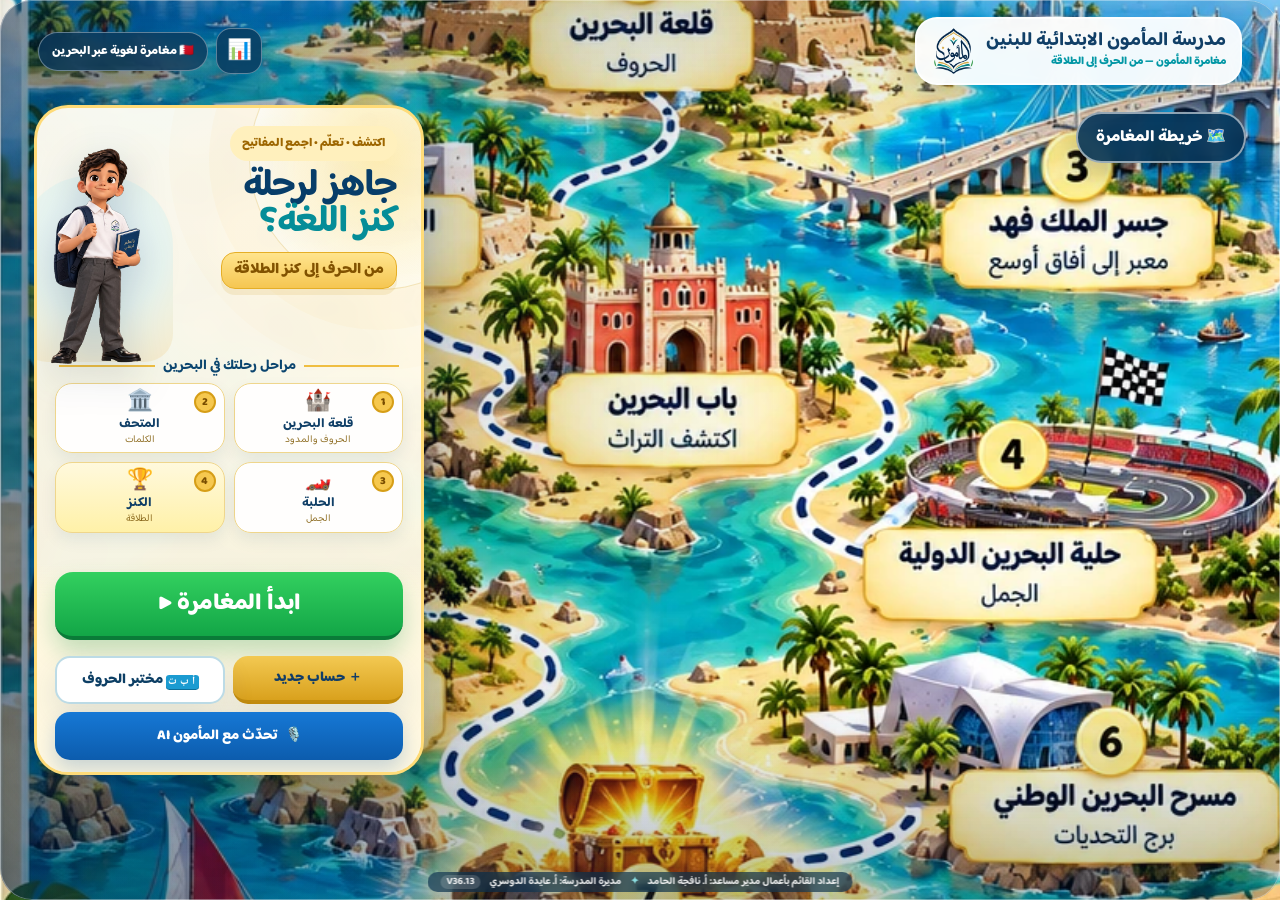
==== commit 36599724: "Activate V36.13 stage checkpoints and animated Mamoun token" ====
--- a/index.html
+++ b/index.html
@@ -75,6 +75,7 @@
 <link rel="stylesheet" href="assets/mamoun-buddy.css?v=3610">
 <link rel="stylesheet" href="assets/v36_10.css?v=3610">
 <link rel="stylesheet" href="assets/v36_12.css?v=3612">
+<link rel="stylesheet" href="assets/v36_13.css?v=3613">
 </head>
 <body>
 <div id="app" class="app">
@@ -142,7 +143,7 @@
       </article>
     </main>
 
-    <footer class="v36-credit"><span>إعداد القائم بأعمال مدير مساعد: <b>أ. نافجة الحامد</b></span><i>✦</i><span>مديرة المدرسة: <b>أ. عايدة الدوسري</b></span><em dir="ltr">V36.12</em></footer>
+    <footer class="v36-credit"><span>إعداد القائم بأعمال مدير مساعد: <b>أ. نافجة الحامد</b></span><i>✦</i><span>مديرة المدرسة: <b>أ. عايدة الدوسري</b></span><em dir="ltr">V36.13</em></footer>
   </section>
   <section id="diagnosticScreen" class="screen diagnostic-screen">
     <div class="top-hud simple">
@@ -178,7 +179,7 @@
       <div class="map-box" id="mapBox">
       <img class="world-art" src="assets/bahrain-home-map.webp?v=365" alt="خريطة مغامرة البحرين" loading="lazy" decoding="async">
       <svg class="learning-route" viewBox="0 0 100 100" preserveAspectRatio="none" aria-hidden="true"><polyline id="learningRouteLine" points=""></polyline></svg>
-      <img id="explorer" class="explorer" src="assets/mascot.webp?v=365" alt="المأمون يتحرك بين المحطات" loading="lazy" decoding="async">
+      <img id="explorer" class="explorer" src="assets/mamoun-buddy.png?v=3613" alt="المأمون يتحرك بين نقاط المهام" loading="eager" decoding="async">
       <div id="sparkles" class="sparkles"></div>
       <!-- مواقع المحطات مطابقة للمعالم المرسومة في الخريطة (نسبة مئوية من الصورة) -->
       <button class="station-node" data-stage="0" style="--x:48.05%;--y:33.73%"><span>1</span><b>قلعة البحرين</b><small>الحروف والحركات</small></button>
@@ -218,6 +219,6 @@
 <script src="assets/config.js?v=365"></script>
 <script src="assets/content.js?v=365"></script>
 <script src="assets/game.js?v=3610"></script>
-<script src="assets/mamoun-buddy.js?v=3612"></script>
+<script src="assets/mamoun-buddy.js?v=3613"></script>
 </body>
 </html>
--- a/assets/v36_12.css
+++ b/assets/v36_12.css
@@ -175,3 +175,57 @@
   #startScreen .v36-copy h1{font-size:32px!important}
   #startScreen .v36-credit{display:none!important}
 }
+
+
+/* V36.12.1 — keep lower controls reachable on short desktop/iPad viewports */
+#startScreen .v36-intro-card{
+  bottom:18px!important;
+  max-height:calc(100vh - 118px)!important;
+  overflow-y:auto!important;
+  overflow-x:hidden!important;
+  scrollbar-width:none;
+}
+#startScreen .v36-intro-card::-webkit-scrollbar{display:none}
+#startScreen .v36-intro-top{
+  min-height:250px!important;
+  padding-top:18px!important;
+}
+#startScreen .v36-mascot-box{
+  height:230px!important;
+  width:162px!important;
+}
+#startScreen .v36-section-title{margin-top:0!important}
+#startScreen .v36-step{
+  min-height:68px!important;
+  padding:8px 8px 7px!important;
+}
+#startScreen .v36-step-icon{font-size:21px!important}
+#startScreen .v36-actions{
+  padding-top:10px!important;
+  padding-bottom:12px!important;
+  background:linear-gradient(180deg,rgba(255,248,224,0),rgba(255,248,224,.98) 18%);
+  position:sticky!important;
+  bottom:0!important;
+  z-index:6!important;
+}
+#startScreen #heroAiBtn{
+  min-height:48px!important;
+  display:flex!important;
+  align-items:center!important;
+  justify-content:center!important;
+}
+@media(max-height:860px) and (min-width:761px){
+  #startScreen .v36-intro-card{top:92px!important;bottom:10px!important}
+  #startScreen .v36-intro-top{min-height:220px!important;padding-top:12px!important}
+  #startScreen .v36-mascot-box{height:205px!important;width:146px!important}
+  #startScreen .v36-copy h1{font-size:35px!important}
+  #startScreen .v36-ribbon{font-size:13px!important;padding:6px 10px!important}
+  #startScreen .v36-section-title{margin-bottom:5px!important}
+  #startScreen .v36-steps{gap:6px!important}
+  #startScreen .v36-step{min-height:60px!important}
+  #startScreen .v36-step-icon{font-size:19px!important}
+  #startScreen .v36-step b{font-size:12px!important}
+  #startScreen .v36-step small{font-size:9px!important}
+  #startScreen .v36-start-btn{min-height:54px!important;font-size:20px!important}
+  #startScreen .v36-secondary-actions .big-btn{min-height:43px!important}
+}
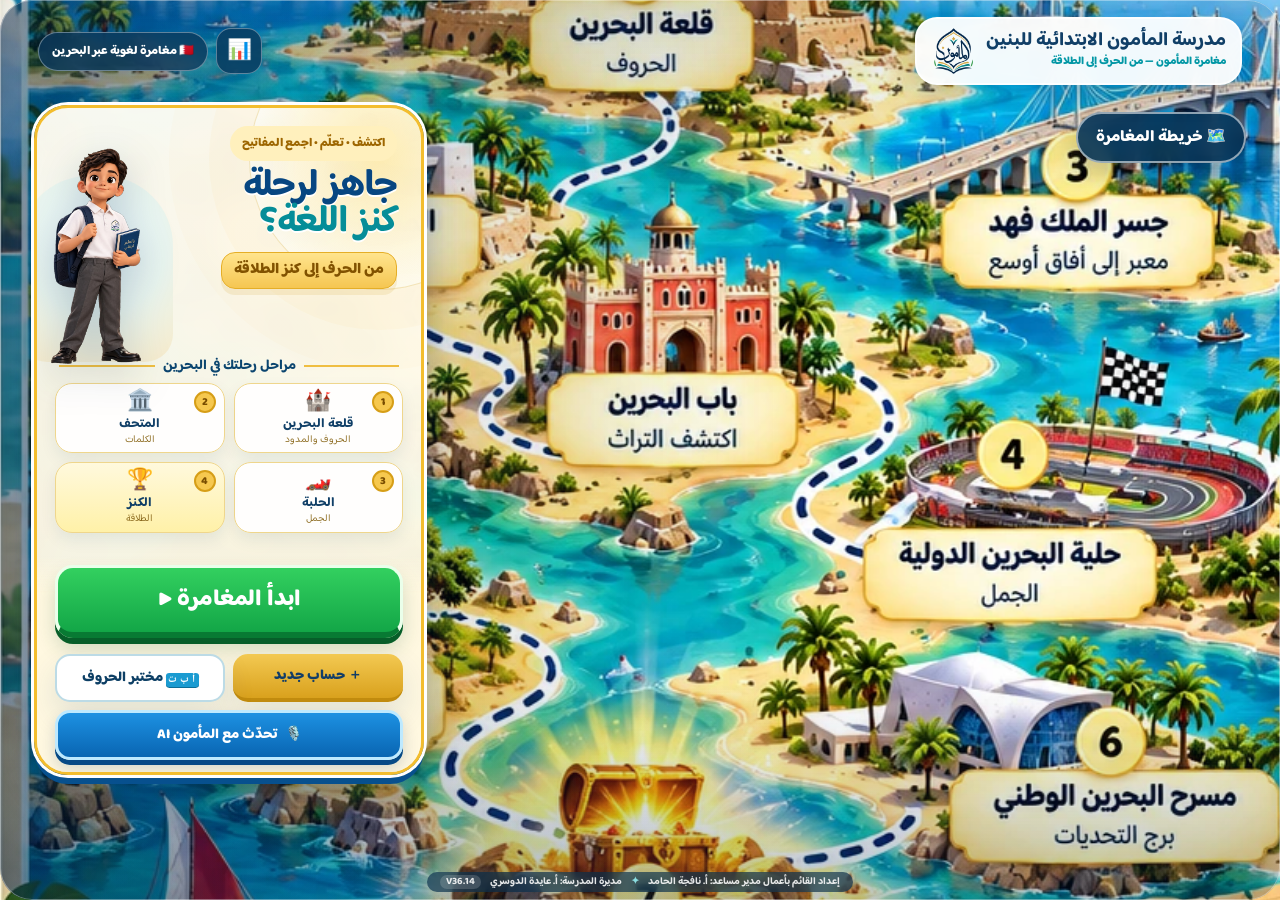
==== commit 78b2ee07: "Enable V36.14 full interactive 3D game UI" ====
--- a/index.html
+++ b/index.html
@@ -76,6 +76,7 @@
 <link rel="stylesheet" href="assets/v36_10.css?v=3610">
 <link rel="stylesheet" href="assets/v36_12.css?v=3612">
 <link rel="stylesheet" href="assets/v36_13.css?v=3613">
+<link rel="stylesheet" href="assets/v36_14.css?v=3614">
 </head>
 <body>
 <div id="app" class="app">
@@ -143,7 +144,7 @@
       </article>
     </main>
 
-    <footer class="v36-credit"><span>إعداد القائم بأعمال مدير مساعد: <b>أ. نافجة الحامد</b></span><i>✦</i><span>مديرة المدرسة: <b>أ. عايدة الدوسري</b></span><em dir="ltr">V36.13</em></footer>
+    <footer class="v36-credit"><span>إعداد القائم بأعمال مدير مساعد: <b>أ. نافجة الحامد</b></span><i>✦</i><span>مديرة المدرسة: <b>أ. عايدة الدوسري</b></span><em dir="ltr">V36.14</em></footer>
   </section>
   <section id="diagnosticScreen" class="screen diagnostic-screen">
     <div class="top-hud simple">
@@ -218,7 +219,7 @@
 </div>
 <script src="assets/config.js?v=365"></script>
 <script src="assets/content.js?v=365"></script>
-<script src="assets/game.js?v=3610"></script>
-<script src="assets/mamoun-buddy.js?v=3613"></script>
+<script src="assets/game.js?v=3614"></script>
+<script src="assets/mamoun-buddy.js?v=3614"></script>
 </body>
 </html>
--- a/assets/v36_13.css
+++ b/assets/v36_13.css
@@ -0,0 +1,70 @@
+/* V36.13 — animated Mamoun checkpoint token */
+#mapBox .mamoun-token-wrap{
+  position:absolute;z-index:14;pointer-events:none;
+  width:calc(var(--mw)*.078);height:calc(var(--mw)*.108);
+  min-width:60px;min-height:86px;
+  transform:translate(-50%,-84%);
+  transition:left .88s cubic-bezier(.2,.86,.2,1),top .88s cubic-bezier(.2,.86,.2,1);
+  filter:drop-shadow(0 12px 9px rgba(0,0,0,.27));
+}
+#mapBox .mamoun-token-wrap #explorer{
+  position:relative!important;left:auto!important;top:auto!important;
+  width:100%!important;height:100%!important;object-fit:contain!important;
+  transform:none!important;margin:0!important;
+  animation:mamounPartyIdle 1.35s ease-in-out infinite!important;
+}
+#mapBox .mamoun-token-wrap.moving #explorer{animation:mamounPartyMove .26s ease-in-out infinite!important}
+#mapBox .mamoun-token-wrap.celebrate #explorer{animation:mamounPartyWin .88s cubic-bezier(.16,.84,.29,1.25) both!important}
+#mapBox .mamoun-token-wrap::after{
+  content:"";position:absolute;left:50%;bottom:2%;width:52%;height:8%;
+  transform:translateX(-50%);border-radius:50%;background:rgba(3,30,55,.28);
+  filter:blur(2px);z-index:-1;animation:mamounShadow 1.35s ease-in-out infinite;
+}
+#mapBox .mamoun-game-mood{
+  position:absolute;left:50%;top:-10%;transform:translate(-50%,-100%);
+  padding:5px 9px;border-radius:999px;white-space:nowrap;
+  background:#fff;border:2px solid #f3c952;color:#0d3f65;
+  font-weight:900;font-size:calc(var(--mw)*.0105);
+  box-shadow:0 5px 14px rgba(0,0,0,.2);
+}
+#mapBox .path-dot.stage-checkpoint::after{
+  content:attr(data-step);position:absolute;left:50%;top:calc(100% + 2px);
+  transform:translateX(-50%);display:grid;place-items:center;
+  min-width:17px;height:17px;padding:0 3px;border-radius:999px;
+  background:rgba(4,48,79,.92);color:#fff;border:1px solid rgba(255,255,255,.85);
+  font-size:9px;font-weight:900;box-shadow:0 2px 5px rgba(0,0,0,.24);
+}
+#mapBox .path-dot.current-checkpoint{z-index:13}
+#mapBox .path-dot.current-checkpoint span{
+  width:31px!important;height:31px!important;
+  background:#ffd34f!important;color:#684900!important;border-color:#fff!important;
+  box-shadow:0 0 0 5px rgba(255,211,79,.36),0 0 0 10px rgba(255,255,255,.18),0 5px 10px rgba(0,0,0,.3)!important;
+  animation:checkpointGlow 1s ease-in-out infinite!important;
+}
+#mapBox .path-dot.done span{background:#20b863!important;border-color:#effff5!important;color:#fff!important}
+@keyframes mamounPartyIdle{
+  0%,100%{transform:translateY(0) rotate(-1.5deg) scale(1)}
+  25%{transform:translateY(-7px) rotate(1.8deg) scale(1.025)}
+  50%{transform:translateY(-1px) rotate(-.8deg) scale(1.01)}
+  75%{transform:translateY(-5px) rotate(1.2deg) scale(1.02)}
+}
+@keyframes mamounPartyMove{
+  0%,100%{transform:translateY(0) rotate(-5deg) scale(1.03)}
+  50%{transform:translateY(-11px) rotate(5deg) scale(1.07)}
+}
+@keyframes mamounPartyWin{
+  0%{transform:translateY(0) scale(1) rotate(0)}
+  30%{transform:translateY(-24px) scale(1.12) rotate(-8deg)}
+  55%{transform:translateY(-8px) scale(1.08) rotate(8deg)}
+  78%{transform:translateY(-15px) scale(1.1) rotate(-4deg)}
+  100%{transform:translateY(0) scale(1) rotate(0)}
+}
+@keyframes mamounShadow{
+  0%,100%{transform:translateX(-50%) scale(1);opacity:.28}
+  50%{transform:translateX(-50%) scale(.72);opacity:.15}
+}
+@keyframes checkpointGlow{0%,100%{transform:scale(1)}50%{transform:scale(1.17)}}
+@media(max-width:700px){
+  #mapBox .mamoun-token-wrap{width:calc(var(--mw)*.085);height:calc(var(--mw)*.116);min-width:48px;min-height:68px}
+  #mapBox .mamoun-game-mood{font-size:8px;padding:4px 6px}
+}
--- a/assets/v36_14.css
+++ b/assets/v36_14.css
@@ -0,0 +1,563 @@
+/* =========================================================
+   مغامرة المأمون V36.14 — 3D PARTY BOARD GAME THEME
+   Visual redesign only: keeps all existing educational logic,
+   accounts, progress, Supabase, OpenAI, audio and activities.
+   ========================================================= */
+
+:root{
+ --party-blue:#0754a8;
+ --party-blue2:#063f84;
+ --party-deep:#052f67;
+ --party-sky:#21a8e7;
+ --party-gold:#ffd34f;
+ --party-gold2:#e7a915;
+ --party-cream:#fff9e9;
+ --party-cream2:#f7e7bd;
+ --party-green:#24bd5c;
+ --party-green2:#139444;
+ --party-red:#ef4c43;
+ --party-shadow:0 12px 0 rgba(3,41,83,.18),0 18px 30px rgba(0,28,61,.26);
+ --party-soft:0 12px 28px rgba(0,37,76,.22);
+}
+
+/* ---------- shared glossy game controls ---------- */
+#app button{ -webkit-tap-highlight-color:transparent }
+#app .big-btn,#app .control-btn,#app .choice,#app .token,#app .match-card,#app .alpha-btn{
+ transition:transform .14s ease,filter .14s ease,box-shadow .14s ease;
+}
+@media(hover:hover) and (pointer:fine){
+ #app .big-btn:hover,#app .control-btn:hover,#app .choice:hover,#app .token:hover,#app .match-card:hover,#app .alpha-btn:hover{
+  transform:translateY(-3px);filter:brightness(1.035)
+ }
+}
+#app .big-btn:active,#app .control-btn:active,#app .choice:active,#app .token:active,#app .match-card:active{
+ transform:translateY(2px)!important;
+ box-shadow:0 3px 0 rgba(3,49,91,.25)!important;
+}
+
+/* ---------- 3D top HUD, matching the reference ---------- */
+#app .top-hud{
+ height:74px!important;
+ padding:8px 18px!important;
+ background:linear-gradient(180deg,#0a65bc 0%,#06498e 56%,#05386f 100%)!important;
+ border-bottom:3px solid #f7c53a!important;
+ box-shadow:0 8px 20px rgba(0,33,71,.28),inset 0 1px 0 rgba(255,255,255,.32)!important;
+ color:#fff!important;
+}
+#app .profile-chip,#app .hud-pill,#app .toggle-btn,#app .round-btn{
+ background:linear-gradient(180deg,#1676c9,#084b91)!important;
+ border:2px solid rgba(129,213,255,.75)!important;
+ box-shadow:inset 0 2px 0 rgba(255,255,255,.25),0 5px 0 #033871,0 8px 15px rgba(0,23,54,.24)!important;
+ color:#fff!important;
+ border-radius:18px!important;
+}
+#app .profile-chip{padding:5px 12px 5px 7px!important;border-radius:999px!important}
+#app .profile-chip img{
+ width:50px!important;height:50px!important;
+ border:3px solid #fff!important;box-shadow:0 0 0 3px #50bfff!important;
+ background:#fff!important
+}
+#app .profile-chip b{font-size:17px!important}
+#app .hud-pill{min-height:48px!important;display:flex!important;align-items:center!important;gap:7px!important;padding:8px 15px!important;font-size:17px!important}
+#app .hud-title{
+ background:linear-gradient(180deg,#1269b8,#073f80);
+ border:2px solid #58bfff;border-radius:20px;padding:9px 18px;
+ box-shadow:inset 0 2px 0 rgba(255,255,255,.22),0 5px 0 #043365;
+ color:#fff!important
+}
+
+/* ---------- WORLD: 3D board map ---------- */
+#worldScreen{
+ background:linear-gradient(180deg,#0f8fc0,#08668e)!important;
+}
+#worldScreen .world{
+ background:linear-gradient(180deg,#1aa6d3,#09759c)!important;
+}
+#mapBox{
+ border:5px solid rgba(255,255,255,.92)!important;
+ border-radius:28px!important;
+ overflow:hidden!important;
+ box-shadow:0 0 0 4px #f3bd31,0 18px 32px rgba(0,31,63,.34)!important;
+ background:#79daf2!important
+}
+#mapBox .world-art{
+ filter:saturate(1.16) contrast(1.06) brightness(1.03)!important;
+ transform:scale(1.012);
+}
+
+/* Make the route look raised rather than like a flat line */
+#mapBox .learning-route path,#mapBox .learning-route polyline{
+ stroke:#fff3b2!important;
+ stroke-width:1.15!important;
+ stroke-dasharray:2.2 1.65!important;
+ filter:drop-shadow(0 3px 0 #c88810) drop-shadow(0 5px 3px rgba(0,0,0,.35))!important;
+ animation:routeDash 1.9s linear infinite!important;
+}
+#mapBox .learning-route #learningRouteDone{
+ stroke:#ffd331!important;
+ stroke-width:1.7!important;
+ stroke-dasharray:none!important;
+ filter:drop-shadow(0 2px 0 #bb7c06) drop-shadow(0 0 7px rgba(255,215,53,.9))!important
+}
+
+/* Stage labels: compact blue/gold badges, no grey cards */
+#mapBox .station-node{
+ width:auto!important;height:auto!important;min-width:118px!important;
+ padding:7px 14px 7px 42px!important;
+ display:flex!important;align-items:center!important;justify-content:center!important;
+ background:linear-gradient(180deg,#146bb9,#073c79)!important;
+ border:2.5px solid #ffd34f!important;border-radius:999px!important;
+ box-shadow:inset 0 2px 0 rgba(255,255,255,.28),0 5px 0 #073269,0 9px 16px rgba(0,30,65,.31)!important;
+ color:white!important;z-index:9!important;
+ overflow:visible!important;
+}
+#mapBox .station-node span{
+ position:absolute!important;left:-17px!important;top:50%!important;
+ transform:translateY(-50%)!important;
+ width:42px!important;height:42px!important;margin:0!important;
+ display:grid!important;place-items:center!important;
+ border-radius:50%!important;
+ background:radial-gradient(circle at 35% 25%,#fff6b4 0 10%,#ffd83c 28%,#f2b619 72%,#bd7900 100%)!important;
+ border:3px solid #fff!important;
+ box-shadow:0 0 0 3px #f0ae12,0 5px 8px rgba(0,0,0,.25)!important;
+ color:#6a4600!important;font-size:20px!important;font-weight:1000!important;
+}
+#mapBox .station-node b{
+ background:none!important;color:#fff!important;box-shadow:none!important;
+ padding:0!important;margin:0!important;font-size:14px!important;
+ white-space:nowrap!important;text-shadow:0 2px 0 rgba(0,0,0,.22)!important
+}
+#mapBox .station-node small,#mapBox .station-node .node-missions{display:none!important}
+#mapBox .station-node .node-stars{
+ position:absolute!important;top:calc(100% + 4px)!important;left:50%!important;
+ transform:translateX(-50%)!important;font-size:11px!important;
+ color:#ffd84d!important;text-shadow:0 2px 3px #063a70!important;
+ width:auto!important;height:auto!important;border:0!important;box-shadow:none!important;background:none!important
+}
+#mapBox .station-node.current{
+ box-shadow:inset 0 2px 0 rgba(255,255,255,.35),0 5px 0 #073269,0 0 0 5px rgba(255,211,79,.34),0 0 22px #ffd34f!important
+}
+#mapBox .station-node.current span{animation:partyStagePulse 1s ease-in-out infinite!important}
+#mapBox .station-node.done{
+ background:linear-gradient(180deg,#26c969,#118c46)!important;border-color:#f5ffbd!important
+}
+#mapBox .station-node.done span{
+ background:radial-gradient(circle at 30% 20%,#dffff0,#3bd778 48%,#15904b 100%)!important;
+ color:#fff!important
+}
+#mapBox .station-node.locked{
+ filter:none!important;opacity:.72!important;
+ background:linear-gradient(180deg,#8d9aa8,#616d79)!important;border-color:#e4e8eb!important
+}
+
+/* Raised board spaces */
+#mapBox .path-dot.stage-checkpoint{
+ width:48px!important;height:48px!important;min-width:48px!important;min-height:48px!important;
+ z-index:10!important;overflow:visible!important
+}
+#mapBox .path-dot.stage-checkpoint span{
+ width:34px!important;height:34px!important;min-width:34px!important;min-height:34px!important;
+ border:3px solid #fff!important;border-radius:50%!important;
+ background:radial-gradient(circle at 34% 24%,#f8fbff 0 12%,#a8b3bd 30%,#65717d 76%,#414a54 100%)!important;
+ color:#fff!important;font-size:13px!important;font-weight:1000!important;
+ box-shadow:0 0 0 3px #737f8a,0 6px 0 #48515a,0 10px 14px rgba(0,0,0,.32)!important;
+ text-shadow:0 1px 2px rgba(0,0,0,.4)!important
+}
+#mapBox .path-dot.stage-checkpoint::before{
+ content:"";position:absolute;left:50%;bottom:2px;transform:translateX(-50%);
+ width:34px;height:9px;border-radius:50%;background:rgba(0,26,51,.26);filter:blur(2px);z-index:-1
+}
+#mapBox .path-dot.stage-checkpoint::after{
+ content:attr(data-step)!important;position:absolute!important;left:50%!important;top:calc(100% + 5px)!important;
+ transform:translateX(-50%)!important;width:18px!important;height:18px!important;min-width:18px!important;
+ display:grid!important;place-items:center!important;border-radius:50%!important;
+ background:#073e7c!important;color:#fff!important;border:2px solid #fff!important;
+ font-size:9px!important;font-weight:1000!important;box-shadow:0 3px 5px rgba(0,0,0,.24)!important
+}
+#mapBox .path-dot.done span{
+ background:radial-gradient(circle at 30% 20%,#effff4 0 10%,#35d36d 30%,#16934a 78%,#0d6d35 100%)!important;
+ box-shadow:0 0 0 3px #dfffe8,0 6px 0 #0d7538,0 10px 14px rgba(0,0,0,.25)!important;
+ color:#fff!important
+}
+#mapBox .path-dot.done::after{background:#138b43!important}
+#mapBox .path-dot.current-checkpoint span,#mapBox .path-dot.next span{
+ background:radial-gradient(circle at 32% 20%,#fffde5 0 12%,#ffe04e 32%,#f3b51b 76%,#bf7700 100%)!important;
+ color:#684600!important;
+ box-shadow:0 0 0 3px #fff7c1,0 6px 0 #bd7a07,0 0 0 9px rgba(255,212,57,.28),0 0 20px #ffd23f!important;
+ animation:partyCheckpointPulse 1s ease-in-out infinite!important
+}
+#mapBox .path-dot.current-checkpoint::after,#mapBox .path-dot.next::after{background:#d7980b!important}
+#mapBox .path-dot.tomorrow span{
+ background:radial-gradient(circle at 32% 20%,#fffce7,#ffd14d 40%,#9c6b11 100%)!important
+}
+#mapBox .path-dot.armed span{transform:scale(1.1)!important}
+
+/* Mamoun is a large 3D game token */
+#mapBox .mamoun-token-wrap{
+ width:calc(var(--mw)*.092)!important;height:calc(var(--mw)*.132)!important;
+ min-width:72px!important;min-height:104px!important;z-index:14!important;
+ filter:drop-shadow(0 15px 9px rgba(0,0,0,.3))!important
+}
+#mapBox .mamoun-token-wrap::after{
+ bottom:-1%!important;width:58%!important;height:9%!important;background:rgba(5,30,45,.32)!important
+}
+#mapBox .mamoun-token-wrap #explorer{
+ filter:saturate(1.08) brightness(1.04)!important;
+ animation:partyMamounIdle 1.25s ease-in-out infinite!important
+}
+#mapBox .mamoun-token-wrap.moving #explorer{animation:partyMamounRun .24s ease-in-out infinite!important}
+#mapBox .mamoun-token-wrap.celebrate #explorer{animation:partyMamounWin .9s cubic-bezier(.16,.84,.29,1.25) both!important}
+#mapBox .mamoun-game-mood{
+ top:-3%!important;padding:6px 10px!important;
+ background:linear-gradient(180deg,#fff,#fff4c9)!important;border:2px solid #ffd34f!important;
+ color:#074681!important;box-shadow:0 4px 0 #d69c12,0 8px 14px rgba(0,0,0,.2)!important;
+ font-size:11px!important
+}
+
+/* Mission panel = ivory + blue + gold game card */
+#worldScreen .mission-panel{
+ top:14px!important;right:14px!important;width:min(330px,29vw)!important;
+ padding:14px!important;border:4px solid #f3bb2a!important;border-radius:28px!important;
+ background:linear-gradient(180deg,#fffef4,#fff7df)!important;
+ box-shadow:0 0 0 3px #fff,0 10px 0 #0a4d8f,0 20px 32px rgba(0,28,61,.34)!important;
+ overflow:hidden!important
+}
+#worldScreen .mission-panel::before{
+ content:"خريطة المغامرة";
+ display:block;margin:-14px -14px 12px;padding:13px 16px;
+ background:linear-gradient(180deg,#1168b5,#073d7a);
+ color:#fff;border-bottom:3px solid #f3bb2a;
+ font-size:21px;font-weight:1000;text-align:center;text-shadow:0 2px 0 rgba(0,0,0,.2)
+}
+#worldScreen .mission-zone{
+ display:inline-flex!important;padding:5px 10px!important;border-radius:999px!important;
+ background:#fff0b4!important;color:#8a5a00!important;font-size:11px!important;font-weight:1000!important
+}
+#worldScreen .mission-panel h3{
+ margin:7px 0 4px!important;font-size:24px!important;color:#073f7d!important
+}
+#worldScreen .mission-panel>strong{color:#a86d00!important;font-size:13px!important}
+#worldScreen .mission-panel p{font-size:12px!important;line-height:1.45!important;margin:6px 0!important;color:#345b75!important}
+#worldScreen .can-do{
+ padding:9px 10px!important;margin-top:8px!important;border-radius:15px!important;
+ background:#fff!important;border:2px dashed #efb326!important;color:#684b12!important;font-size:12px!important
+}
+#worldScreen .mission-list{margin-top:8px!important}
+#worldScreen .ml-head{display:flex!important;justify-content:space-between!important;align-items:center!important;margin-bottom:7px!important;font-size:12px!important}
+#worldScreen .ml-item{
+ width:100%!important;min-height:48px!important;margin:6px 0!important;padding:7px 9px!important;
+ display:grid!important;grid-template-columns:38px minmax(0,1fr) auto!important;align-items:center!important;gap:7px!important;
+ background:linear-gradient(180deg,#fff,#fffaf0)!important;border:2px solid #eed59b!important;border-radius:15px!important;
+ box-shadow:0 3px 0 #e4c170!important;color:#0b477f!important;text-align:right!important
+}
+#worldScreen .ml-item.next{border-color:#f1b923!important;box-shadow:0 3px 0 #cc8b0b,0 0 0 3px rgba(255,209,61,.16)!important}
+#worldScreen .ml-item.done{border-color:#7bd49c!important;background:linear-gradient(180deg,#f4fff7,#e9faef)!important;box-shadow:0 3px 0 #42a866!important}
+#worldScreen .ml-item.locked{filter:grayscale(.65);opacity:.63!important}
+#worldScreen .ml-icon{font-size:21px!important}
+#worldScreen .ml-text b{font-size:12px!important}
+#worldScreen .ml-text .gloss{font-size:9px!important}
+#worldScreen .mission-bottom>span{
+ background:linear-gradient(180deg,#fff8d6,#ffe99a)!important;border:2px solid #f2c442!important;color:#775100!important;
+ border-radius:14px!important;padding:7px!important
+}
+#worldScreen #enterStageBtn{
+ min-height:54px!important;border-radius:18px!important;
+ background:linear-gradient(180deg,#38da68,#14a447)!important;
+ border:3px solid #e8ffe8!important;border-bottom:6px solid #087c35!important;
+ box-shadow:0 5px 0 #075d2b,0 8px 16px rgba(0,83,38,.22)!important;
+ color:#fff!important;font-size:18px!important
+}
+
+/* Bottom nav floating game dock */
+#worldScreen .game-nav{
+ position:absolute!important;left:50%!important;bottom:12px!important;transform:translateX(-50%)!important;
+ width:min(680px,72vw)!important;height:66px!important;padding:5px 7px!important;
+ display:flex!important;gap:4px!important;
+ background:linear-gradient(180deg,#0b5ca7,#07386f)!important;
+ border:3px solid #f4bf2c!important;border-radius:22px!important;
+ box-shadow:inset 0 2px 0 rgba(255,255,255,.2),0 7px 0 #052d5e,0 13px 24px rgba(0,24,52,.28)!important;
+ z-index:25!important
+}
+#worldScreen .game-nav button{
+ min-width:0!important;flex:1!important;border-radius:14px!important;color:#eaf7ff!important;font-size:20px!important
+}
+#worldScreen .game-nav button span{font-size:10px!important;font-weight:900!important}
+#worldScreen .game-nav button.active{
+ background:linear-gradient(180deg,#ffd94f,#eaaa12)!important;color:#5b3b00!important;
+ box-shadow:inset 0 2px 0 rgba(255,255,255,.45),0 4px 0 #b97800!important
+}
+
+/* ---------- ACTIVITY SCREENS: real interactive 3D game ---------- */
+#stageScreen{
+ background:linear-gradient(180deg,#168fbd,#075f8a)!important
+}
+#stageScreen .stage-bg{
+ background-image:
+  linear-gradient(rgba(0,71,111,.08),rgba(0,44,76,.2)),
+  url('bahrain-world.webp?v=33')!important;
+ background-size:cover!important;background-position:center!important;
+ filter:saturate(1.15) brightness(1.04)!important
+}
+#stageScreen .stage-layout{
+ grid-template-columns:minmax(190px,240px) minmax(0,1fr)!important;
+ gap:18px!important;width:min(1320px,96vw)!important;padding:14px 0 20px!important
+}
+#stageScreen .coach{
+ background:linear-gradient(180deg,rgba(255,255,255,.95),rgba(255,247,219,.95))!important;
+ border:4px solid #f3bb2c!important;border-radius:30px!important;
+ box-shadow:0 0 0 3px #fff,0 8px 0 #0b4a85,0 17px 30px rgba(0,32,64,.27)!important;
+ padding:13px!important
+}
+#stageScreen .coach img{
+ width:min(185px,100%)!important;max-height:260px!important;
+ filter:drop-shadow(0 10px 7px rgba(0,0,0,.18))!important;
+ animation:partyMamounCoach 1.8s ease-in-out infinite!important
+}
+#stageScreen .coach-talk{
+ background:linear-gradient(180deg,#fff,#edf9ff)!important;border:2px solid #9dddf7!important;
+ border-radius:18px!important;box-shadow:0 4px 0 #c8eaf7!important
+}
+#stageScreen .coach-talk b{color:#07529b!important}
+#stageScreen .skill-progress .bar{
+ height:15px!important;border:2px solid #fff!important;background:#c6d7e3!important;
+ box-shadow:inset 0 2px 4px rgba(0,0,0,.15)!important
+}
+#stageScreen .skill-progress .bar b{background:linear-gradient(90deg,#24c867,#ffd34f)!important}
+
+#stageScreen .activity-board,#writeScreen .activity-board,#checkScreen .activity-board,#labScreen .lab-content{
+ background:
+  radial-gradient(circle at 50% 0,rgba(255,255,255,.9),transparent 23%),
+  linear-gradient(180deg,#fffdf3 0%,#fff6d9 100%)!important;
+ border:6px solid #c88b1a!important;
+ border-radius:34px!important;
+ box-shadow:0 0 0 4px #ffe78d,0 9px 0 #87570d,0 20px 36px rgba(0,27,56,.32),inset 0 2px 0 #fff!important;
+ position:relative!important;
+}
+#stageScreen .activity-board::before,#writeScreen .activity-board::before,#checkScreen .activity-board::before{
+ content:"";position:absolute;inset:7px;border:2px solid rgba(137,82,12,.16);border-radius:25px;pointer-events:none
+}
+#stageScreen .activity-title h2,#writeScreen .activity-title h2,#checkScreen .activity-title h2{
+ display:inline-block!important;padding:9px 23px!important;margin:3px auto 7px!important;
+ background:linear-gradient(180deg,#136dc1,#074384)!important;color:#fff!important;
+ border:3px solid #72c8ff!important;border-radius:22px!important;
+ box-shadow:inset 0 2px 0 rgba(255,255,255,.27),0 5px 0 #052f66!important;
+ text-shadow:0 2px 0 rgba(0,0,0,.2)!important
+}
+#stageScreen .cefr-tag{
+ background:linear-gradient(180deg,#fff7c9,#ffe284)!important;color:#805500!important;border:2px solid #efb627!important;
+ border-radius:999px!important;font-weight:1000!important
+}
+#stageScreen .activity-target{
+ background:linear-gradient(180deg,#fff,#fff8e8)!important;
+ border:3px solid #e8c777!important;border-radius:24px!important;
+ box-shadow:inset 0 2px 0 #fff,0 6px 0 #d8b35c!important
+}
+
+/* Play / slow / generic controls */
+#stageScreen .control-btn,#writeScreen .control-btn,#checkScreen .control-btn{
+ background:linear-gradient(180deg,#1da5ee,#0875c5)!important;
+ color:#fff!important;border:3px solid #bde9ff!important;border-bottom:6px solid #055b9e!important;
+ box-shadow:0 5px 0 #06497d,0 8px 13px rgba(0,53,101,.18)!important;border-radius:18px!important
+}
+#stageScreen .control-btn:nth-child(even){background:linear-gradient(180deg,#ffb32b,#eb7c0f)!important;border-color:#ffe5aa!important;border-bottom-color:#af5200!important}
+
+/* Multiple choice = 3D colored pads like the reference */
+#stageScreen .choice-grid{gap:16px!important}
+#stageScreen .choice{
+ min-height:82px!important;border:4px solid #fff!important;border-radius:22px!important;
+ color:#fff!important;text-shadow:0 2px 0 rgba(0,0,0,.18)!important;
+ box-shadow:inset 0 3px 0 rgba(255,255,255,.28),0 8px 0 #075294,0 12px 18px rgba(0,38,77,.22)!important
+}
+#stageScreen .choice:nth-child(3n+1){background:linear-gradient(180deg,#35ce68,#149447)!important;box-shadow:inset 0 3px 0 rgba(255,255,255,.28),0 8px 0 #0c6d34,0 12px 18px rgba(0,38,77,.22)!important}
+#stageScreen .choice:nth-child(3n+2){background:linear-gradient(180deg,#259ee9,#0866b7)!important}
+#stageScreen .choice:nth-child(3n+3){background:linear-gradient(180deg,#ffb22c,#ec7f10)!important;box-shadow:inset 0 3px 0 rgba(255,255,255,.28),0 8px 0 #ac5200,0 12px 18px rgba(0,38,77,.22)!important}
+#stageScreen .choice.correct{background:linear-gradient(180deg,#45dd78,#149847)!important;border-color:#e8ffe8!important}
+#stageScreen .choice.wrong{background:linear-gradient(180deg,#ff7169,#d93832)!important;border-color:#ffe1df!important;box-shadow:0 8px 0 #9b221e!important}
+
+/* Letter hunt = glossy floating bubbles */
+#stageScreen .hunt-letter{
+ border:4px solid #fff6c3!important;border-radius:50%!important;
+ background:radial-gradient(circle at 32% 22%,#fffbd1 0 12%,#ffd635 28%,#f19b12 68%,#a95b00 100%)!important;
+ box-shadow:0 0 0 4px #ffc51f,0 8px 0 #a76500,0 12px 18px rgba(0,0,0,.2)!important
+}
+#stageScreen .hunt-grid{gap:16px!important}
+#stageScreen .bubble{
+ border:3px solid rgba(255,255,255,.94)!important;
+ background:radial-gradient(circle at 30% 22%,rgba(255,255,255,.95) 0 13%,rgba(214,246,255,.83) 29%,rgba(88,193,235,.58) 76%,rgba(12,107,170,.66) 100%)!important;
+ box-shadow:inset -8px -10px 15px rgba(0,87,150,.18),inset 8px 8px 15px rgba(255,255,255,.5),0 8px 0 rgba(6,85,136,.35),0 12px 18px rgba(0,40,74,.18)!important;
+ animation:partyBubble 2.4s ease-in-out infinite!important
+}
+#stageScreen .bubble.pop{
+ background:radial-gradient(circle at 30% 22%,#fffbd1,#4cdb7b 45%,#168b46)!important
+}
+
+/* Syllables, words, sentence tokens */
+#stageScreen .syl-tile,#stageScreen .token,#stageScreen .letter-tile,#stageScreen .match-card{
+ border:3px solid #fff!important;border-radius:19px!important;
+ background:linear-gradient(180deg,#168fe0,#075aa7)!important;color:#fff!important;
+ box-shadow:inset 0 2px 0 rgba(255,255,255,.28),0 6px 0 #05437e,0 10px 15px rgba(0,40,75,.18)!important;
+ text-shadow:0 2px 0 rgba(0,0,0,.16)!important
+}
+#stageScreen .sentence-slots{
+ background:linear-gradient(180deg,#fff9db,#f7e5a8)!important;border:3px dashed #d69c1a!important;
+ box-shadow:inset 0 3px 8px rgba(127,81,0,.09)!important
+}
+#stageScreen .goal-card{
+ background:linear-gradient(180deg,#effaff,#dff2fb)!important;border:2px solid #9fdaf5!important;border-radius:20px!important;padding:10px!important
+}
+
+/* Race = glossy party race track */
+#stageScreen .race-track{
+ height:170px!important;border:7px solid #f3bd31!important;border-radius:28px!important;
+ background:linear-gradient(180deg,#34485c,#17293a)!important;
+ box-shadow:0 0 0 4px #fff,0 8px 0 #84580d,0 14px 23px rgba(0,0,0,.24)!important
+}
+#stageScreen .player-car,#stageScreen .rival-car{font-size:52px!important;filter:drop-shadow(0 5px 3px rgba(0,0,0,.3))}
+
+/* Feedback and completion */
+#stageScreen .feedback{
+ border:2px solid #99d7ef!important;border-radius:17px!important;background:linear-gradient(180deg,#f4fcff,#e8f7fd)!important;
+ box-shadow:0 4px 0 #c5e5f0!important
+}
+#stageScreen .feedback.good{background:linear-gradient(180deg,#f2fff5,#dcf7e5)!important;border-color:#82d59f!important;box-shadow:0 4px 0 #66bc84!important}
+#stageScreen .feedback.bad{background:linear-gradient(180deg,#fff7f5,#ffe5e1)!important;border-color:#eca49e!important;box-shadow:0 4px 0 #d77a73!important}
+#stageScreen .stage-finish .trophy{filter:drop-shadow(0 9px 5px rgba(0,0,0,.22))!important}
+#stageScreen .stage-finish{
+ border-radius:28px!important;background:radial-gradient(circle at 50% 35%,rgba(255,224,77,.34),transparent 45%)!important
+}
+
+/* ---------- Writing = wood + dark learning board ---------- */
+#writeScreen,#checkScreen,#labScreen{
+ background:
+  linear-gradient(rgba(0,79,124,.1),rgba(0,49,82,.25)),
+  url('bahrain-world.webp?v=33') center/cover!important
+}
+#writeScreen .trace-wrap,#labScreen .trace-wrap{
+ background:linear-gradient(180deg,#0b4f91,#06386d)!important;
+ border:10px solid #9b601b!important;
+ box-shadow:0 0 0 4px #e0a33b,0 8px 0 #5e360d,0 16px 25px rgba(0,0,0,.25),inset 0 0 0 3px rgba(255,255,255,.1)!important;
+ border-radius:26px!important
+}
+#writeScreen .trace-wrap::before,#labScreen .trace-wrap::before{border-color:rgba(255,255,255,.25)!important}
+#writeScreen .trace-actions .big-btn,#labScreen .trace-actions .big-btn{
+ border:3px solid #fff!important;border-radius:20px!important;box-shadow:0 6px 0 rgba(0,52,91,.3)!important
+}
+
+/* ---------- Profile/admin/lab cards keep same game language ---------- */
+#profileScreen,#adminScreen,#labScreen,#writeScreen,#checkScreen{
+ background-color:#0a6e99!important
+}
+#profileScreen .profile-content,#adminScreen .admin-content,#labScreen .lab-content{
+ border-radius:30px!important
+}
+#profileScreen .metric,#profileScreen .skill-card,#adminScreen .admin-card,#adminScreen .metric{
+ border:3px solid #f1c24b!important;border-radius:20px!important;
+ background:linear-gradient(180deg,#fffef5,#fff7df)!important;
+ box-shadow:0 5px 0 #d4a23b,0 10px 18px rgba(0,49,86,.12)!important
+}
+
+/* ---------- AI panel: same blue/gold game UI ---------- */
+.mamoun-buddy-panel{
+ border:5px solid #f1bc2c!important;border-radius:32px!important;
+ box-shadow:0 0 0 4px #fff,0 12px 0 #06417d,0 25px 48px rgba(0,23,54,.38)!important;
+ overflow:hidden!important
+}
+.mamoun-buddy-panel .mb-head{
+ background:linear-gradient(180deg,#126fc3,#073e7c)!important;border-bottom:4px solid #f1bc2c!important;color:#fff!important
+}
+.mamoun-buddy-panel .mb-main-action{
+ background:linear-gradient(180deg,#34d96a,#149e46)!important;border:3px solid #eaffed!important;
+ box-shadow:0 6px 0 #087832,0 10px 17px rgba(0,82,37,.2)!important
+}
+.mamoun-buddy-panel .mb-mini{
+ background:linear-gradient(180deg,#1b93e2,#0966b1)!important;color:#fff!important;border:2px solid #b9e7ff!important;
+ box-shadow:0 4px 0 #064a88!important
+}
+
+/* ---------- Start screen gets the same game identity ---------- */
+#startScreen .v36-intro-card{
+ border-color:#f3bd2e!important;
+ box-shadow:0 0 0 3px #fff,0 9px 0 #07508e,0 20px 42px rgba(0,31,67,.32)!important
+}
+#startScreen .v36-copy h1{color:#074681!important;text-shadow:0 2px 0 #fff!important}
+#startScreen .v36-start-btn{
+ border:3px solid #eaffea!important;border-bottom:6px solid #087a33!important;
+ box-shadow:0 6px 0 #075e29,0 11px 20px rgba(0,80,37,.18)!important
+}
+#startScreen #heroAiBtn{
+ background:linear-gradient(180deg,#1d91e2,#0965b2)!important;border:3px solid #bde9ff!important;
+ box-shadow:0 5px 0 #064a86,0 9px 16px rgba(0,47,91,.18)!important
+}
+
+/* ---------- animations ---------- */
+@keyframes partyCheckpointPulse{
+ 0%,100%{transform:scale(1)}
+ 50%{transform:scale(1.18)}
+}
+@keyframes partyStagePulse{
+ 0%,100%{transform:translateY(-50%) scale(1)}
+ 50%{transform:translateY(-50%) scale(1.13)}
+}
+@keyframes partyMamounIdle{
+ 0%,100%{transform:translateY(0) rotate(-1.5deg) scale(1)}
+ 28%{transform:translateY(-8px) rotate(1.8deg) scale(1.025)}
+ 55%{transform:translateY(-2px) rotate(-.7deg) scale(1.01)}
+ 78%{transform:translateY(-6px) rotate(1.1deg) scale(1.02)}
+}
+@keyframes partyMamounRun{
+ 0%,100%{transform:translateY(0) rotate(-6deg) scale(1.04)}
+ 50%{transform:translateY(-13px) rotate(6deg) scale(1.08)}
+}
+@keyframes partyMamounWin{
+ 0%{transform:translateY(0) scale(1) rotate(0)}
+ 30%{transform:translateY(-27px) scale(1.13) rotate(-8deg)}
+ 55%{transform:translateY(-8px) scale(1.08) rotate(8deg)}
+ 80%{transform:translateY(-16px) scale(1.1) rotate(-4deg)}
+ 100%{transform:translateY(0) scale(1) rotate(0)}
+}
+@keyframes partyMamounCoach{
+ 0%,100%{transform:translateY(0) rotate(-1deg)}
+ 50%{transform:translateY(-8px) rotate(1.5deg)}
+}
+@keyframes partyBubble{
+ 0%,100%{transform:translateY(0) scale(1)}
+ 50%{transform:translateY(-7px) scale(1.025)}
+}
+
+/* ---------- responsive ---------- */
+@media(max-width:1000px){
+ #worldScreen .mission-panel{width:300px!important;max-width:31vw!important}
+ #mapBox .station-node{min-width:98px!important;padding:6px 10px 6px 34px!important}
+ #mapBox .station-node b{font-size:11px!important}
+ #mapBox .station-node span{width:34px!important;height:34px!important;left:-14px!important;font-size:16px!important}
+ #mapBox .mamoun-token-wrap{width:calc(var(--mw)*.085)!important;height:calc(var(--mw)*.122)!important}
+ #stageScreen .stage-layout{grid-template-columns:180px 1fr!important}
+ #stageScreen .coach img{width:130px!important}
+}
+@media(max-width:760px){
+ #app .top-hud{height:auto!important;min-height:68px!important;padding:7px!important}
+ #app .hud-pill{padding:7px 9px!important;font-size:12px!important;min-height:42px!important}
+ #worldScreen .mission-panel{
+  width:calc(100% - 16px)!important;max-width:none!important;right:8px!important;left:8px!important;
+  top:auto!important;bottom:84px!important;max-height:45%!important;overflow:auto!important;
+ }
+ #worldScreen .game-nav{width:calc(100% - 18px)!important;bottom:8px!important;height:64px!important}
+ #mapBox .station-node{min-width:75px!important;padding:5px 7px 5px 28px!important;border-width:2px!important}
+ #mapBox .station-node b{font-size:9px!important}
+ #mapBox .station-node span{width:29px!important;height:29px!important;left:-11px!important;font-size:13px!important}
+ #mapBox .path-dot.stage-checkpoint{width:36px!important;height:36px!important;min-width:36px!important;min-height:36px!important}
+ #mapBox .path-dot.stage-checkpoint span{width:25px!important;height:25px!important;min-width:25px!important;min-height:25px!important}
+ #mapBox .path-dot.stage-checkpoint::after{display:none!important}
+ #mapBox .mamoun-token-wrap{min-width:52px!important;min-height:76px!important}
+ #stageScreen .stage-layout{display:block!important;width:94vw!important}
+ #stageScreen .coach{display:none!important}
+ #stageScreen .activity-board{border-width:4px!important;border-radius:24px!important;padding:15px!important}
+ #stageScreen .choice-grid{gap:9px!important}
+ #stageScreen .choice{min-height:64px!important;border-radius:17px!important}
+}
+
+@media(prefers-reduced-motion:reduce){
+ #mapBox .mamoun-token-wrap #explorer,#stageScreen .coach img,#stageScreen .bubble,#mapBox .path-dot.current-checkpoint span{
+  animation:none!important
+ }
+}
